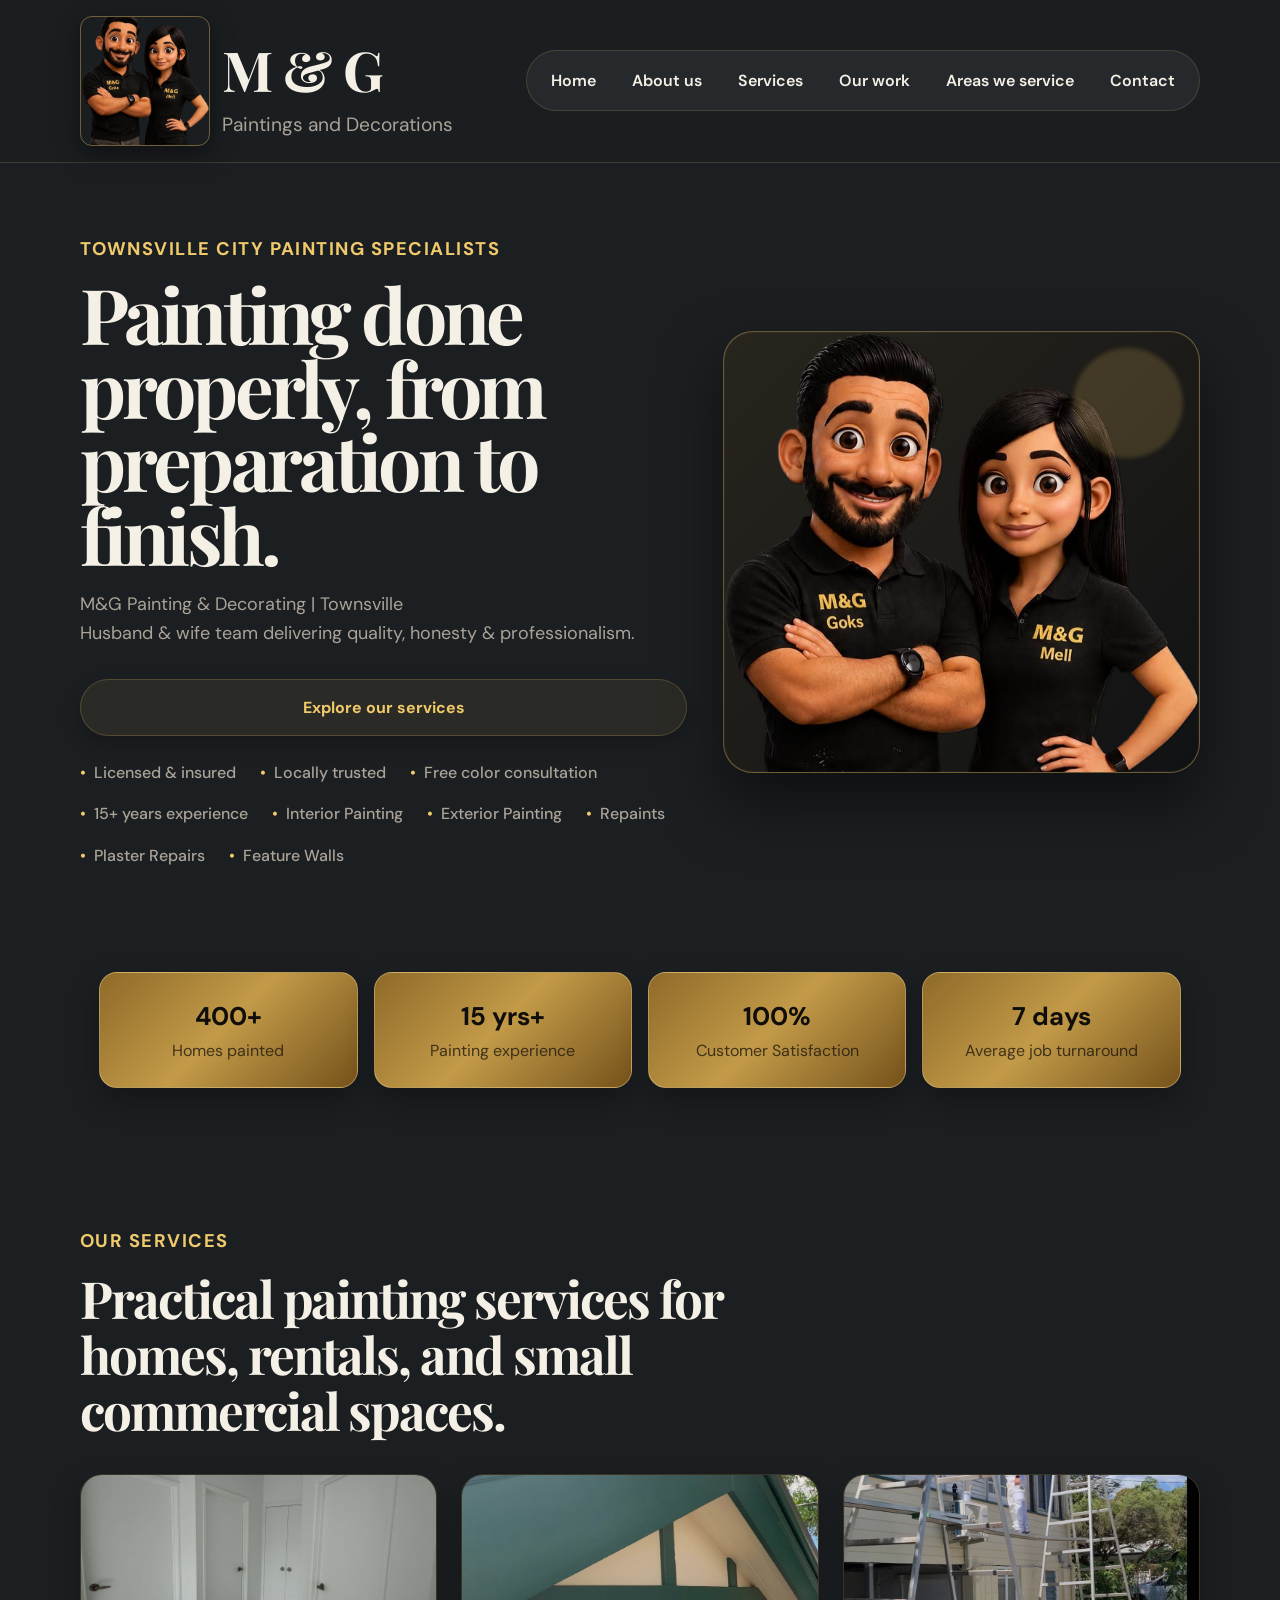
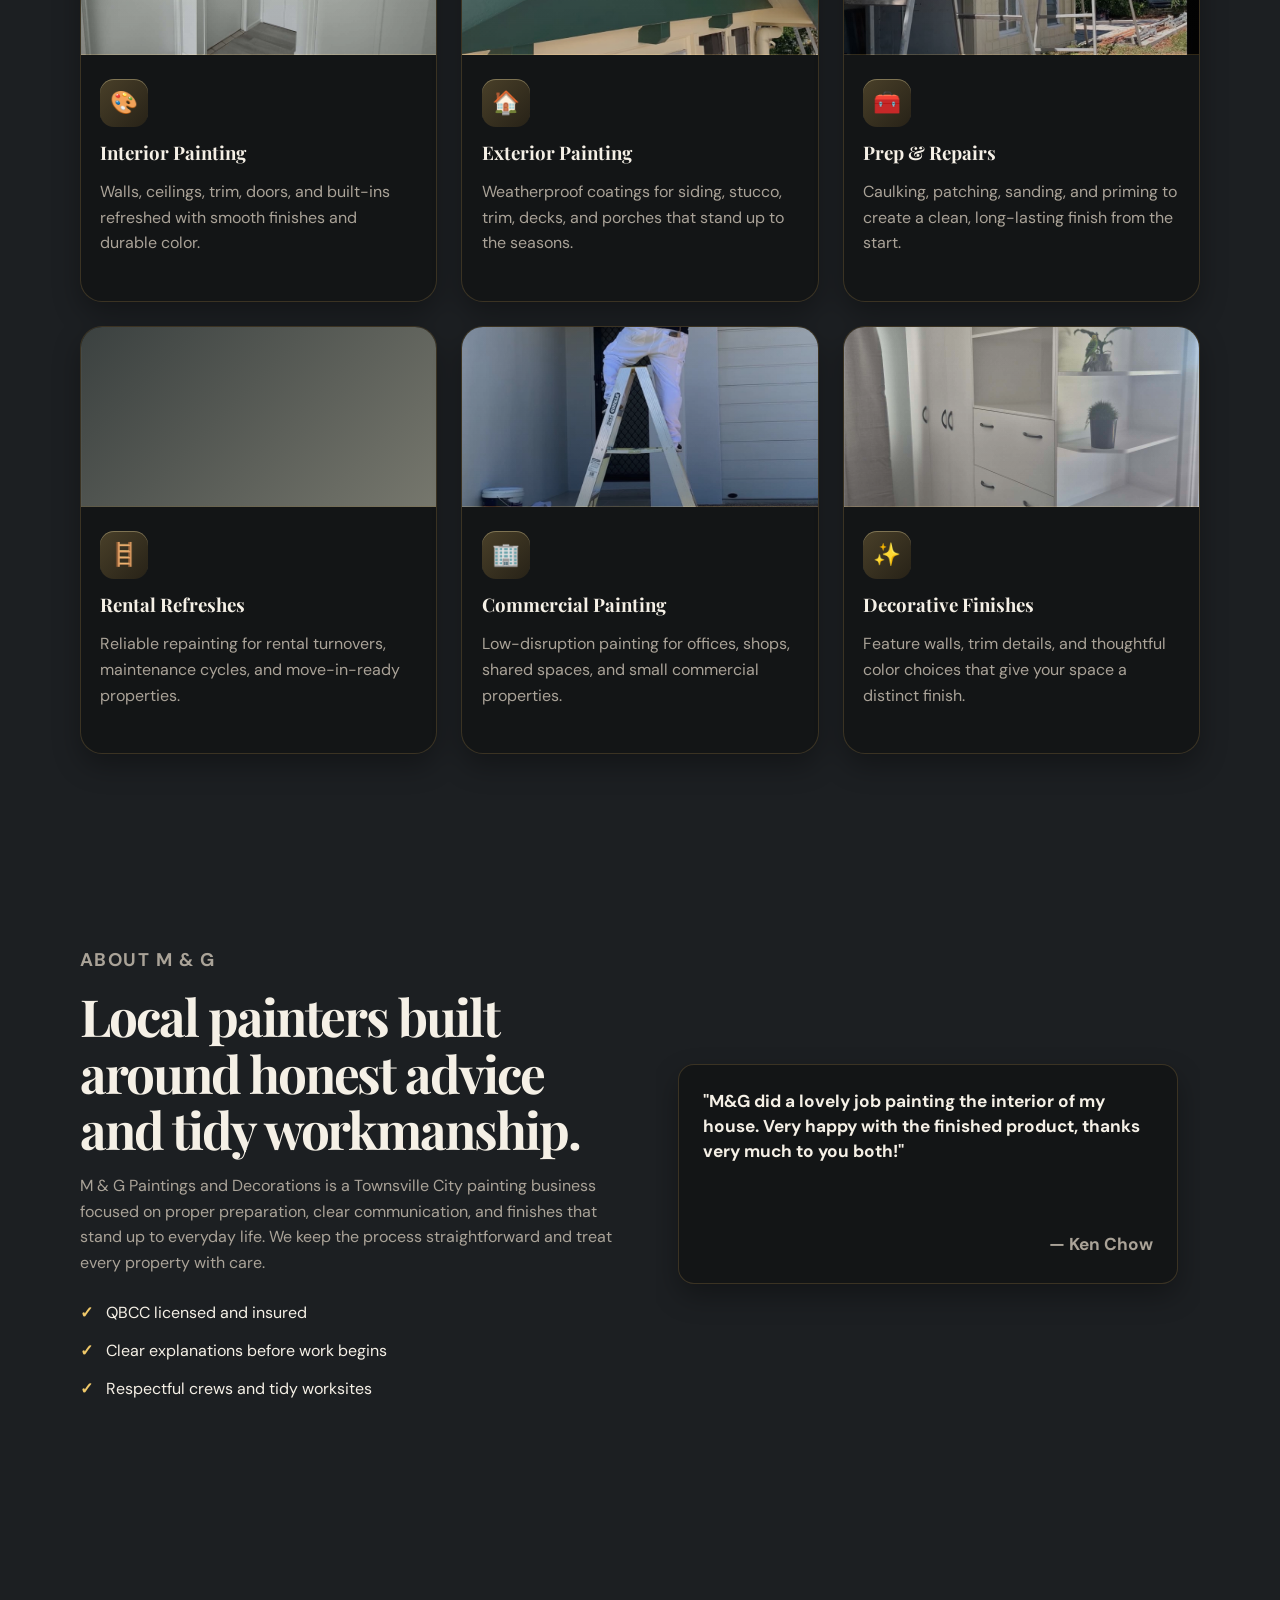
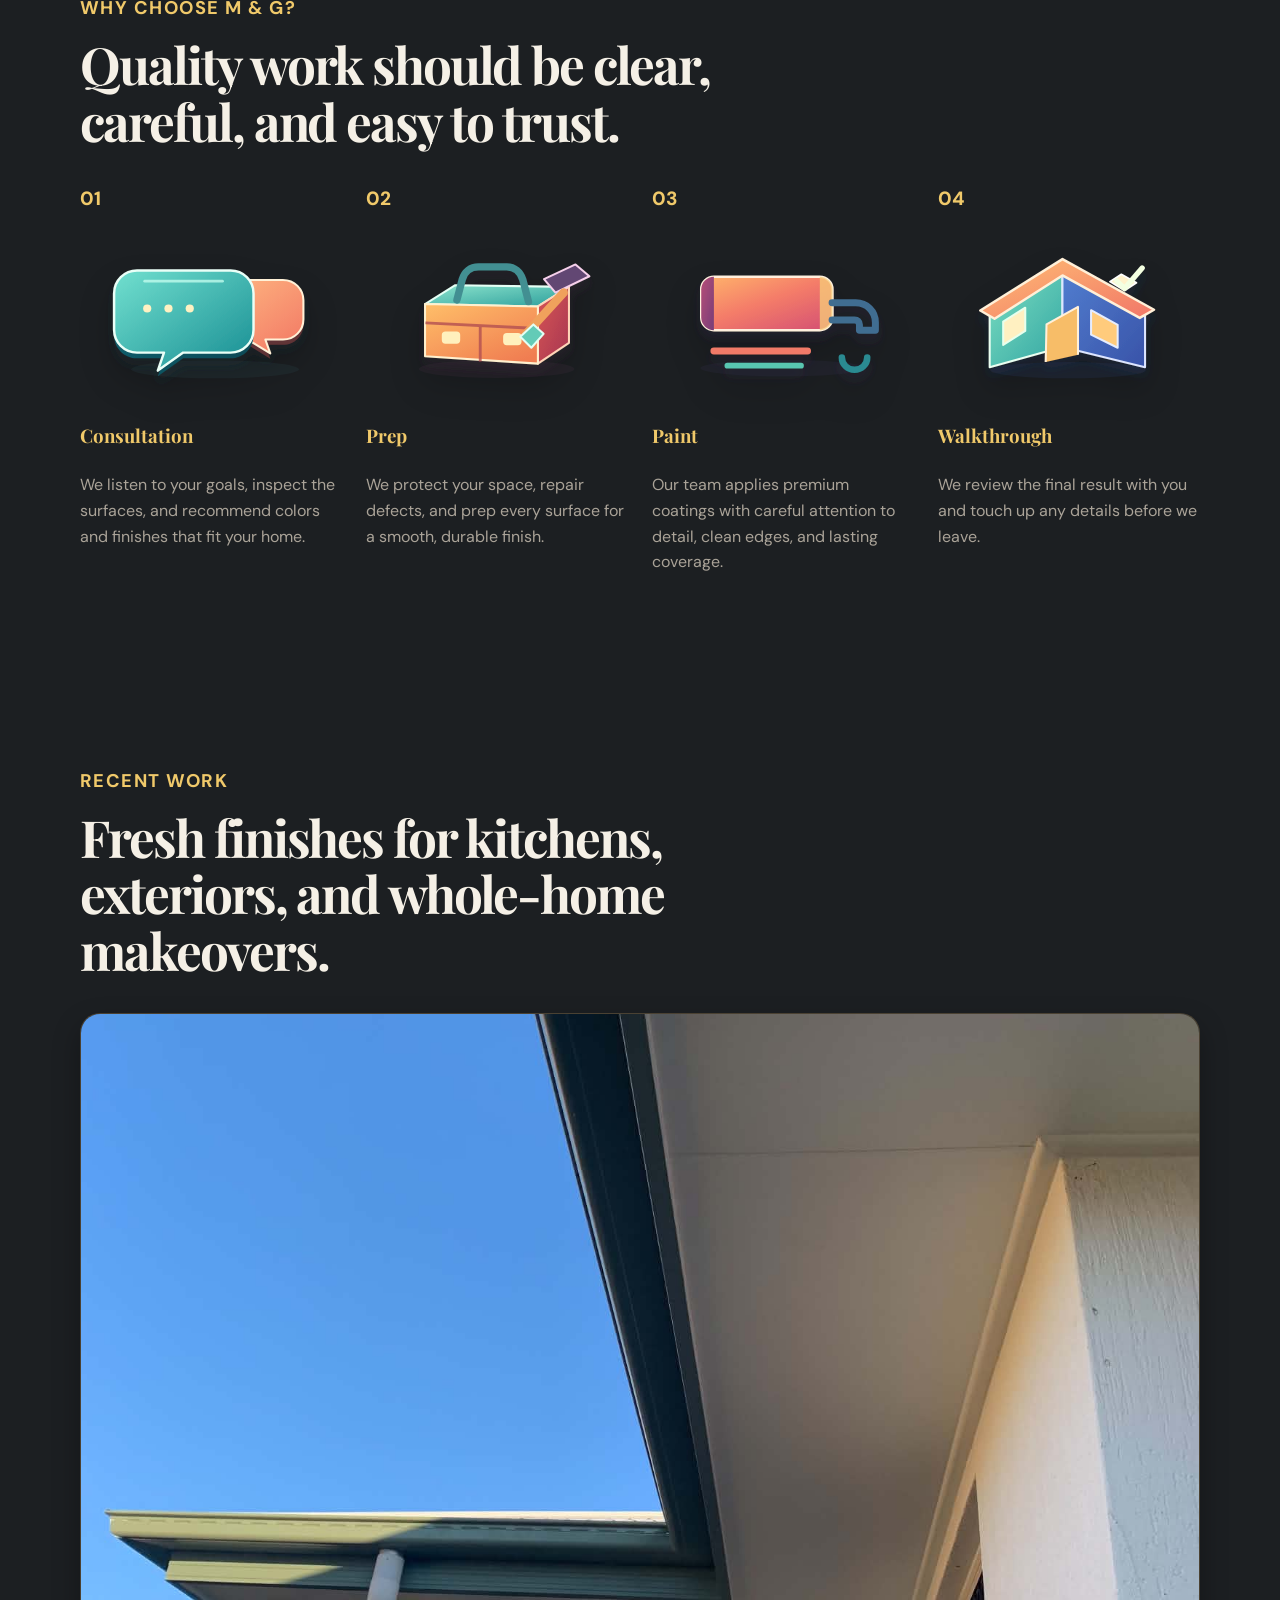
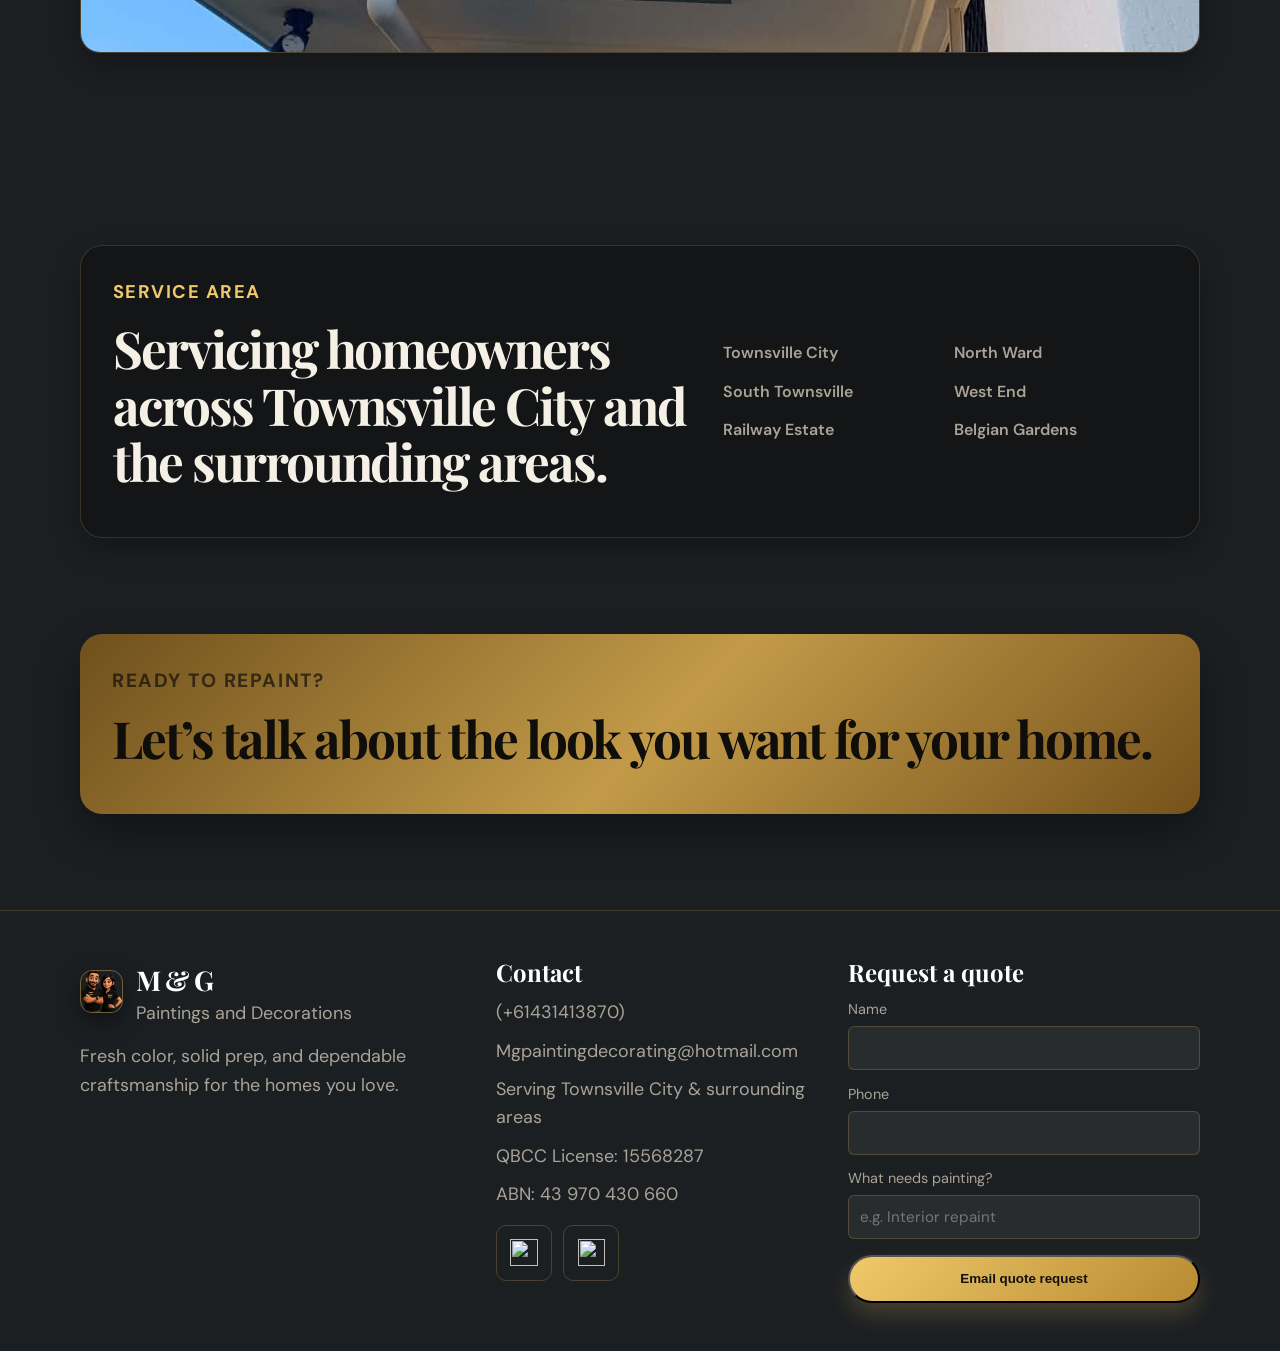
==== index.html @ 9ea10668 "Initial house painting site with service pages, gallery script, styles, and image assets" ====
<!DOCTYPE html>
<html lang="en">
  <head>
    <meta charset="UTF-8" />
    <meta name="viewport" content="width=device-width, initial-scale=1.0" />
    <title>M &amp; G Paintings and Decorations | Interior &amp; Exterior Painters</title>
    <meta
      name="description"
      content="M &amp; G Paintings and Decorations provides expert interior and exterior painting for homes, with dependable prep work, clean finishes, and fair pricing."
    />
    <link rel="preconnect" href="https://fonts.googleapis.com" />
    <link rel="preconnect" href="https://fonts.gstatic.com" crossorigin />
    <link
      href="https://fonts.googleapis.com/css2?family=DM+Sans:wght@400;500;600;700&family=Playfair+Display:wght@600;700&display=swap"
      rel="stylesheet"
    />
    <link rel="stylesheet" href="styles.css" />
    <script src="service-gallery.js" defer></script>
  </head>
  <body>
    <header class="site-header">
      <div class="container nav-wrap">
        <a class="brand" href="index.html" aria-label="M &amp; G Paintings and Decorations home">
          <img
            class="brand-logo"
            src="Logos/team-logo.png"
            alt="M &amp; G Paintings and Decorations logo"
          />
          <div>
            <strong>M &amp; G</strong>
            <small>Paintings and Decorations</small>
          </div>
        </a>
        <nav class="main-nav" aria-label="Main navigation">
          <a href="#top">Home</a>
          <a href="#about">About us</a>
          <a href="#services">Services</a>
          <a href="#work">Our work</a>
          <a href="#areas">Areas we service</a>
          <a href="#contact">Contact</a>
        </nav>
      </div>
    </header>

    <main>
      <section id="top" class="hero">
        <div class="container hero-grid">
          <div class="hero-copy">
            <p class="eyebrow">Townsville City painting specialists</p>
            <h1>Painting done properly, from preparation to finish.</h1>
            <p class="lead">
              M&amp;G Painting &amp; Decorating | Townsville<br />
              Husband &amp; wife team delivering quality, honesty &amp; professionalism.
            </p>
            <div class="hero-actions">
              <a class="btn btn-secondary" href="#services">Explore our services</a>
            </div>
            <ul class="trust-list" aria-label="Key trust points">
              <li>Licensed & insured</li>
              <li>Locally trusted</li>
              <li>Free color consultation</li>
              <li>15+ years experience</li>
              <li>Interior Painting</li>
              <li>Exterior Painting</li>
              <li>Repaints</li>
              <li>Plaster Repairs</li>
              <li>Feature Walls</li>
            </ul>
          </div>
            <div class="hero-visual" aria-label="M &amp; G Paintings and Decorations logo">
              <div class="hero-logo-panel">
                <img
                  class="hero-logo"
                  src="Logos/team-logo.png"
                  alt="M &amp; G Paintings and Decorations logo"
                />
              </div>
          </div>
        </div>
      </section>

      <section class="metrics">
        <div class="container metrics-grid">
          <div>
            <div class="metric-value">400+</div>
            <span>Homes painted</span>
          </div>
          <div>
            <div class="metric-value">15 yrs+</div>
            <span>Painting experience</span>
          </div>
          <div>
            <div class="metric-value">100%</div>
            <span>Customer Satisfaction</span>
          </div>
          <div>
            <div class="metric-value">7 days</div>
            <span>Average job turnaround</span>
          </div>
        </div>
      </section>

      <section id="services" class="section">
        <div class="container">
          <div class="section-heading">
            <p class="eyebrow">Our services</p>
            <h2>Practical painting services for homes, rentals, and small commercial spaces.</h2>
          </div>
          <div class="card-grid">
            <a class="service-card service-link" href="interior-painting.html">
              <div class="service-thumb interior-thumb" aria-hidden="true"></div>
              <div class="service-content">
                <div class="icon">🎨</div>
                <h3>Interior Painting</h3>
                <p>Walls, ceilings, trim, doors, and built-ins refreshed with smooth finishes and durable color.</p>
              </div>
            </a>
            <a class="service-card service-link" href="exterior-painting.html">
              <div class="service-thumb exterior-thumb" aria-hidden="true"></div>
              <div class="service-content">
                <div class="icon">🏠</div>
                <h3>Exterior Painting</h3>
                <p>Weatherproof coatings for siding, stucco, trim, decks, and porches that stand up to the seasons.</p>
              </div>
            </a>
            <a class="service-card service-link" href="prep-repairs.html">
              <div class="service-thumb prep-thumb" aria-hidden="true"></div>
              <div class="service-content">
                <div class="icon">🧰</div>
                <h3>Prep &amp; Repairs</h3>
                <p>Caulking, patching, sanding, and priming to create a clean, long-lasting finish from the start.</p>
              </div>
            </a>
            <a class="service-card service-link" href="rental-refreshes.html">
              <div class="service-thumb rental-thumb" aria-hidden="true"></div>
              <div class="service-content">
                <div class="icon">🪜</div>
                <h3>Rental Refreshes</h3>
                <p>Reliable repainting for rental turnovers, maintenance cycles, and move-in-ready properties.</p>
              </div>
            </a>
            <a class="service-card service-link" href="commercial-painting.html">
              <div class="service-thumb commercial-thumb" aria-hidden="true"></div>
              <div class="service-content">
                <div class="icon">🏢</div>
                <h3>Commercial Painting</h3>
                <p>Low-disruption painting for offices, shops, shared spaces, and small commercial properties.</p>
              </div>
            </a>
            <a class="service-card service-link" href="decorative-finishes.html">
              <div class="service-thumb decorative-thumb" aria-hidden="true"></div>
              <div class="service-content">
                <div class="icon">✨</div>
                <h3>Decorative Finishes</h3>
                <p>Feature walls, trim details, and thoughtful color choices that give your space a distinct finish.</p>
              </div>
            </a>
          </div>
        </div>
      </section>

      <section id="about" class="section alt-section">
        <div class="container split-grid">
          <div class="content-box">
            <p class="eyebrow">About M &amp; G</p>
            <h2>Local painters built around honest advice and tidy workmanship.</h2>
            <p>
              M &amp; G Paintings and Decorations is a Townsville City painting business focused on proper preparation, clear communication, and finishes that stand up to everyday life. We keep the process straightforward and treat every property with care.
            </p>
            <ul class="check-list">
              <li>QBCC licensed and insured</li>
              <li>Clear explanations before work begins</li>
              <li>Respectful crews and tidy worksites</li>
            </ul>
          </div>
          <div class="image-panel">
            <div class="testimonial-slider" aria-live="polite">
              <div class="review active">
                <strong>"M&amp;G did a lovely job painting the interior of my house. Very happy with the finished product, thanks very much to you both!"</strong>
                <span>— Ken Chow</span>
              </div>
              <div class="review">
                <strong>"We recently had M&amp;G Painting and Decorating repaint the inside of our house, and we couldn't be happier with the results. The difference is amazing — the house looks fresh, clean and completely transformed. The team did a fantastic job from start to finish. They were professional, reliable, friendly and took great care with the preparation and painting. The attention to detail was excellent, and the finished work was of a really high standard. It's clear they take pride in their work, and they went above and beyond to make sure everything looked great. We're extremely happy with the finished result and would have no hesitation recommending M&amp;G Painting and Decorating to anyone looking for quality painters. Thanks again for doing such a fantastic job on our home!"</strong>
                <span>— Dean Lawson</span>
              </div>
              <div class="review">
                <strong>"I couldn't be happier with the work M&amp;G Painting &amp; Decorating did on my living room. From start to finish, they were professional, reliable, and paid great attention to detail. The quality of the painting is outstanding, with a flawless finish that has completely transformed the space. They took the time to prepare everything properly, kept the area clean and tidy throughout the job, and completed the work on schedule. Their workmanship and pride in what they do really show in the final result. I would highly recommend M&amp;G Painting &amp; Decorating to anyone looking for high-quality painting services. Thank you for doing such an amazing job! PS I love the dancing videos on your Facebook."</strong>
                <span>— Johnnie Ferguson</span>
              </div>
              <div class="review">
                <strong>"I couldn't be happier with the full interior painting work done by M&amp;G Painting! From the very first visit and quote to the final walkthrough, they were an absolute pleasure to deal with. High attention to detail, fun, professional, punctual, and highly respectful of my home. The quality of the finish is amazing, and they made the whole process completely stress-free. Highly recommend them to anyone needing painting done — and don't forget to follow their page for all the adventures! Thank you both for going the extra mile to make the transformation complete — it looks amazing! ❤️"</strong>
                <span>— Kerryn Reid</span>
              </div>
              <div class="review">
                <strong>"We were extremely satisfied with the quality of work provided. The service was professional, efficient, and completed to a high standard. Communication throughout the process was excellent, and all work was delivered on time. We highly recommend their services and would gladly use them again in the future."</strong>
                <span>— Ramon White</span>
              </div>
              <div class="review">
                <strong>"Both Mel &amp; Goks were so much fun and very professional. Loved having them paint my house. The place looks like new, would thoroughly recommend them for any painting needs! ♥️"</strong>
                <span>— Linda Jane</span>
              </div>
              <div class="review">
                <strong>"You guys did an amazing job on our house. The team was honest, friendly, and incredibly hardworking. Their work was effortlessly clean, and you can truly feel the care and love they put into what they do. Highly recommended."</strong>
                <span>— Rishi Mahendrarajah</span>
              </div>
              <div class="review">
                <strong>"Goks and Mell did a fabulous job painting the exterior of our property. They painted the eaves, gutters and fascia with great attention to detail. Both were very respectful, professional and a pleasure to have on site. We will definitely be using them again to paint the interior of our property."</strong>
                <span>— Bruce Smith</span>
              </div>
              <button class="review-arrow review-arrow-prev" type="button" aria-label="Previous testimonial">&lt;</button>
              <button class="review-arrow review-arrow-next" type="button" aria-label="Next testimonial">&gt;</button>
            </div>
          </div>
        </div>
      </section>

      <section id="process" class="section">
        <div class="container">
          <div class="section-heading">
            <p class="eyebrow">Why choose M &amp; G?</p>
            <h2>Quality work should be clear, careful, and easy to trust.</h2>
          </div>
          <div class="steps-grid">
            <div class="step step-consultation">
              <span>01</span>
              <img class="step-visual" src="Images/Process/consultation.svg?v=2" alt="Speech bubbles representing a painting consultation" />
              <h3>Consultation</h3>
              <p>We listen to your goals, inspect the surfaces, and recommend colors and finishes that fit your home.</p>
            </div>
            <div class="step step-prep">
              <span>02</span>
              <img class="step-visual" src="Images/Process/prep.svg?v=2" alt="Toolbox and brush representing surface preparation" />
              <h3>Prep</h3>
              <p>We protect your space, repair defects, and prep every surface for a smooth, durable finish.</p>
            </div>
            <div class="step step-paint">
              <span>03</span>
              <img class="step-visual" src="Images/Process/paint.svg?v=2" alt="Paint roller and color strokes representing painting" />
              <h3>Paint</h3>
              <p>Our team applies premium coatings with careful attention to detail, clean edges, and lasting coverage.</p>
            </div>
            <div class="step step-walkthrough">
              <span>04</span>
              <img class="step-visual" src="Images/Process/walkthrough.svg?v=2" alt="Checked house representing the final walkthrough" />
              <h3>Walkthrough</h3>
              <p>We review the final result with you and touch up any details before we leave.</p>
            </div>
          </div>
        </div>
      </section>

      <section id="work" class="section alt-section">
        <div class="container">
          <div class="section-heading">
            <p class="eyebrow">Recent work</p>
            <h2>Fresh finishes for kitchens, exteriors, and whole-home makeovers.</h2>
          </div>
          <div class="gallery-grid home-work-gallery">
            <div class="gallery-card home-work-viewer" role="region" aria-label="Recent painting project photos" tabindex="0">
              <img class="home-work-image" src="" alt="" />
            </div>
          </div>
        </div>
      </section>

      <section id="areas" class="section">
        <div class="container cta-band">
          <div>
            <p class="eyebrow">Service area</p>
            <h2>Servicing homeowners across Townsville City and the surrounding areas.</h2>
          </div>
          <ul class="area-list">
            <li>Townsville City</li>
            <li>North Ward</li>
            <li>South Townsville</li>
            <li>West End</li>
            <li>Railway Estate</li>
            <li>Belgian Gardens</li>
          </ul>
        </div>
      </section>

      <section class="section quote-section">
        <div class="container quote-box">
          <div>
            <p class="eyebrow">Ready to repaint?</p>
            <h2>Let’s talk about the look you want for your home.</h2>
          </div>
        </div>
      </section>
    </main>

    <footer id="contact" class="site-footer">
      <div class="container footer-grid">
        <div>
          <a class="brand brand-footer" href="index.html" aria-label="M &amp; G Paintings and Decorations home">
            <img
              class="brand-logo"
              src="Logos/team-logo.png"
              alt="M &amp; G Paintings and Decorations logo"
            />
            <div>
              <strong>M &amp; G</strong>
              <small>Paintings and Decorations</small>
            </div>
          </a>
          <p>Fresh color, solid prep, and dependable craftsmanship for the homes you love.</p>
        </div>
        <div>
          <h3>Contact</h3>
          <ul>
            <li>(+61431413870)</li>
            <li>Mgpaintingdecorating@hotmail.com</li>
            <li>Serving Townsville City &amp; surrounding areas</li>
            <li>QBCC License: 15568287</li>
            <li>ABN: 43 970 430 660</li>
          </ul>
          <div class="social-links">
            <a class="social-button" href="https://www.facebook.com/profile.php?id=61583564233061" target="_blank" rel="noopener noreferrer" aria-label="Visit us on Facebook" title="Facebook">
              <img src="https://cdn.simpleicons.org/facebook/1877F2" alt="" />
            </a>
            <a class="social-button" href="https://www.youtube.com/@mgpaintingdecorating" target="_blank" rel="noopener noreferrer" aria-label="Visit us on YouTube" title="YouTube">
              <img src="https://cdn.simpleicons.org/youtube/FF0000" alt="" />
            </a>
          </div>
        </div>
        <div class="footer-quote-column">
          <h3>Request a quote</h3>
          <form class="footer-quote-form" id="footerQuoteForm" action="https://formsubmit.co/mgpaintingdecorating@hotmail.com" method="POST">
            <input type="hidden" name="_subject" value="New quote request from M&amp;G website" />
            <label>
              <span>Name</span>
              <input type="text" name="name" autocomplete="name" required />
            </label>
            <label>
              <span>Phone</span>
              <input type="tel" name="phone" autocomplete="tel" required />
            </label>
            <label>
              <span>What needs painting?</span>
              <input type="text" name="service" placeholder="e.g. Interior repaint" required />
            </label>
            <button class="btn btn-primary" type="submit">Email quote request</button>
          </form>
        </div>
      </div>
    </footer>

    <script>
      const animatedItems = document.querySelectorAll(".service-card, .step, .gallery-card, .cta-band, .quote-box");

      animatedItems.forEach((item, index) => {
        item.classList.add("scroll-reveal");
        item.style.setProperty("--reveal-delay", `${(index % 4) * 90}ms`);
      });

      const revealObserver = new IntersectionObserver(
        (entries, observer) => {
          entries.forEach((entry) => {
            if (entry.isIntersecting) {
              entry.target.classList.add("is-visible");
              observer.unobserve(entry.target);
            }
          });
        },
        { threshold: 0.14 }
      );

      animatedItems.forEach((item) => revealObserver.observe(item));

      const reviews = document.querySelectorAll('.review');
      const previousReviewButton = document.querySelector('.review-arrow-prev');
      const nextReviewButton = document.querySelector('.review-arrow-next');
      let reviewIndex = 0;

      const showReview = (nextIndex) => {
        reviews[reviewIndex].classList.remove('active');
        reviewIndex = nextIndex;
        reviews[reviewIndex].classList.add('active');
      };

      previousReviewButton.addEventListener('click', () => {
        const nextReview = (reviewIndex - 1 + reviews.length) % reviews.length;
        showReview(nextReview);
      });

      nextReviewButton.addEventListener('click', () => {
        const nextReview = (reviewIndex + 1) % reviews.length;
        showReview(nextReview);
      });

      setInterval(() => {
        const nextReview = (reviewIndex + 1) % reviews.length;
        showReview(nextReview);
      }, 5000);
    </script>
  </body>
</html>
---- styles.css ----
:root {
  --bg: #f7f1ea;
  --panel: #ffffff;
  --panel-soft: #f8f4f0;
  --panel-strong: #eaf6f4;
  --ink: #1f2e34;
  --muted: #586b70;
  --primary: #d96d4a;
  --primary-deep: #bf5638;
  --accent: #2b8c83;
  --accent-deep: #1f726d;
  --line: #eaded2;
  --shadow: 0 24px 60px rgba(57, 43, 33, 0.12);
  --shadow-soft: 0 12px 28px rgba(57, 43, 33, 0.08);
}

* {
  box-sizing: border-box;
}

html {
  scroll-behavior: smooth;
}

body {
  margin: 0;
  font-family: "DM Sans", sans-serif;
  background: var(--bg);
  color: var(--ink);
  line-height: 1.6;
}

a {
  color: inherit;
  text-decoration: none;
}

img {
  max-width: 100%;
  display: block;
}

.container {
  width: calc(100% - 10rem);
  margin: 0 auto;
}

.site-header {
  position: sticky;
  top: 0;
  z-index: 10;
  background: rgba(247, 241, 234, 0.9);
  backdrop-filter: blur(12px);
  border-bottom: 1px solid rgba(31, 46, 52, 0.06);
}

.nav-wrap {
  display: flex;
  align-items: center;
  justify-content: space-between;
  gap: 1rem;
  padding: 1rem 0;
}

.brand {
  display: flex;
  align-items: center;
  gap: 0.8rem;
  min-width: 0;
}

.brand-logo {
  display: block;
  width: 2.7rem;
  height: 2.7rem;
  border-radius: 12px;
  object-fit: cover;
  border: 1px solid rgba(31, 46, 52, 0.08);
  box-shadow: 0 8px 20px rgba(31, 46, 52, 0.08);
}

.site-header .brand-logo {
  width: 8.1rem;
  height: 8.1rem;
}

.brand strong,
.brand small {
  display: block;
}

.brand strong {
  font-size: 1.15rem;
  letter-spacing: -0.03em;
}

.site-header .brand strong {
  font-size: 3.45rem;
}

.site-header .brand small {
  font-size: 1.2rem;
}

.brand small {
  color: var(--muted);
  line-height: 1.2;
}

h1,
h2,
h3 {
  font-family: "DM Sans", sans-serif;
  font-weight: 700;
}

.main-nav {
  display: flex;
  align-items: center;
  gap: 0.45rem;
  color: var(--ink);
  font-weight: 600;
  background: rgba(31, 46, 52, 0.05);
  padding: 0.45rem 0.6rem;
  border-radius: 999px;
  border: 1px solid rgba(31, 46, 52, 0.04);
}

.main-nav a {
  padding: 0.6rem 0.9rem;
  border-radius: 999px;
  transition: background 0.2s ease, color 0.2s ease, transform 0.2s ease;
}

.main-nav a:hover {
  color: var(--ink);
  background: rgba(255, 255, 255, 0.6);
  transform: translateY(-1px);
}

.btn {
  display: inline-flex;
  align-items: center;
  justify-content: center;
  border-radius: 999px;
  padding: 0.9rem 1.4rem;
  font-weight: 700;
  transition: background 0.2s ease, color 0.2s ease, transform 0.2s ease, box-shadow 0.2s ease;
}

.btn:hover {
  transform: translateY(-1px);
}

.btn-primary {
  background: var(--primary);
  color: white;
  box-shadow: 0 12px 22px rgba(231, 111, 81, 0.2);
}

.btn-primary:hover {
  background: var(--primary-deep);
}

.btn-secondary {
  background: white;
  color: var(--ink);
  border: 1px solid var(--line);
  box-shadow: 0 8px 18px rgba(31, 46, 52, 0.04);
}

.btn-secondary:hover {
  background: var(--panel-soft);
}

.hero {
  padding: 4.5rem 0 3.75rem;
  background:
    radial-gradient(circle at top left, rgba(224, 118, 82, 0.08), transparent 22%),
    linear-gradient(180deg, rgba(255, 255, 255, 0.18), rgba(255, 255, 255, 0));
}

.page-hero {
  padding: 6rem 0 3rem;
  border-bottom: 1px solid var(--line);
}

.page-hero h1 {
  max-width: 14ch;
}

.contact-grid {
  grid-template-columns: repeat(3, minmax(0, 1fr));
}

.hero-grid {
  display: grid;
  grid-template-columns: 1.12fr 0.88fr;
  align-items: center;
  gap: 2.2rem;
}

.eyebrow {
  margin: 0 0 0.8rem;
  color: var(--primary-deep);
  font-weight: 700;
  letter-spacing: 0.08em;
  text-transform: uppercase;
  font-size: 1.15rem;
}

.step span,
.quote-box .eyebrow {
  color: var(--primary-deep);
  font-size: 1.2em;
}

h1,
h2,
h3 {
  margin-top: 0;
  line-height: 1.1;
}

h1 {
  font-size: clamp(2.8rem, 6vw, 5.2rem);
  margin-bottom: 1rem;
  letter-spacing: -0.05em;
  line-height: 0.96;
}

h2 {
  font-size: clamp(2rem, 4vw, 3.3rem);
  margin-bottom: 1rem;
  letter-spacing: -0.04em;
}

.lead {
  color: var(--muted);
  font-size: 1.125rem;
  max-width: 48ch;
}

.hero-actions {
  display: flex;
  flex-wrap: wrap;
  gap: 0.9rem;
  margin: 2rem 0 1.5rem;
}

.trust-list {
  list-style: none;
  display: flex;
  flex-wrap: wrap;
  gap: 1rem 1.5rem;
  padding: 0;
  margin: 0;
  color: var(--muted);
  font-weight: 500;
}

.trust-list li::before {
  content: "•";
  color: var(--primary);
  margin-right: 0.5rem;
}

.hero-visual {
  display: flex;
  justify-content: center;
}

.hero-logo-panel {
  position: relative;
  width: min(100%, 500px);
  aspect-ratio: 1.08;
  background: linear-gradient(135deg, #edf7f5 0%, #dfeceb 100%);
  border-radius: 30px;
  box-shadow: 0 30px 60px rgba(25, 45, 51, 0.12);
  border: 1px solid rgba(31, 46, 52, 0.06);
  display: grid;
  place-items: center;
  padding: 0;
  overflow: hidden;
}

.hero-logo-panel::before {
  content: "";
  position: absolute;
  inset: 1rem 1rem auto auto;
  width: 110px;
  height: 110px;
  border-radius: 50%;
  background: rgba(217, 109, 74, 0.12);
  filter: blur(2px);
}

.hero-logo {
  width: 100%;
  height: 100%;
  object-fit: cover;
  border-radius: 0;
  box-shadow: none;
}

.metrics {
  padding: 1.5rem 0;
  border-top: 0;
  border-bottom: 0;
}

.metrics-grid {
  display: grid;
  grid-template-columns: repeat(4, minmax(0, 1fr));
  gap: 1rem;
  padding: 1.2rem;
  text-align: center;
}

.metrics-grid > div {
  display: flex;
  flex-direction: column;
  align-items: center;
  justify-content: center;
  min-height: 110px;
  padding: 1.5rem 1rem;
  background: linear-gradient(135deg, var(--accent) 0%, var(--accent-deep) 100%);
  border: 1px solid rgba(255, 255, 255, 0.2);
  border-radius: 18px;
  box-shadow: var(--shadow-soft);
  color: white;
}

.metric-value {
  display: block;
  font-size: clamp(1.4rem, 2vw, 2rem);
  font-weight: 700;
}

.metrics span {
  color: rgba(255, 255, 255, 0.82);
}

.section {
  padding: 6rem 0;
}

.section-heading {
  max-width: 700px;
  margin-bottom: 2.2rem;
}

.section-heading h2 {
  max-width: 20ch;
}

.alt-section {
  background: #fff1e5;
}

.section-heading {
  max-width: 700px;
  margin-bottom: 2.2rem;
}

.card-grid,
.steps-grid {
  display: grid;
  grid-template-columns: repeat(3, minmax(0, 1fr));
  gap: 1.5rem;
}

.service-card,
.step {
  background: rgba(255, 255, 255, 0.78);
  border: 1px solid rgba(31, 46, 52, 0.08);
  border-radius: 22px;
  padding: 0;
  box-shadow: var(--shadow-soft);
  overflow: hidden;
}

.service-card {
  position: relative;
  display: block;
  border: 1px solid rgba(31, 46, 52, 0.08);
}

.service-content {
  padding: 1.5rem 1.2rem 1.8rem;
}

.service-thumb {
  height: 180px;
  background-size: cover;
  background-position: center;
  border-bottom: 1px solid rgba(31, 46, 52, 0.06);
}

.service-card.is-image-hidden .service-thumb {
  display: none;
}

.service-image-toggle {
  display: inline-flex;
  align-items: center;
  justify-content: center;
  margin: 0 1rem 1rem;
  padding: 0.6rem 0.9rem;
  border: 1px solid rgba(31, 46, 52, 0.12);
  border-radius: 999px;
  background: rgba(45, 155, 146, 0.08);
  color: var(--primary-deep);
  font: inherit;
  font-weight: 700;
  cursor: pointer;
  transition: background 0.2s ease, transform 0.2s ease;
}

.service-image-toggle:hover,
.service-image-toggle:focus-visible {
  background: rgba(45, 155, 146, 0.14);
  transform: translateY(-1px);
}

.interior-thumb {
  background-image: linear-gradient(135deg, #27343a, #47635d);
}

.exterior-thumb {
  background-image: linear-gradient(135deg, #384947, #82927a);
}

.prep-thumb {
  background-image: linear-gradient(135deg, #424344, #837962);
}

.rental-thumb {
  background-image: linear-gradient(135deg, #3b4140, #76776d);
}

.commercial-thumb {
  background-image: linear-gradient(135deg, #34424a, #647d7c);
}

.decorative-thumb {
  background-image: linear-gradient(135deg, #463d37, #917452);
}

.scroll-reveal {
  opacity: 0;
  transform: translateY(24px);
  transition: opacity 0.7s ease var(--reveal-delay), transform 0.7s ease var(--reveal-delay);
}

.scroll-reveal.is-visible {
  opacity: 1;
  transform: translateY(0);
}

.service-card,
.step,
.gallery-card {
  transition: transform 0.3s ease, box-shadow 0.3s ease, filter 0.35s ease;
}

.service-card:hover,
.step:hover {
  transform: translateY(-8px);
  box-shadow: 0 18px 34px rgba(82, 56, 40, 0.14);
}

.service-link {
  display: block;
  color: inherit;
  min-height: 260px;
  height: 100%;
}

.service-card.is-image-hidden .service-link {
  min-height: auto;
}

.service-link h3 {
  color: var(--ink);
  margin-bottom: 0.55rem;
}

.service-link p {
  color: var(--muted);
}

.icon {
  display: grid;
  place-items: center;
  width: 3rem;
  height: 3rem;
  border-radius: 14px;
  background: linear-gradient(135deg, rgba(224, 118, 82, 0.18), rgba(45, 155, 146, 0.16));
  font-size: 1.4rem;
  margin-bottom: 1rem;
  box-shadow: inset 0 1px 0 rgba(255, 255, 255, 0.45);
}

.service-detail-image {
  min-height: 440px;
  background-size: cover;
  background-position: center;
  border-radius: 24px;
  box-shadow: var(--shadow);
}

.detail-interior {
  background-image: linear-gradient(rgba(35, 52, 58, 0.08), rgba(35, 52, 58, 0.08)), url("https://images.unsplash.com/photo-1560185008-b033106af5c3?auto=format&fit=crop&w=1200&q=85");
}

.detail-exterior {
  background-image: linear-gradient(rgba(35, 52, 58, 0.08), rgba(35, 52, 58, 0.08)), url("https://images.unsplash.com/photo-1600585154340-be6161a56a0c?auto=format&fit=crop&w=1200&q=85");
}

.detail-prep {
  background-image: linear-gradient(rgba(35, 52, 58, 0.08), rgba(35, 52, 58, 0.08)), url("https://images.unsplash.com/photo-1581783898377-1c85bf937427?auto=format&fit=crop&w=1200&q=85");
}

.detail-rental {
  background-image: linear-gradient(rgba(35, 52, 58, 0.08), rgba(35, 52, 58, 0.08)), url("https://images.unsplash.com/photo-1567016432779-094069958ea5?auto=format&fit=crop&w=1200&q=85");
}

.detail-commercial {
  background-image: linear-gradient(rgba(35, 52, 58, 0.08), rgba(35, 52, 58, 0.08)), url("https://images.unsplash.com/photo-1497366811353-6870744d04b2?auto=format&fit=crop&w=1200&q=85");
}

.detail-decorative {
  background-image: linear-gradient(rgba(35, 52, 58, 0.08), rgba(35, 52, 58, 0.08)), url("https://images.unsplash.com/photo-1618221195710-dd6b41faaea6?auto=format&fit=crop&w=1200&q=85");
}

.gallery-grid {
  display: grid;
  grid-template-columns: repeat(3, minmax(0, 1fr));
  gap: 1.5rem;
}

.service-gallery {
  margin-top: 1rem;
}

.gallery-card {
  position: relative;
  min-height: 320px;
  border-radius: 20px;
  overflow: hidden;
  border: 1px solid var(--line);
  box-shadow: var(--shadow-soft);
  background-size: cover;
  background-position: center;
  transition: transform 0.35s ease, filter 0.35s ease;
}

.service-interior-card-1 {
  background: linear-gradient(135deg, rgba(61, 79, 86, 0.20), rgba(80, 124, 96, 0.14)), url('https://images.unsplash.com/photo-1505693416388-ac5ce068fe85?auto=format&fit=crop&w=900&q=80');
}

.service-interior-card-2 {
  background: linear-gradient(135deg, rgba(120, 86, 57, 0.14), rgba(147, 123, 92, 0.16)), url('https://images.unsplash.com/photo-1484154218962-a197022b5858?auto=format&fit=crop&w=900&q=80');
}

.service-interior-card-3 {
  background: linear-gradient(135deg, rgba(63, 63, 57, 0.16), rgba(148, 122, 87, 0.18)), url('https://images.unsplash.com/photo-1494526585095-c41746248156?auto=format&fit=crop&w=900&q=80');
}

.service-exterior-card-1 {
  background: linear-gradient(135deg, rgba(36, 58, 53, 0.18), rgba(158, 126, 84, 0.12)), url('https://images.unsplash.com/photo-1600585154340-be6161a56a0c?auto=format&fit=crop&w=900&q=85');
}

.service-exterior-card-2 {
  background: linear-gradient(135deg, rgba(79, 71, 59, 0.16), rgba(130, 101, 65, 0.14)), url('https://images.unsplash.com/photo-1560185008-b033106af5c3?auto=format&fit=crop&w=900&q=85');
}

.service-exterior-card-3 {
  background: linear-gradient(135deg, rgba(69, 69, 58, 0.18), rgba(117, 99, 81, 0.14)), url('https://images.unsplash.com/photo-1512917774080-9991f1c4c750?auto=format&fit=crop&w=900&q=80');
}

.service-rental-card-1 {
  background: linear-gradient(135deg, rgba(106, 86, 68, 0.18), rgba(156, 128, 100, 0.15)), url('https://images.unsplash.com/photo-1505693416388-ac5ce068fe85?auto=format&fit=crop&w=900&q=80');
}

.service-rental-card-2 {
  background: linear-gradient(135deg, rgba(78, 92, 93, 0.16), rgba(152, 128, 98, 0.16)), url('https://images.unsplash.com/photo-1494526585095-c41746248156?auto=format&fit=crop&w=900&q=80');
}

.service-rental-card-3 {
  background: linear-gradient(135deg, rgba(61, 62, 62, 0.18), rgba(138, 118, 101, 0.16)), url('https://images.unsplash.com/photo-1484154218962-a197022b5858?auto=format&fit=crop&w=900&q=80');
}

.gallery-card:hover {
  filter: saturate(1.1);
  transform: translateY(-4px);
}

.home-work-gallery {
  grid-template-columns: minmax(0, 1fr);
}

.home-work-viewer {
  position: relative;
  height: clamp(320px, 52vw, 640px);
  min-height: 320px;
  isolation: isolate;
  background: #222326;
  touch-action: pan-y;
}

.home-work-image {
  position: absolute;
  inset: 0;
  width: 100%;
  height: 100%;
  object-fit: cover;
  object-position: center;
}


.gallery-overlay {
  position: absolute;
  inset: auto 0 0 0;
  padding: 1rem 1.2rem;
  background: rgba(17, 17, 17, 0.72);
  color: white;
  font-weight: 700;
}

.cta-band {
  display: grid;
  grid-template-columns: 1.3fr 1fr;
  align-items: center;
  gap: 2rem;
  background: linear-gradient(135deg, rgba(255, 255, 255, 0.9), rgba(245, 246, 239, 0.88));
  border: 1px solid rgba(31, 46, 52, 0.08);
  border-radius: 22px;
  padding: 2rem;
  box-shadow: var(--shadow-soft);
}

.area-list {
  list-style: none;
  padding: 0;
  margin: 0;
  display: grid;
  grid-template-columns: repeat(2, minmax(0, 1fr));
  gap: 0.8rem 1.2rem;
  color: var(--muted);
  font-weight: 600;
}

.quote-section {
  padding-top: 0;
}

.quote-box {
  display: flex;
  align-items: center;
  justify-content: space-between;
  gap: 1.5rem;
  background: linear-gradient(135deg, #2e9d96, #3f7e87);
  color: white;
  border-radius: 22px;
  padding: 2rem;
  box-shadow: 0 18px 40px rgba(45, 155, 146, 0.25);
}

.quote-box .eyebrow {
  color: rgba(255, 255, 255, 0.78);
}

.service-card p,
.step p,
.content-box p,
.site-footer p,
.site-footer li {
  color: var(--muted);
}

.split-grid {
  display: grid;
  grid-template-columns: 1fr 1fr;
  gap: 2rem;
  align-items: center;
}

.check-list {
  list-style: none;
  padding: 0;
  margin: 1.5rem 0 0;
  display: grid;
  gap: 0.8rem;
}

.check-list li::before {
  content: "✓";
  color: var(--primary-deep);
  margin-right: 0.8rem;
  font-weight: 700;
}

.image-panel {
  min-height: 420px;
  display: grid;
  place-items: center;
  border-radius: 24px;
  position: relative;
  overflow: hidden;
}

.image-panel::before {
  display: none;
}

.testimonial-slider {
  position: relative;
  z-index: 1;
  width: min(92%, 560px);
  height: 220px;
}

.review-arrow {
  position: absolute;
  top: 0;
  z-index: 3;
  width: 3.2rem;
  height: 100%;
  padding: 0;
  border: 0;
  border-radius: 16px;
  color: var(--ink);
  font-size: 1.45rem;
  font-weight: 500;
  line-height: 1;
  cursor: pointer;
  opacity: 0;
  pointer-events: none;
  box-shadow: none;
  transition: opacity 0.2s ease, background 0.2s ease, color 0.2s ease;
}

.review-arrow-prev {
  left: 0;
  background: linear-gradient(90deg, rgba(31, 46, 52, 0.14), rgba(31, 46, 52, 0));
}

.review-arrow-next {
  right: 0;
  background: linear-gradient(270deg, rgba(31, 46, 52, 0.14), rgba(31, 46, 52, 0));
}

.testimonial-slider:hover .review-arrow,
.testimonial-slider:focus-within .review-arrow {
  opacity: 1;
  pointer-events: auto;
}

.review-arrow:hover {
  color: var(--primary-deep);
}

.review-arrow:focus-visible {
  opacity: 1;
  outline: 2px solid var(--primary-deep);
  outline-offset: 3px;
}

.review {
  position: absolute;
  inset: 0;
  background: rgba(255, 255, 255, 0.92);
  border: 1px solid var(--line);
  border-radius: 16px;
  padding: 1.5rem;
  box-shadow: var(--shadow);
  display: flex;
  flex-direction: column;
  justify-content: space-between;
  gap: 0.8rem;
  overflow: hidden;
  opacity: 0;
  visibility: hidden;
  transform: translateY(12px);
  transition: opacity 0.45s ease, transform 0.45s ease, visibility 0.45s ease;
}

.review.active {
  opacity: 1;
  visibility: visible;
  transform: translateY(0);
}

.review strong {
  font-size: 1.08rem;
  line-height: 1.45;
  display: -webkit-box;
  -webkit-box-orient: vertical;
  -webkit-line-clamp: 5;
  overflow: hidden;
  text-overflow: ellipsis;
}

.review span {
  color: var(--muted);
  align-self: flex-end;
  font-size: 1.08rem;
  font-weight: 700;
  text-align: right;
  flex-shrink: 0;
}

.steps-grid {
  grid-template-columns: repeat(4, minmax(0, 1fr));
}

.step span {
  display: inline-block;
  margin-bottom: 0.2rem;
  font-weight: 800;
  color: var(--primary-deep);
}

.step {
  position: relative;
  min-height: 0;
  padding: 0;
  border: 0;
  border-radius: 0;
  background: transparent;
  box-shadow: none;
  overflow: visible;
  display: flex;
  flex-direction: column;
  justify-content: flex-start;
  align-items: flex-start;
  gap: 0.45rem;
}

.step-visual {
  display: block;
  width: 100%;
  height: 180px;
  margin: 0.15rem 0 0.7rem;
  object-fit: contain;
  filter: drop-shadow(0 18px 16px rgba(0, 0, 0, 0.2));
  transform-style: preserve-3d;
  animation: process-illustration-float 5.6s ease-in-out infinite;
  transition: filter 0.3s ease, transform 0.3s ease;
}

@keyframes process-illustration-float {
  0%, 100% {
    transform: perspective(900px) rotateX(7deg) rotateY(-7deg) translate3d(0, 0, 14px);
  }
  50% {
    transform: perspective(900px) rotateX(-4deg) rotateY(6deg) translate3d(0, -7px, 28px);
  }
}

.step:nth-child(2) .step-visual { animation-delay: -1.1s; }
.step:nth-child(3) .step-visual { animation-delay: -2.2s; }
.step:nth-child(4) .step-visual { animation-delay: -3.3s; }

.step:hover .step-visual {
  filter: drop-shadow(0 22px 18px rgba(27, 51, 80, 0.24)) saturate(1.12);
}

.step h3,
.step p,
.step span {
  color: white;
}

.step p {
  margin: 0;
  color: rgba(255, 255, 255, 0.85);
}

.site-footer {
  background: #22343a;
  color: white;
  padding: 3rem 0;
  font-size: 1.14rem;
}

.footer-grid {
  display: grid;
  grid-template-columns: 1.2fr 1fr 1.1fr;
  align-items: start;
  gap: 2rem;
}

.footer-quote-form {
  display: grid;
  gap: 0.8rem;
}

.footer-quote-form label {
  display: grid;
  gap: 0.3rem;
  color: var(--muted);
  font-size: 0.9rem;
}

.footer-quote-form input,
.footer-quote-form select {
  width: 100%;
  min-height: 2.7rem;
  padding: 0.55rem 0.7rem;
  border: 1px solid var(--line);
  border-radius: 6px;
  background: rgba(255, 255, 255, 0.06);
  color: var(--ink);
  font: inherit;
  font-size: 0.95rem;
}

.footer-quote-form select option {
  color: #1c1f22;
}

.footer-quote-form .btn {
  width: 100%;
  margin-top: 0.2rem;
}

.brand-footer {
  margin-bottom: 1rem;
}

.site-footer .brand strong {
  font-size: 1.7rem;
}

.site-footer .brand small,
.site-footer p,
.site-footer li {
  font-size: 1.12rem;
}

.site-footer h3 {
  font-size: 1.5rem;
  margin-bottom: 0.8rem;
}

.site-footer ul {
  list-style: none;
  padding: 0;
  margin: 0;
  display: grid;
  gap: 0.6rem;
}

.social-links {
  display: flex;
  flex-wrap: wrap;
  gap: 0.7rem;
  margin-top: 1rem;
}

.social-button {
  display: grid;
  place-items: center;
  width: 3.5rem;
  height: 3.5rem;
  border: 1px solid var(--line);
  border-radius: 10px;
  color: var(--primary-deep);
  transition: background 0.2s ease, border-color 0.2s ease;
}

.social-button img {
  width: 1.7rem;
  height: 1.7rem;
}

.social-button:hover {
  background: var(--primary);
  border-color: var(--primary);
}

@media (max-width: 860px) {
  .container {
    width: calc(100% - 2rem);
  }

  .nav-wrap {
    flex-wrap: wrap;
  }

  .main-nav {
    width: 100%;
    justify-content: center;
    order: 3;
  }

  .hero-grid,
  .contact-grid,
  .split-grid,
  .card-grid,
  .steps-grid,
  .gallery-grid,
  .footer-grid,
  .metrics-grid,
  .cta-band,
  .quote-box {
    grid-template-columns: 1fr;
  }

  .hero {
    padding-top: 3rem;
  }

  .main-nav {
    gap: 1rem;
    font-size: 0.95rem;
  }

  .quote-box {
    display: grid;
  }
}

@media (max-width: 560px) {
  .nav-wrap {
    justify-content: center;
    text-align: center;
  }
}


/* Obsidian and gold theme */
:root {
  --bg: #1c1f22;
  --panel: #131416;
  --panel-soft: #1a1b1d;
  --panel-strong: #222326;
  --ink: #f5f0e6;
  --muted: #aaa398;
  --primary: #d4af5a;
  --primary-deep: #f0c96a;
  --accent: #b58b39;
  --accent-deep: #806020;
  --line: rgba(212, 175, 90, 0.24);
  --shadow: 0 24px 60px rgba(0, 0, 0, 0.42);
  --shadow-soft: 0 12px 28px rgba(0, 0, 0, 0.3);
}

html {
  scroll-behavior: smooth;
  scroll-padding-top: 7rem;
}

body {
  background: var(--bg);
  animation: page-enter 0.8s ease both;
}

@keyframes page-enter {
  from { opacity: 0; transform: translateY(12px); }
  to { opacity: 1; transform: translateY(0); }
}

.site-header {
  background: rgba(28, 31, 34, 0.92);
  border-bottom-color: rgba(212, 175, 90, 0.2);
}

.brand-logo {
  border-color: rgba(212, 175, 90, 0.45);
  box-shadow: 0 8px 24px rgba(0, 0, 0, 0.45);
}

.brand strong,
h1,
h2,
h3 {
  font-family: "Playfair Display", Georgia, serif;
}

.brand small,
.lead,
.service-card p,
.step p,
.content-box p,
.site-footer p,
.site-footer li,
.area-list {
  color: var(--muted);
}

.main-nav {
  color: var(--ink);
  background: rgba(255, 255, 255, 0.05);
  border-color: rgba(212, 175, 90, 0.18);
}

.main-nav a:hover {
  color: var(--primary-deep);
  background: rgba(212, 175, 90, 0.12);
}

.eyebrow,
.step span,
.quote-box .eyebrow,
.trust-list li::before,
.check-list li::before {
  color: var(--primary-deep);
}

.hero,
.page-hero {
  background: transparent;
}

.hero-logo-panel {
  background: linear-gradient(135deg, #28251d 0%, #111214 100%);
  border-color: rgba(212, 175, 90, 0.42);
  box-shadow: 0 30px 60px rgba(0, 0, 0, 0.5), inset 0 0 0 1px rgba(255, 255, 255, 0.04);
}

.hero-logo-panel::before {
  background: rgba(212, 175, 90, 0.2);
}

.metrics-grid > div {
  background: linear-gradient(135deg, #8f6a29 0%, #c29a48 48%, #76521b 100%);
  border-color: rgba(255, 239, 181, 0.32);
  color: #100e0a;
}

.metrics span {
  color: rgba(16, 14, 10, 0.72);
}

.alt-section {
  background: transparent;
}

.service-card,
.step,
.review,
.cta-band {
  background: rgba(19, 20, 22, 0.9);
  border-color: rgba(212, 175, 90, 0.2);
  box-shadow: var(--shadow-soft);
}

.steps-grid .step {
  background: transparent;
  border: 0;
  border-radius: 0;
  box-shadow: none;
}

.steps-grid .step h3,
.steps-grid .step span {
  color: var(--primary-deep);
}

.service-card:hover,
.gallery-card:hover {
  box-shadow: 0 18px 34px rgba(0, 0, 0, 0.5), 0 0 0 1px rgba(212, 175, 90, 0.25);
}

.steps-grid .step:hover {
  box-shadow: none;
  transform: none;
}

.service-link h3 {
  color: var(--ink);
}

.icon {
  background: linear-gradient(135deg, rgba(212, 175, 90, 0.28), rgba(128, 96, 32, 0.18));
  box-shadow: inset 0 1px 0 rgba(255, 239, 181, 0.32);
}

.btn-primary {
  background: linear-gradient(135deg, #f0c96a, #b88a32);
  color: #11100c;
  box-shadow: 0 12px 22px rgba(212, 175, 90, 0.22);
}

.btn-primary:hover {
  background: linear-gradient(135deg, #ffe08a, #d4af5a);
}

.btn-secondary {
  background: rgba(212, 175, 90, 0.08);
  color: var(--primary-deep);
  border-color: var(--line);
  box-shadow: 0 8px 18px rgba(0, 0, 0, 0.24);
}

.btn-secondary:hover {
  background: rgba(212, 175, 90, 0.16);
}

.service-thumb,
.gallery-card,
.service-detail-image {
  border-color: rgba(212, 175, 90, 0.22);
}

.quote-box {
  background: linear-gradient(135deg, #6f501c, #c29a48 52%, #76521b);
  color: #100e0a;
  box-shadow: 0 18px 40px rgba(0, 0, 0, 0.4);
}

.quote-box .eyebrow {
  color: rgba(16, 14, 10, 0.7);
}

.review-arrow {
  color: var(--primary-deep);
}

.review-arrow-prev {
  background: linear-gradient(90deg, rgba(212, 175, 90, 0.18), transparent);
}

.review-arrow-next {
  background: linear-gradient(270deg, rgba(212, 175, 90, 0.18), transparent);
}

.site-footer {
  background: var(--bg);
  border-top: 1px solid rgba(212, 175, 90, 0.2);
}

.social-button {
  border-color: var(--line);
  color: var(--primary-deep);
}

.social-button:hover {
  background: var(--primary);
  border-color: var(--primary);
}

@media (prefers-reduced-motion: reduce) {
  html { scroll-behavior: auto; }
  body { animation: none; }
  *, *::before, *::after { transition-duration: 0.01ms !important; animation-duration: 0.01ms !important; }
  .step-visual { animation: none !important; transform: none !important; }
}
  .main-nav {
    flex-wrap: wrap;
  }

  .btn {
    width: 100%;
  }

  .hero-actions {
    flex-direction: column;
  }
}
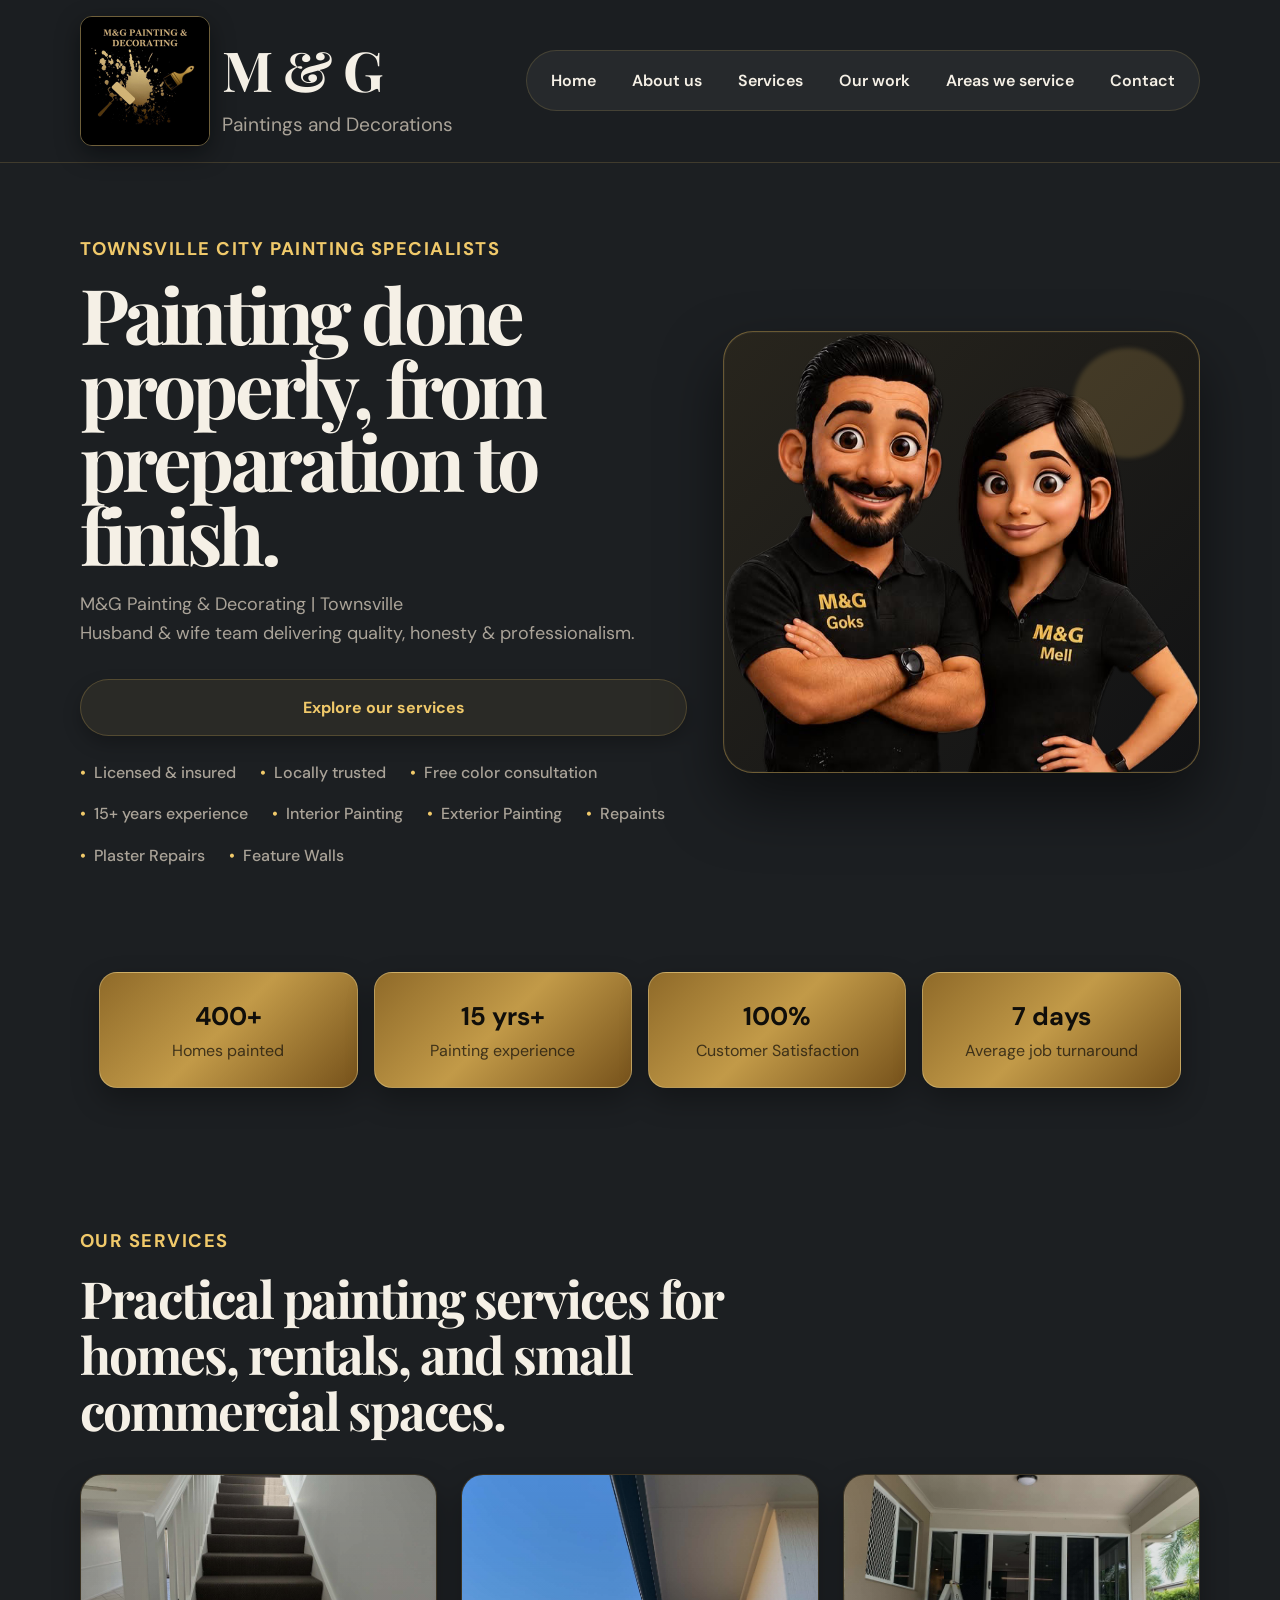
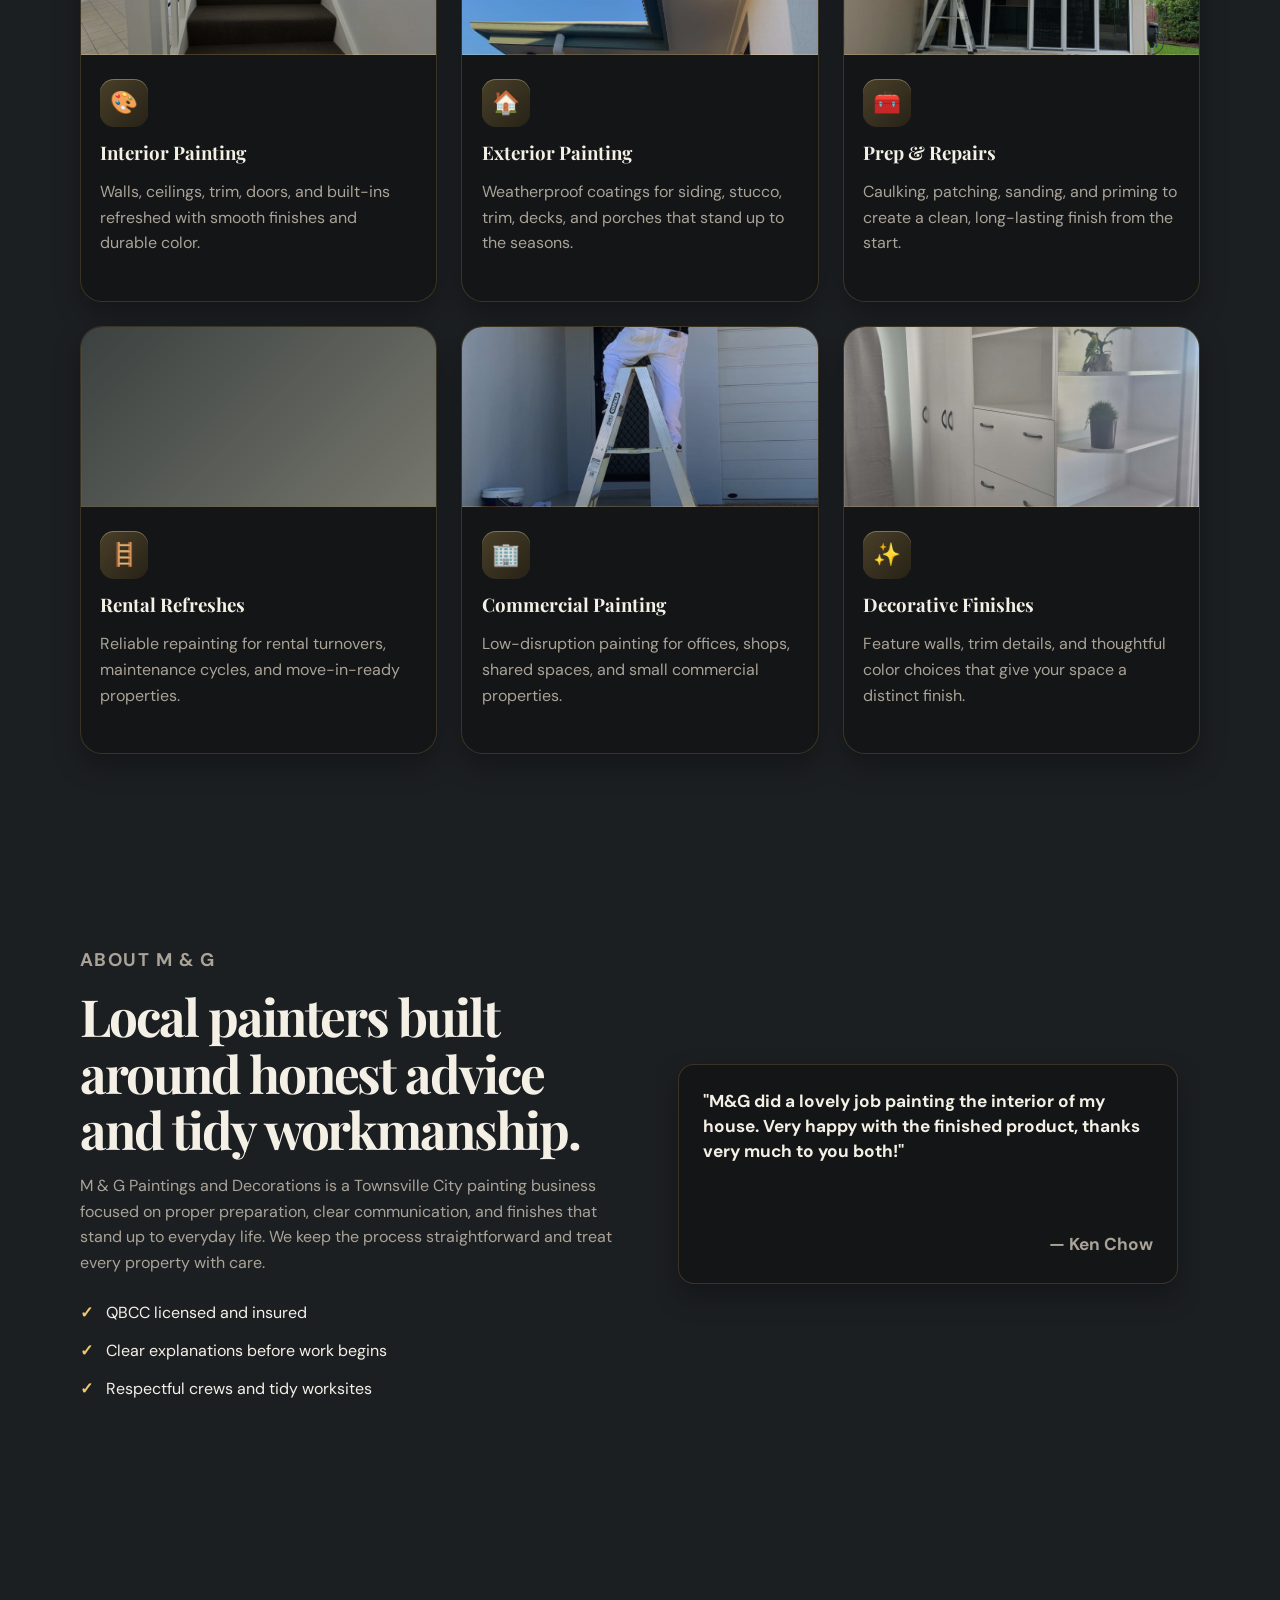
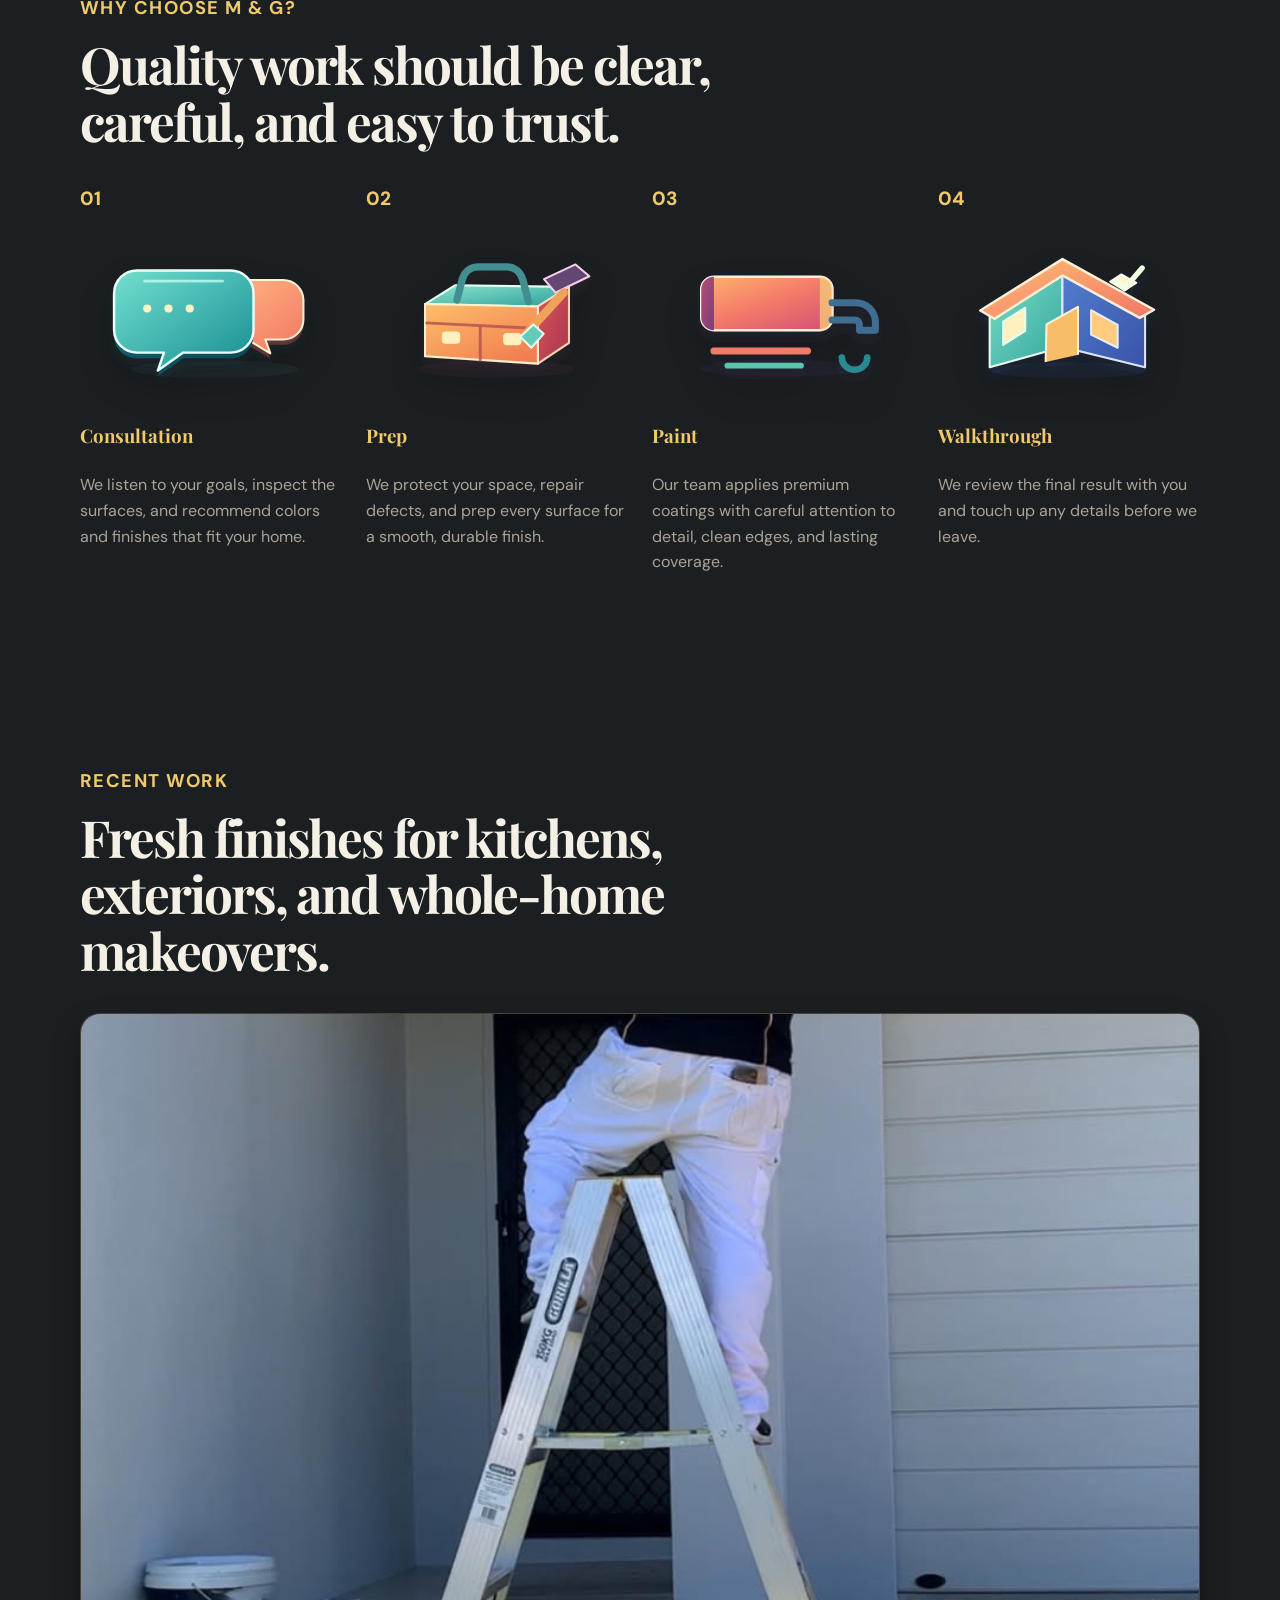
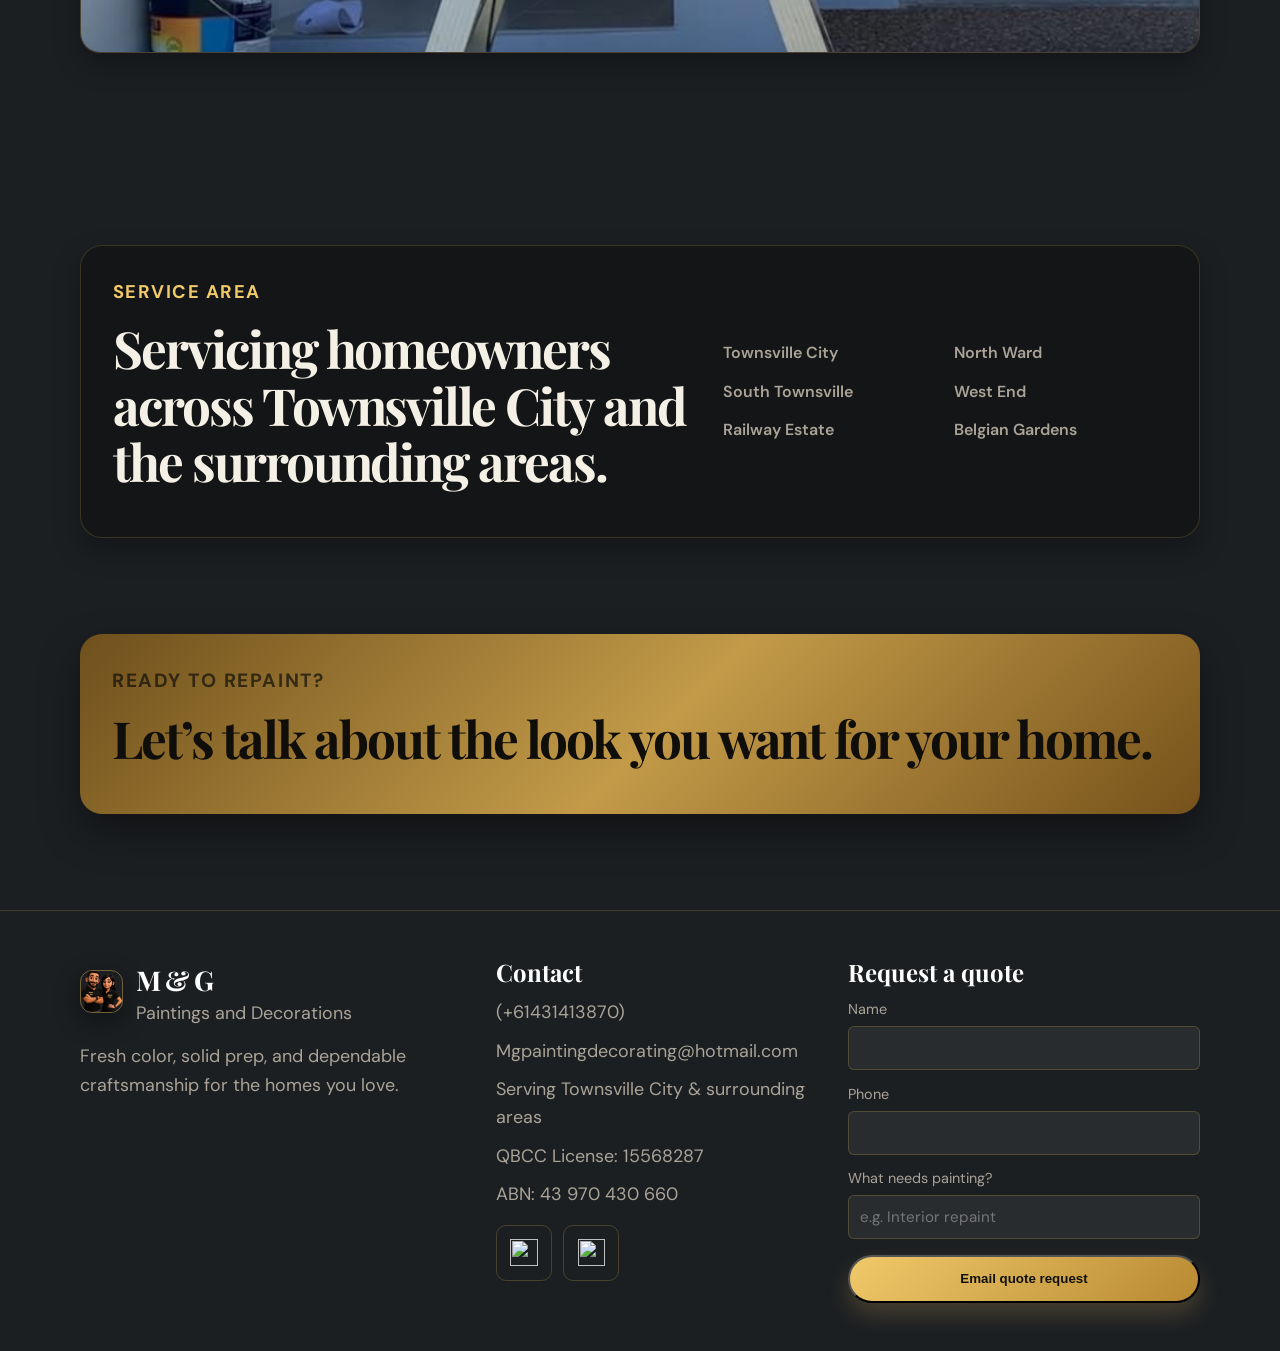
==== commit 83bb9420: "1: Added new logo and updated index.html to reflect changes" ====
--- a/index.html
+++ b/index.html
@@ -23,7 +23,7 @@
         <a class="brand" href="index.html" aria-label="M &amp; G Paintings and Decorations home">
           <img
             class="brand-logo"
-            src="Logos/team-logo.png"
+            src="Logos/Logo.jpg"
             alt="M &amp; G Paintings and Decorations logo"
           />
           <div>
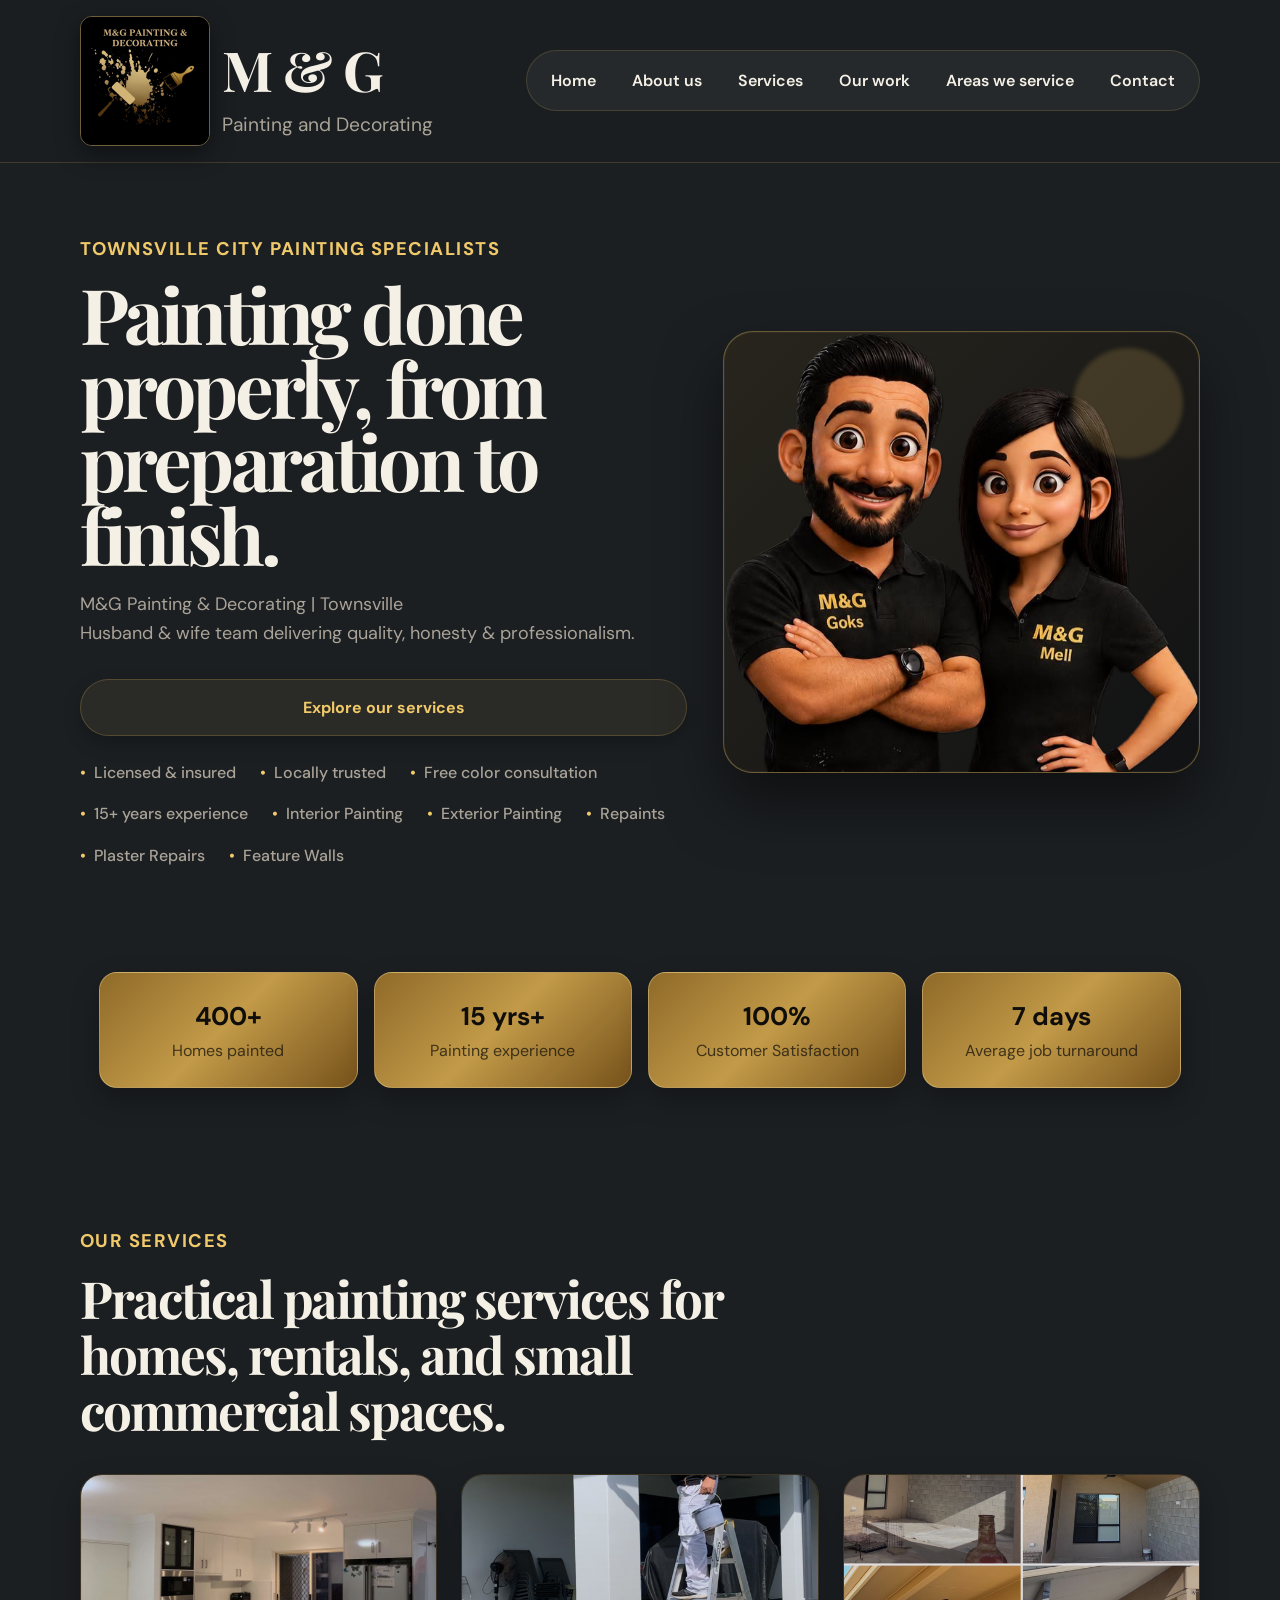
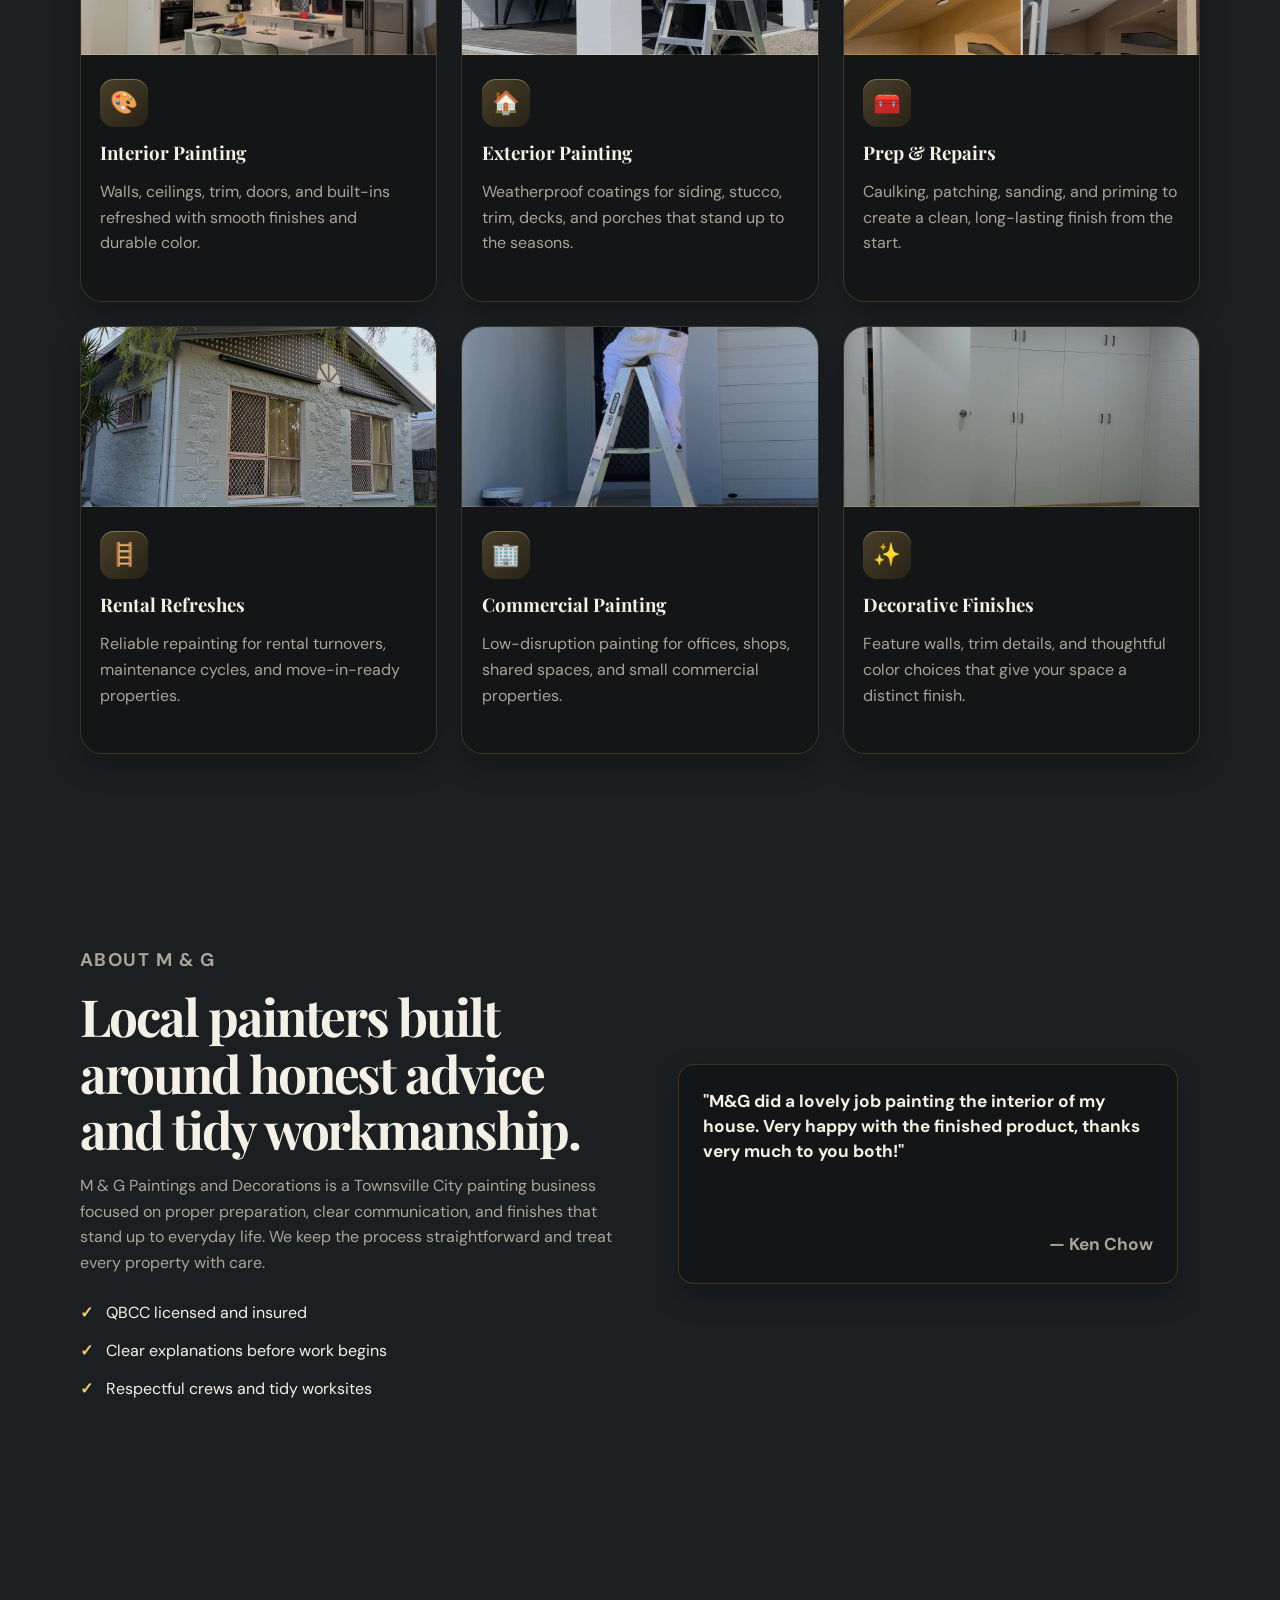
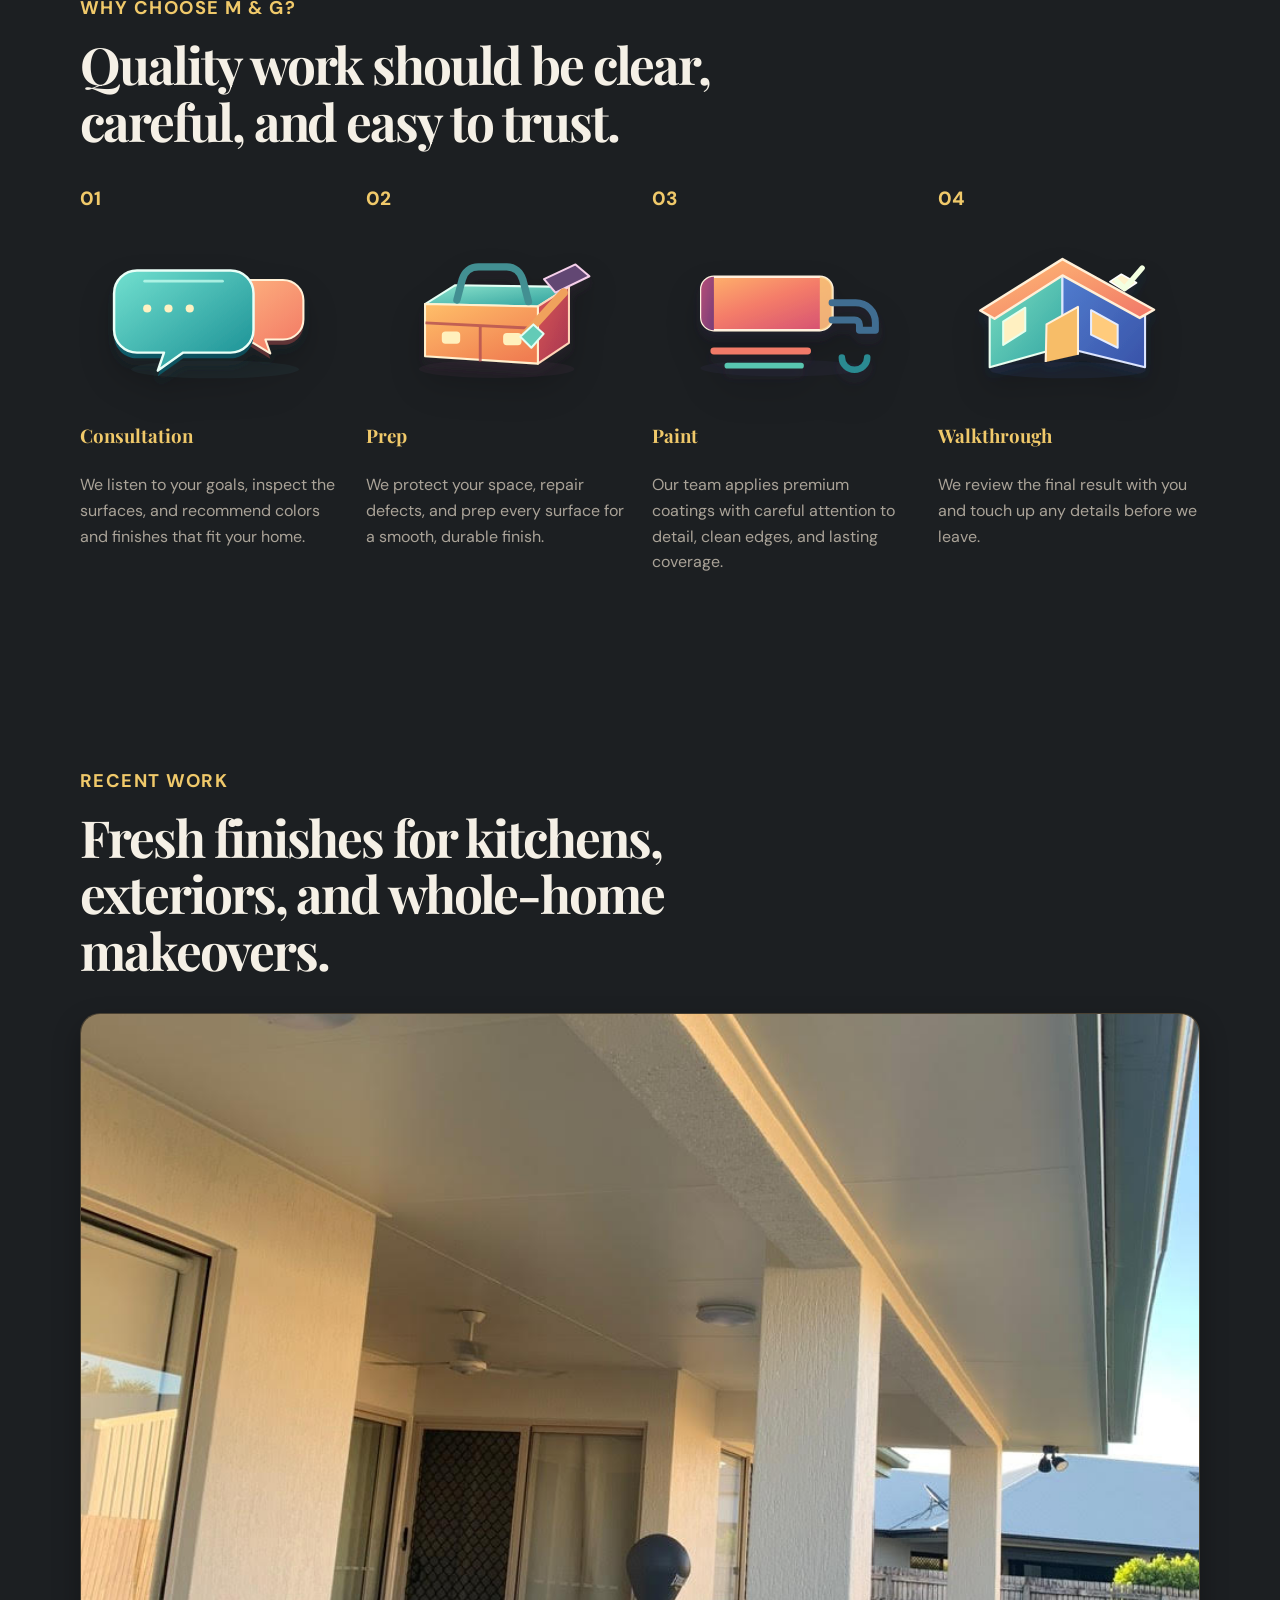
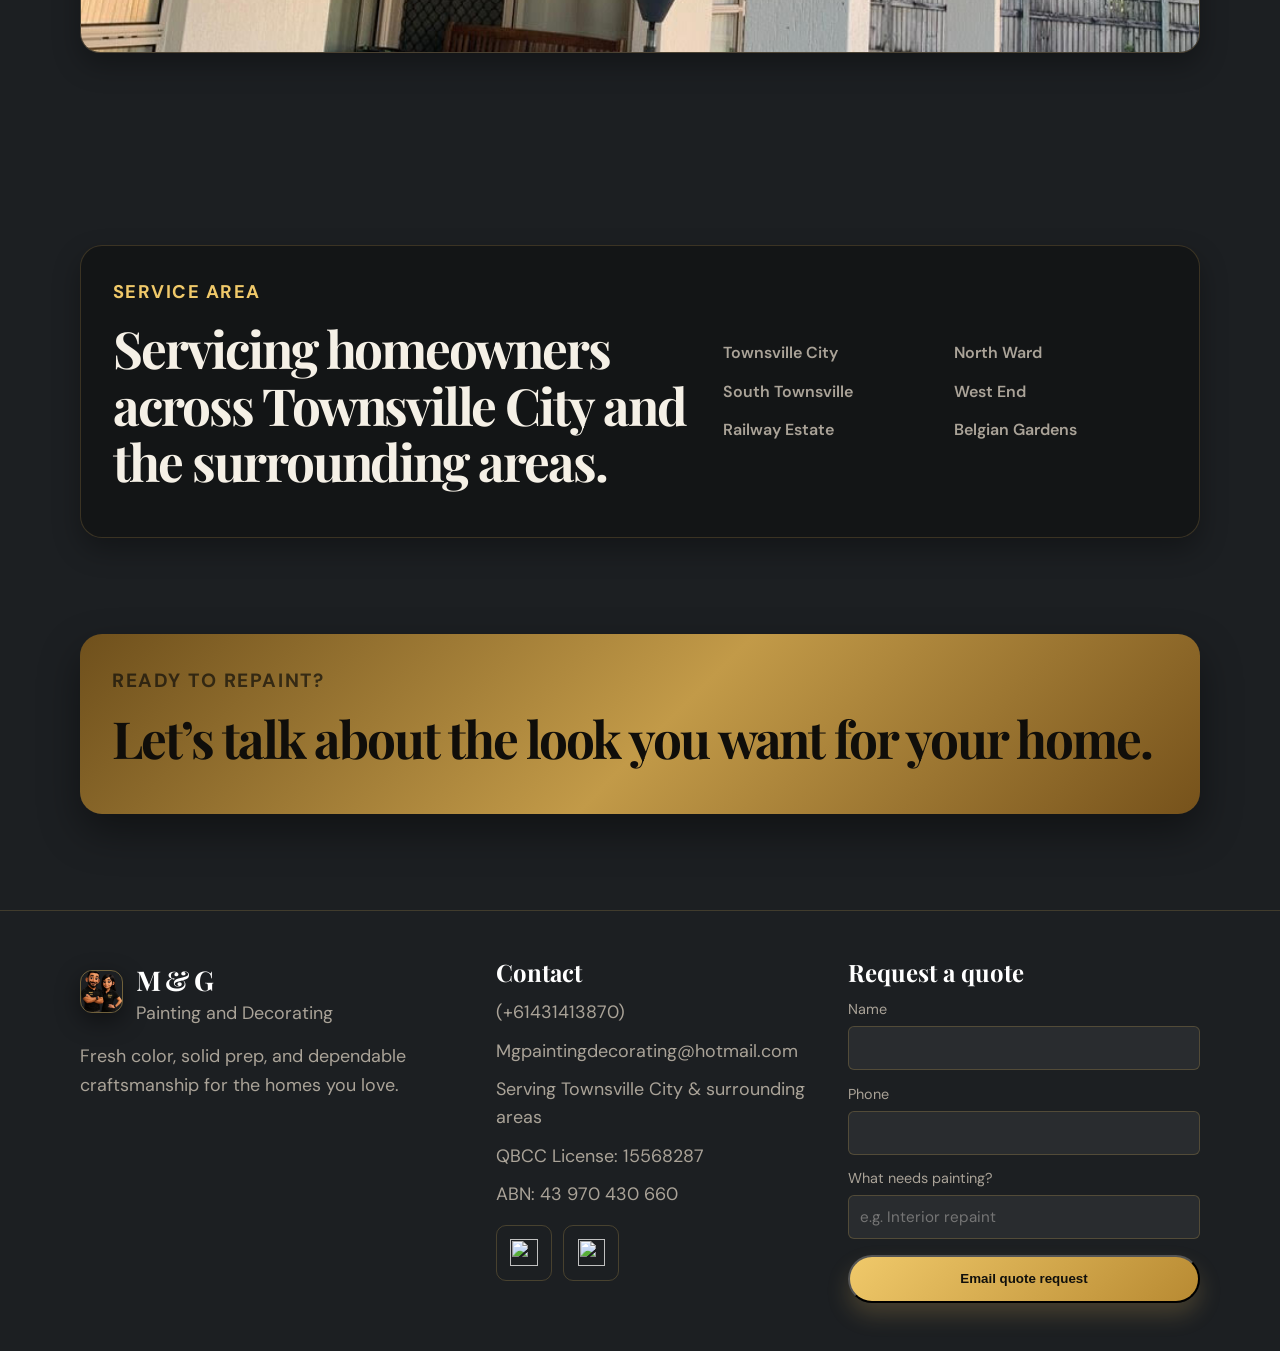
==== commit 8763b9fb: "commit all" ====
--- a/index.html
+++ b/index.html
@@ -28,7 +28,7 @@
           />
           <div>
             <strong>M &amp; G</strong>
-            <small>Paintings and Decorations</small>
+            <small>Painting and Decorating</small>
           </div>
         </a>
         <nav class="main-nav" aria-label="Main navigation">
@@ -301,7 +301,7 @@
             />
             <div>
               <strong>M &amp; G</strong>
-              <small>Paintings and Decorations</small>
+              <small>Painting and Decorating</small>
             </div>
           </a>
           <p>Fresh color, solid prep, and dependable craftsmanship for the homes you love.</p>
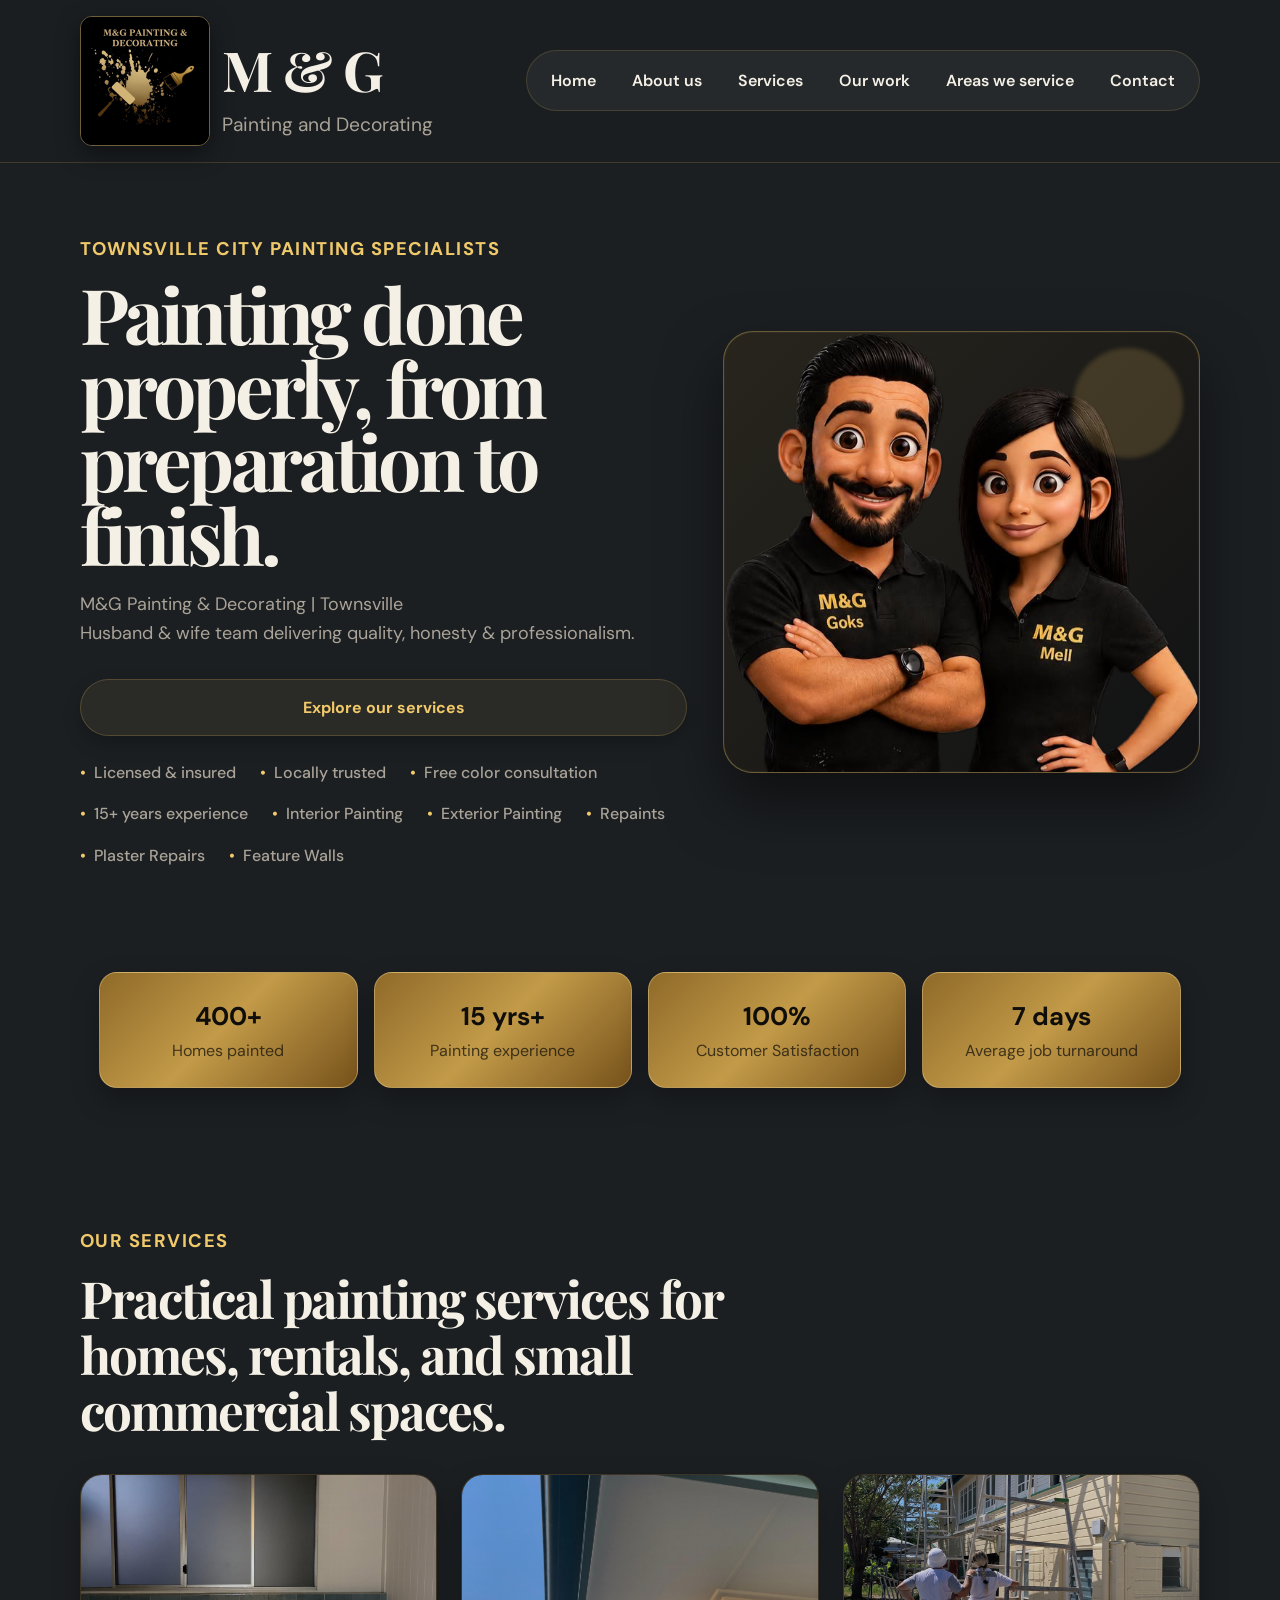
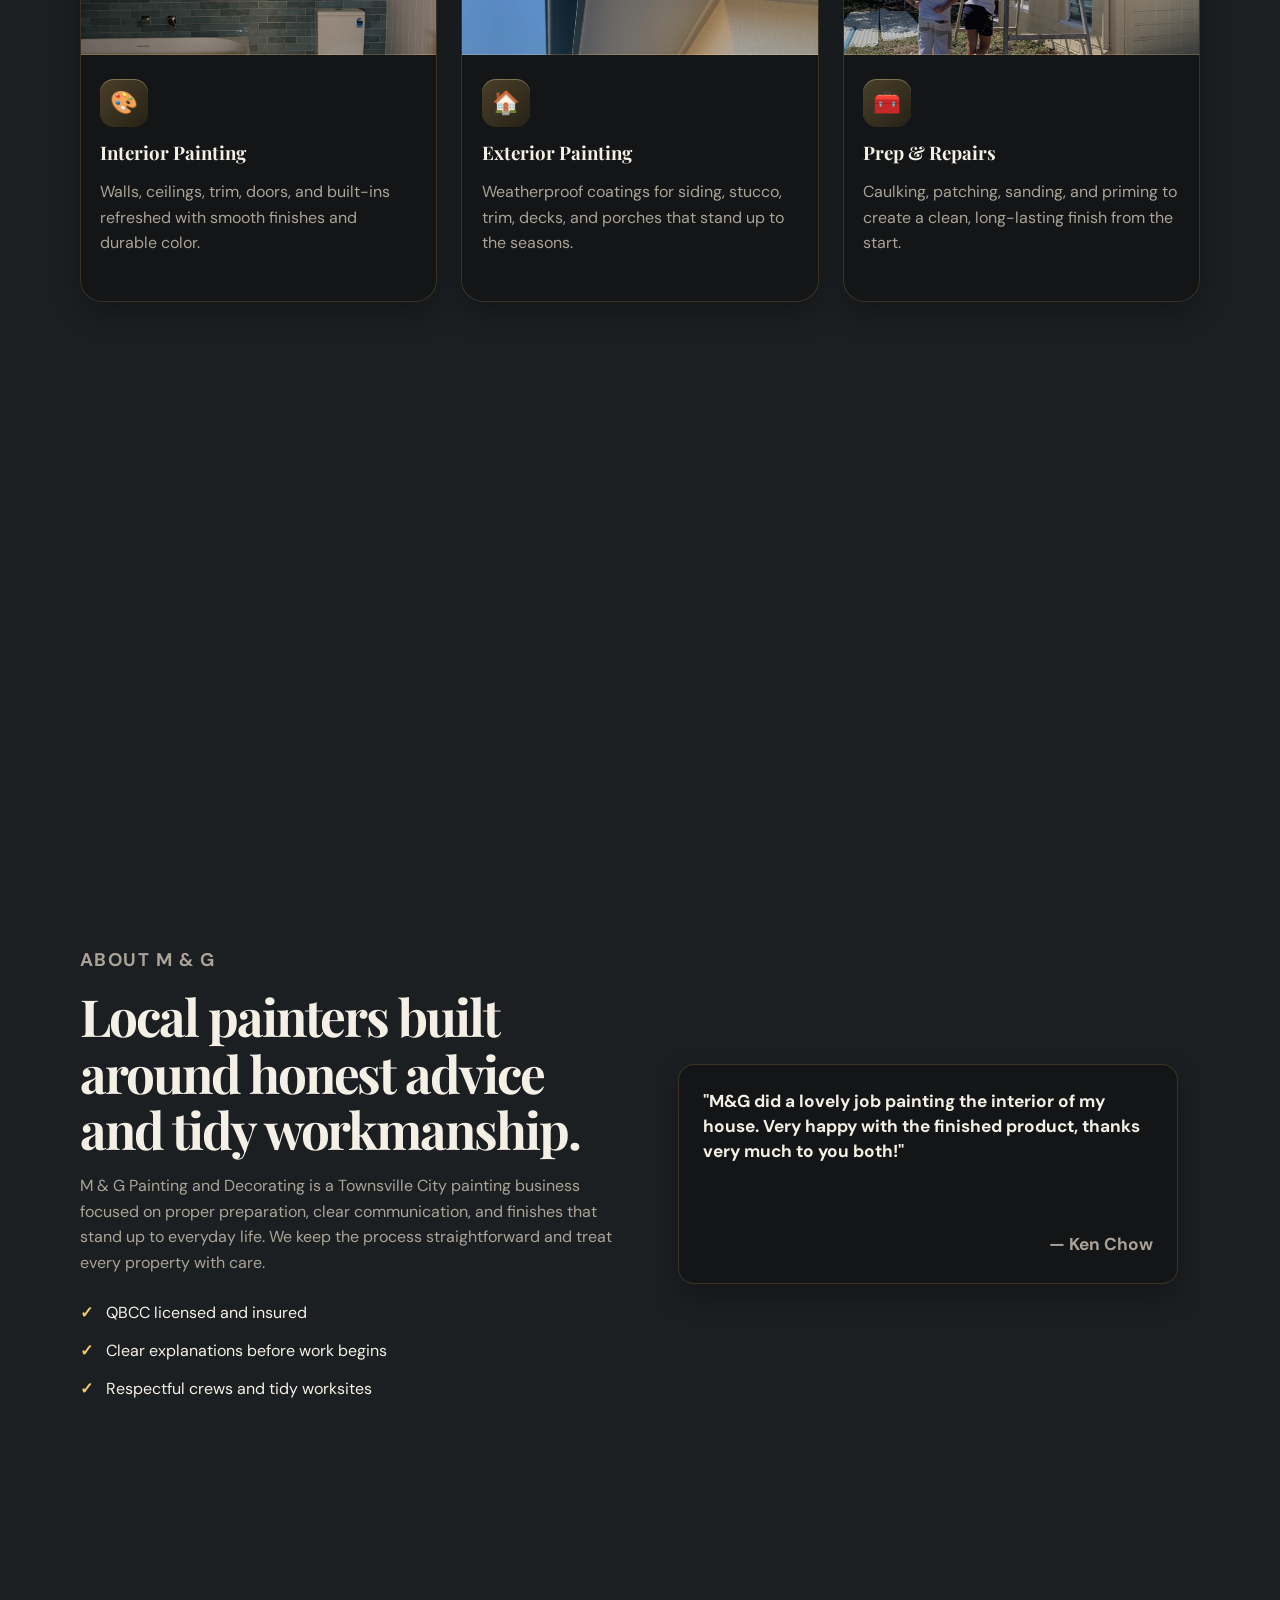
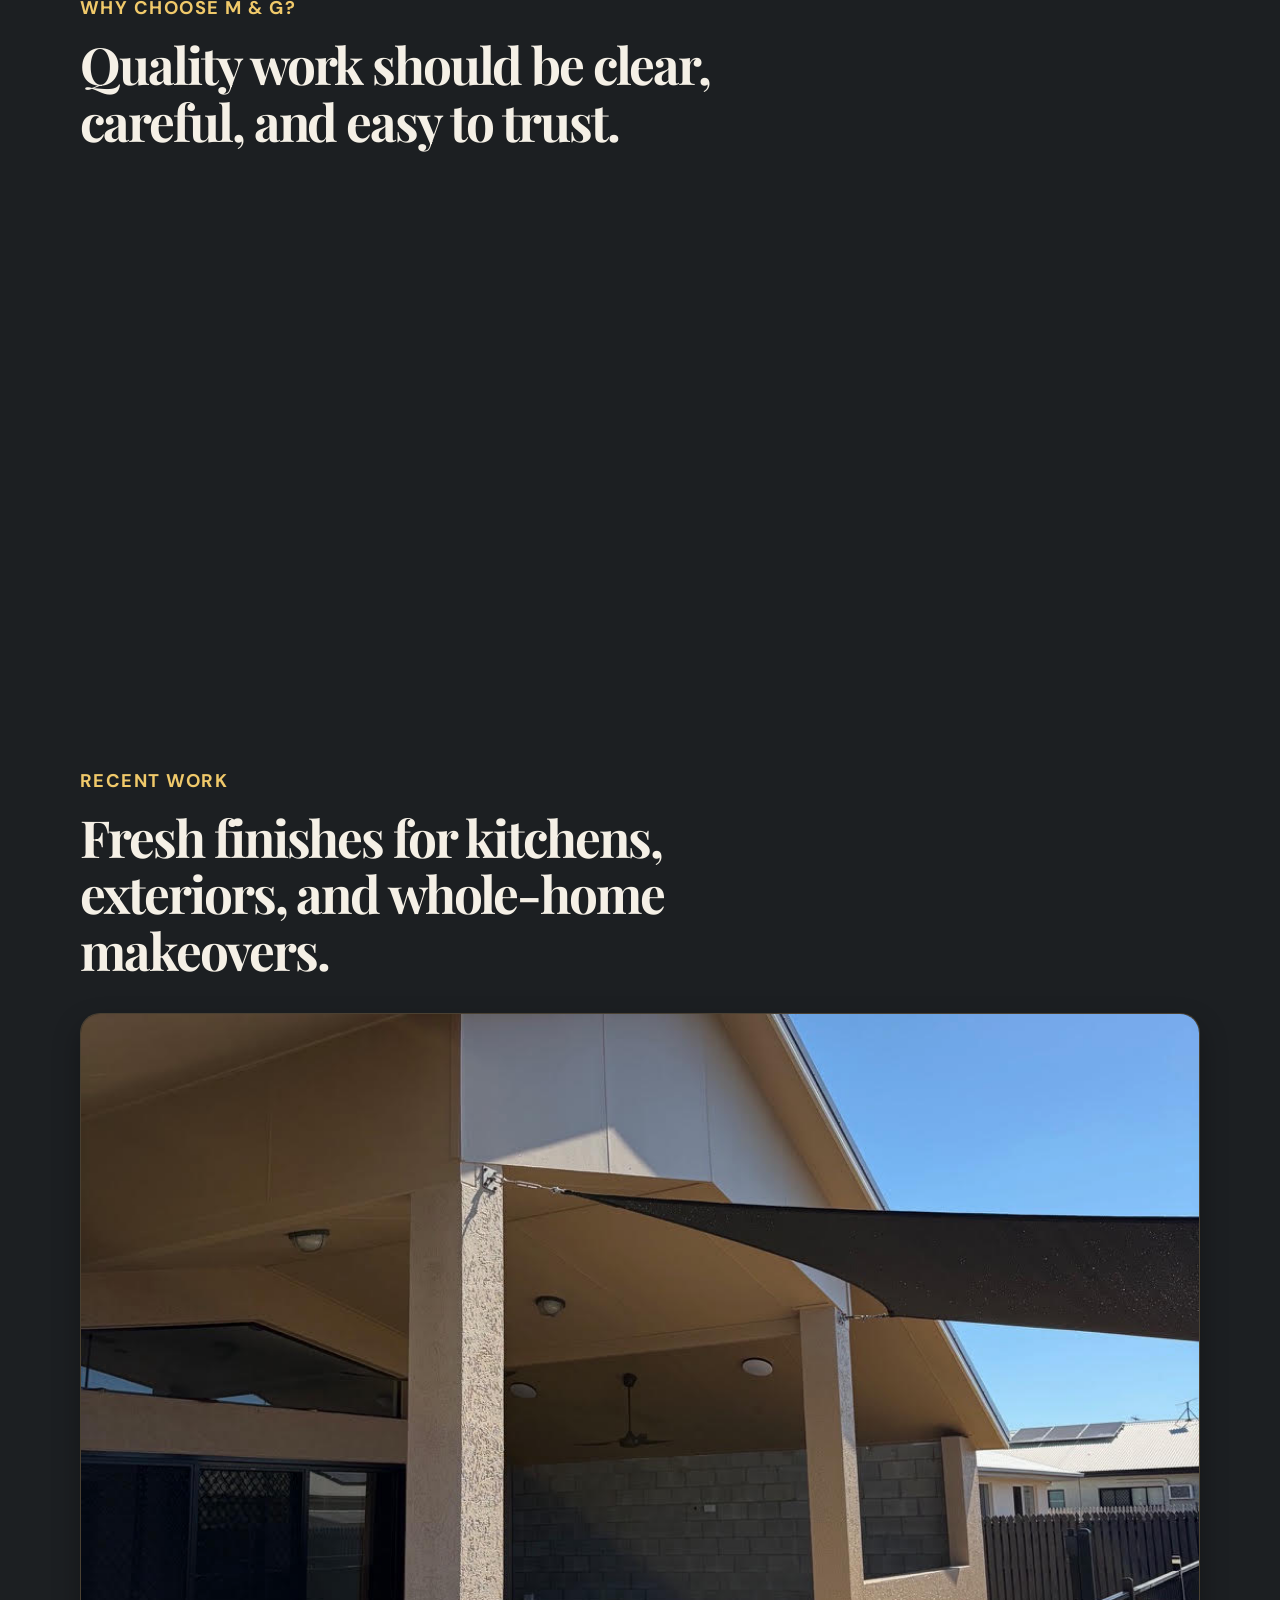
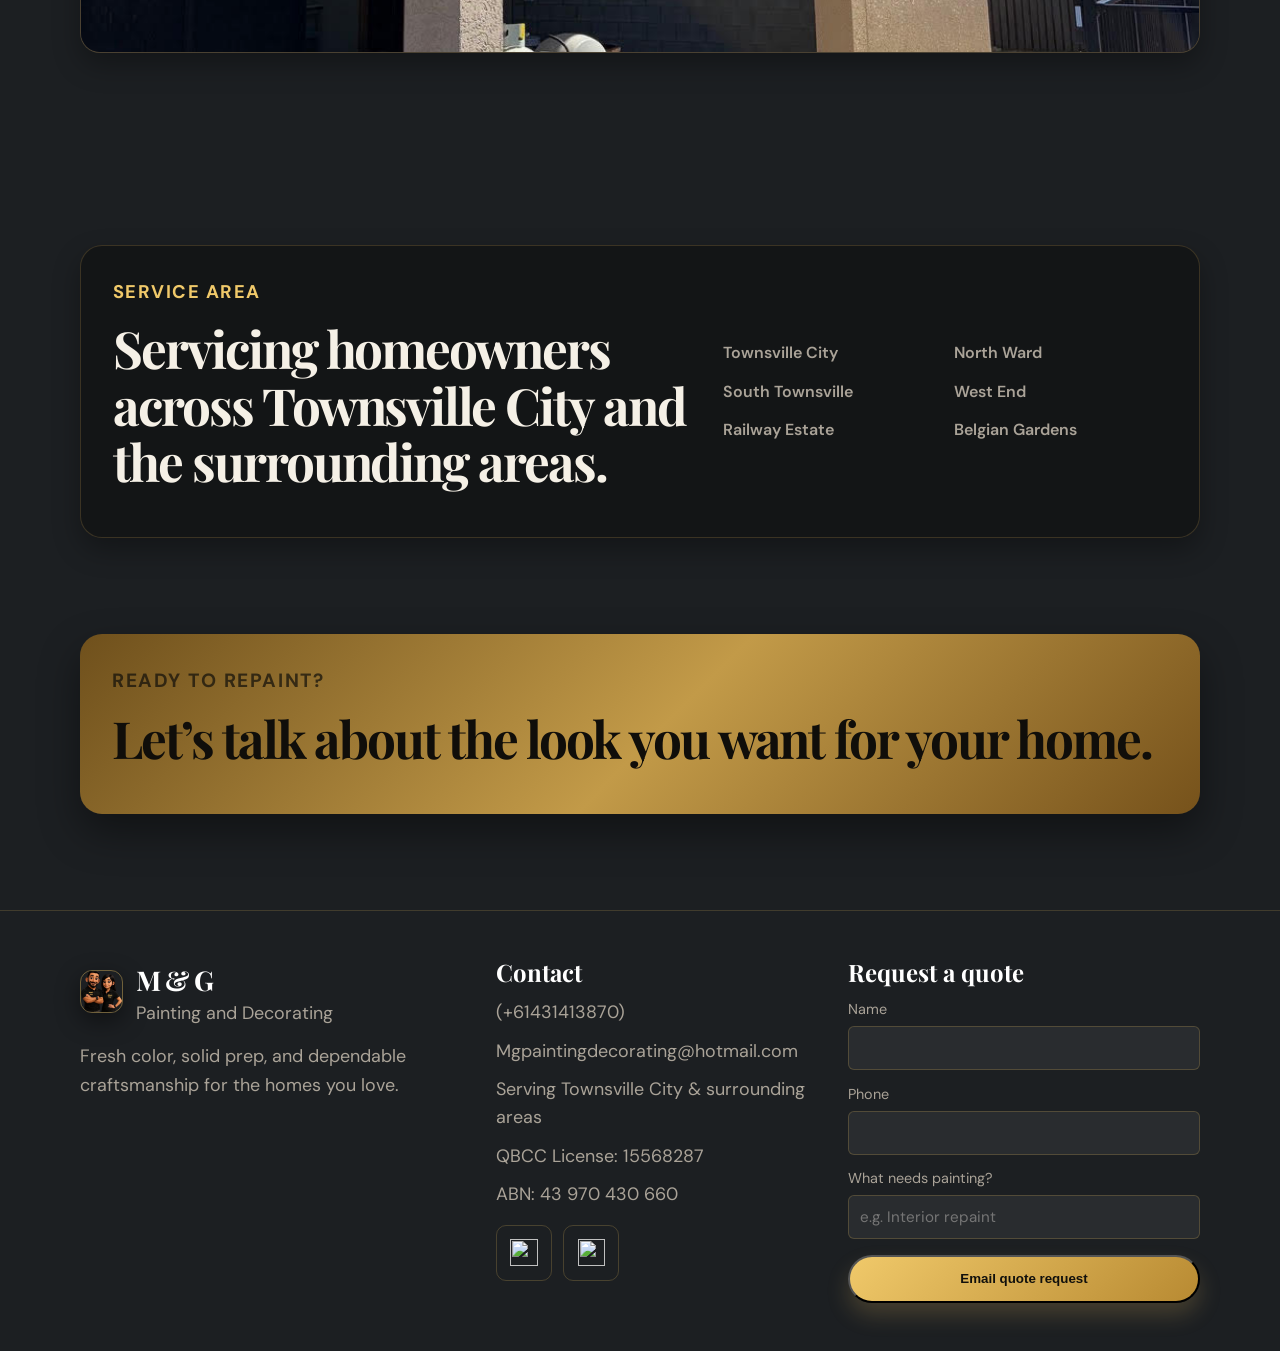
==== commit d9910979: "commit everything" ====
--- a/index.html
+++ b/index.html
@@ -165,7 +165,7 @@
             <p class="eyebrow">About M &amp; G</p>
             <h2>Local painters built around honest advice and tidy workmanship.</h2>
             <p>
-              M &amp; G Paintings and Decorations is a Townsville City painting business focused on proper preparation, clear communication, and finishes that stand up to everyday life. We keep the process straightforward and treat every property with care.
+              M &amp; G Painting and Decorating is a Townsville City painting business focused on proper preparation, clear communication, and finishes that stand up to everyday life. We keep the process straightforward and treat every property with care.
             </p>
             <ul class="check-list">
               <li>QBCC licensed and insured</li>
--- a/styles.css
+++ b/styles.css
@@ -126,6 +126,10 @@
   border: 1px solid rgba(31, 46, 52, 0.04);
 }
 
+.menu-toggle {
+  display: none;
+}
+
 .main-nav a {
   padding: 0.6rem 0.9rem;
   border-radius: 999px;
@@ -136,6 +140,88 @@
   color: var(--ink);
   background: rgba(255, 255, 255, 0.6);
   transform: translateY(-1px);
+}
+
+@media (max-width: 860px) {
+  .nav-wrap.has-mobile-menu {
+    position: relative;
+    flex-wrap: nowrap;
+    justify-content: space-between;
+    text-align: left;
+  }
+
+  .nav-wrap.has-mobile-menu .menu-toggle {
+    display: inline-flex;
+    align-items: center;
+    justify-content: center;
+    width: 2.75rem;
+    height: 2.75rem;
+    padding: 0;
+    border: 0;
+    background: transparent;
+    color: var(--primary-deep);
+    cursor: pointer;
+  }
+
+  .menu-toggle-icon {
+    display: grid;
+    gap: 5px;
+    width: 1.4rem;
+  }
+
+  .menu-toggle-icon span {
+    display: block;
+    height: 2px;
+    border-radius: 2px;
+    background: currentColor;
+  }
+
+  .nav-wrap.has-mobile-menu .menu-toggle:focus-visible {
+    outline: 2px solid var(--primary-deep);
+    outline-offset: 2px;
+  }
+
+  .nav-wrap.has-mobile-menu .main-nav {
+    display: none;
+    position: absolute;
+    top: calc(100% - 0.4rem);
+    right: 0;
+    z-index: 11;
+    flex-direction: column;
+    align-items: stretch;
+    justify-content: flex-start;
+    gap: 0.15rem;
+    width: min(20rem, calc(100vw - 2rem));
+    padding: 0.55rem;
+    border: 1px solid var(--line);
+    border-radius: 10px;
+    background: var(--panel);
+    box-shadow: var(--shadow-soft);
+  }
+
+  .nav-wrap.has-mobile-menu .main-nav.is-open {
+    display: flex;
+  }
+
+  .nav-wrap.has-mobile-menu .main-nav a {
+    border-radius: 6px;
+    text-align: left;
+  }
+}
+
+@media (max-width: 560px) {
+  .site-header .brand-logo {
+    width: 3.3rem;
+    height: 3.3rem;
+  }
+
+  .site-header .brand strong {
+    font-size: 1.55rem;
+  }
+
+  .site-header .brand small {
+    font-size: 0.85rem;
+  }
 }
 
 .btn {
@@ -1262,3 +1348,4 @@
     flex-direction: column;
   }
 }
+
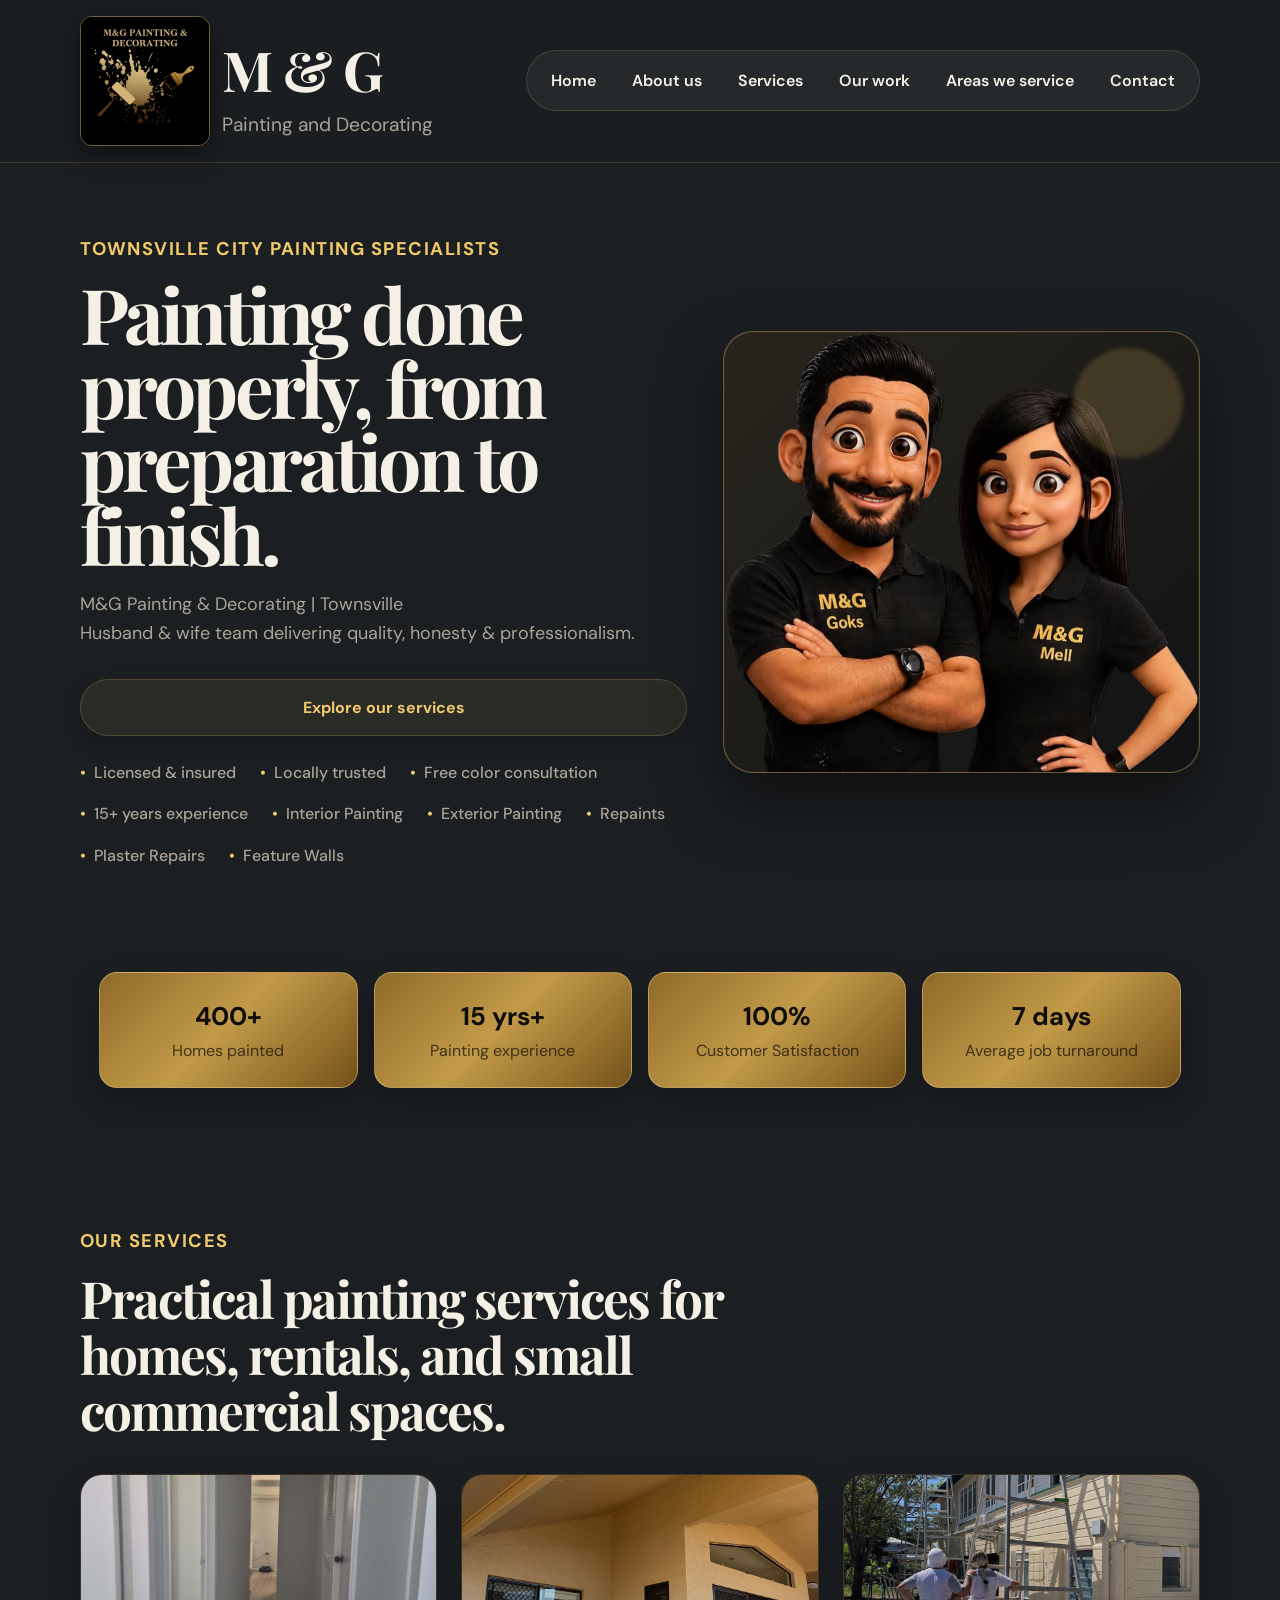
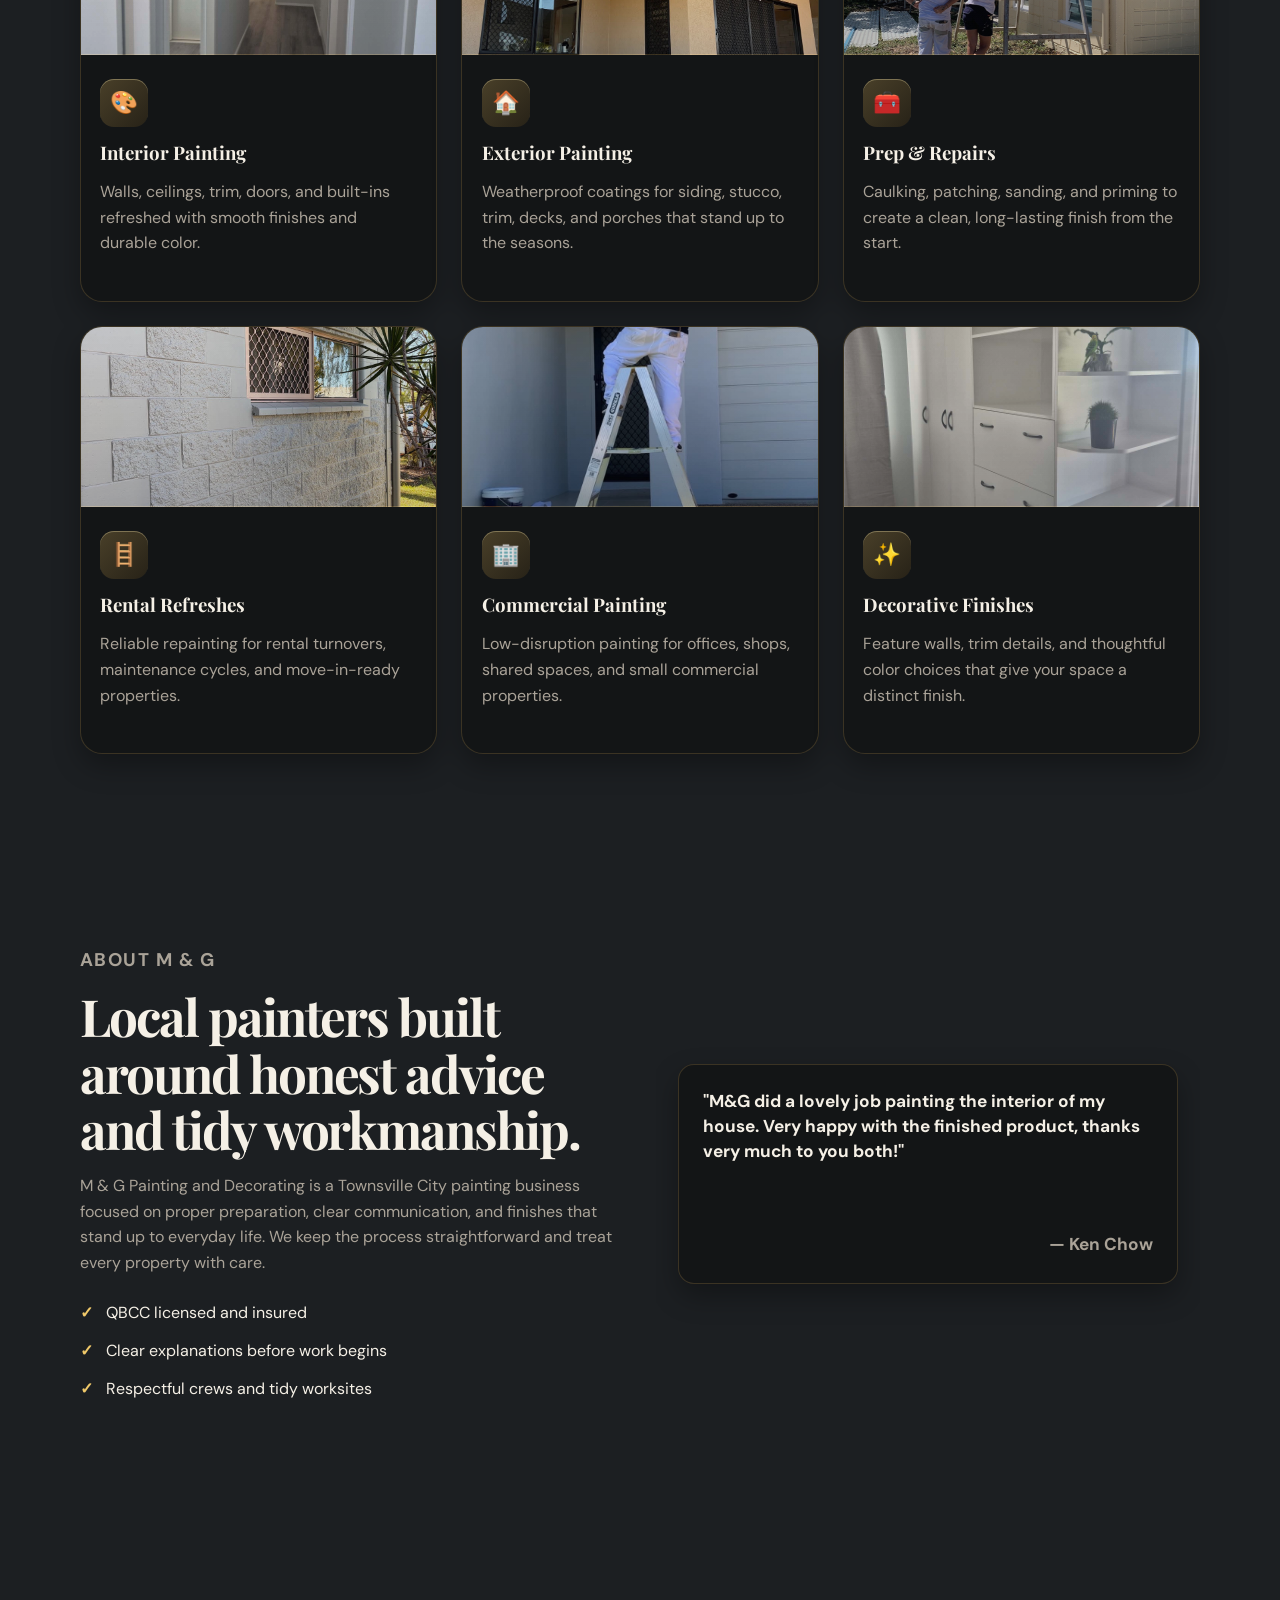
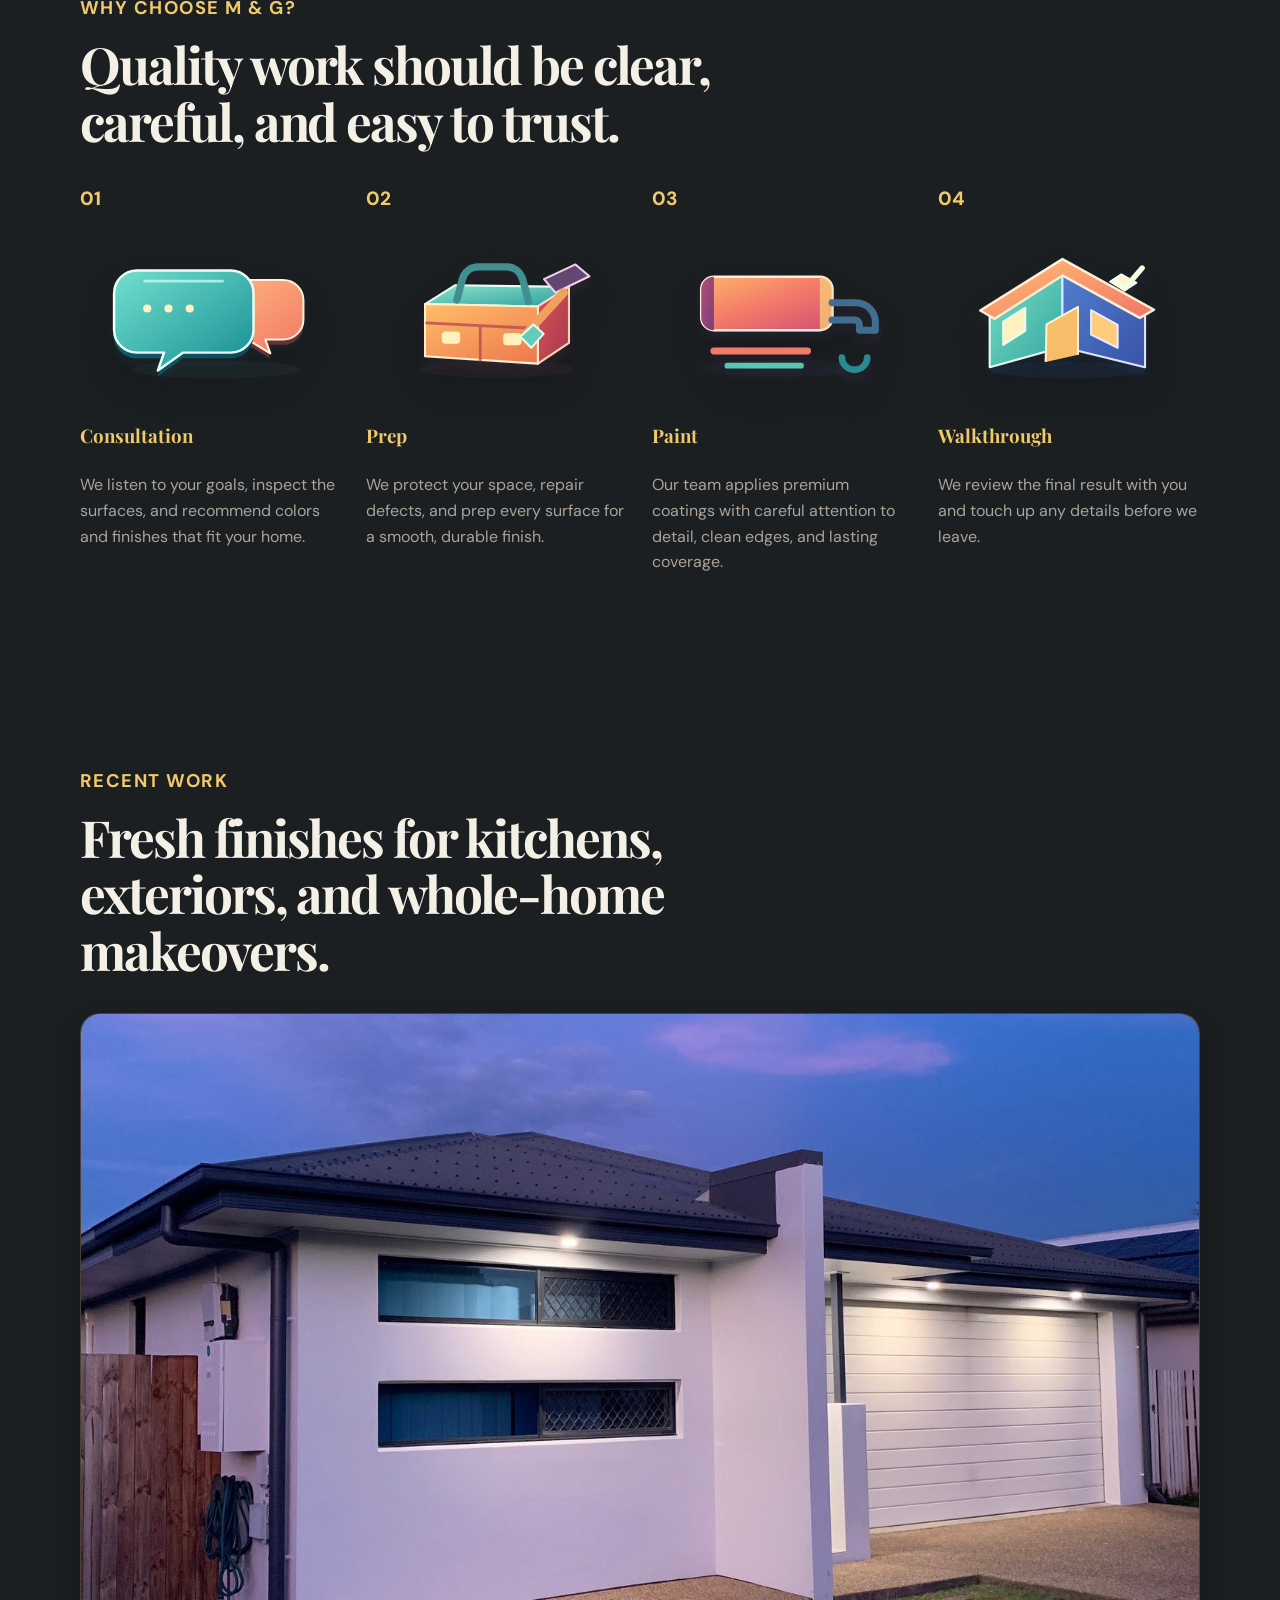
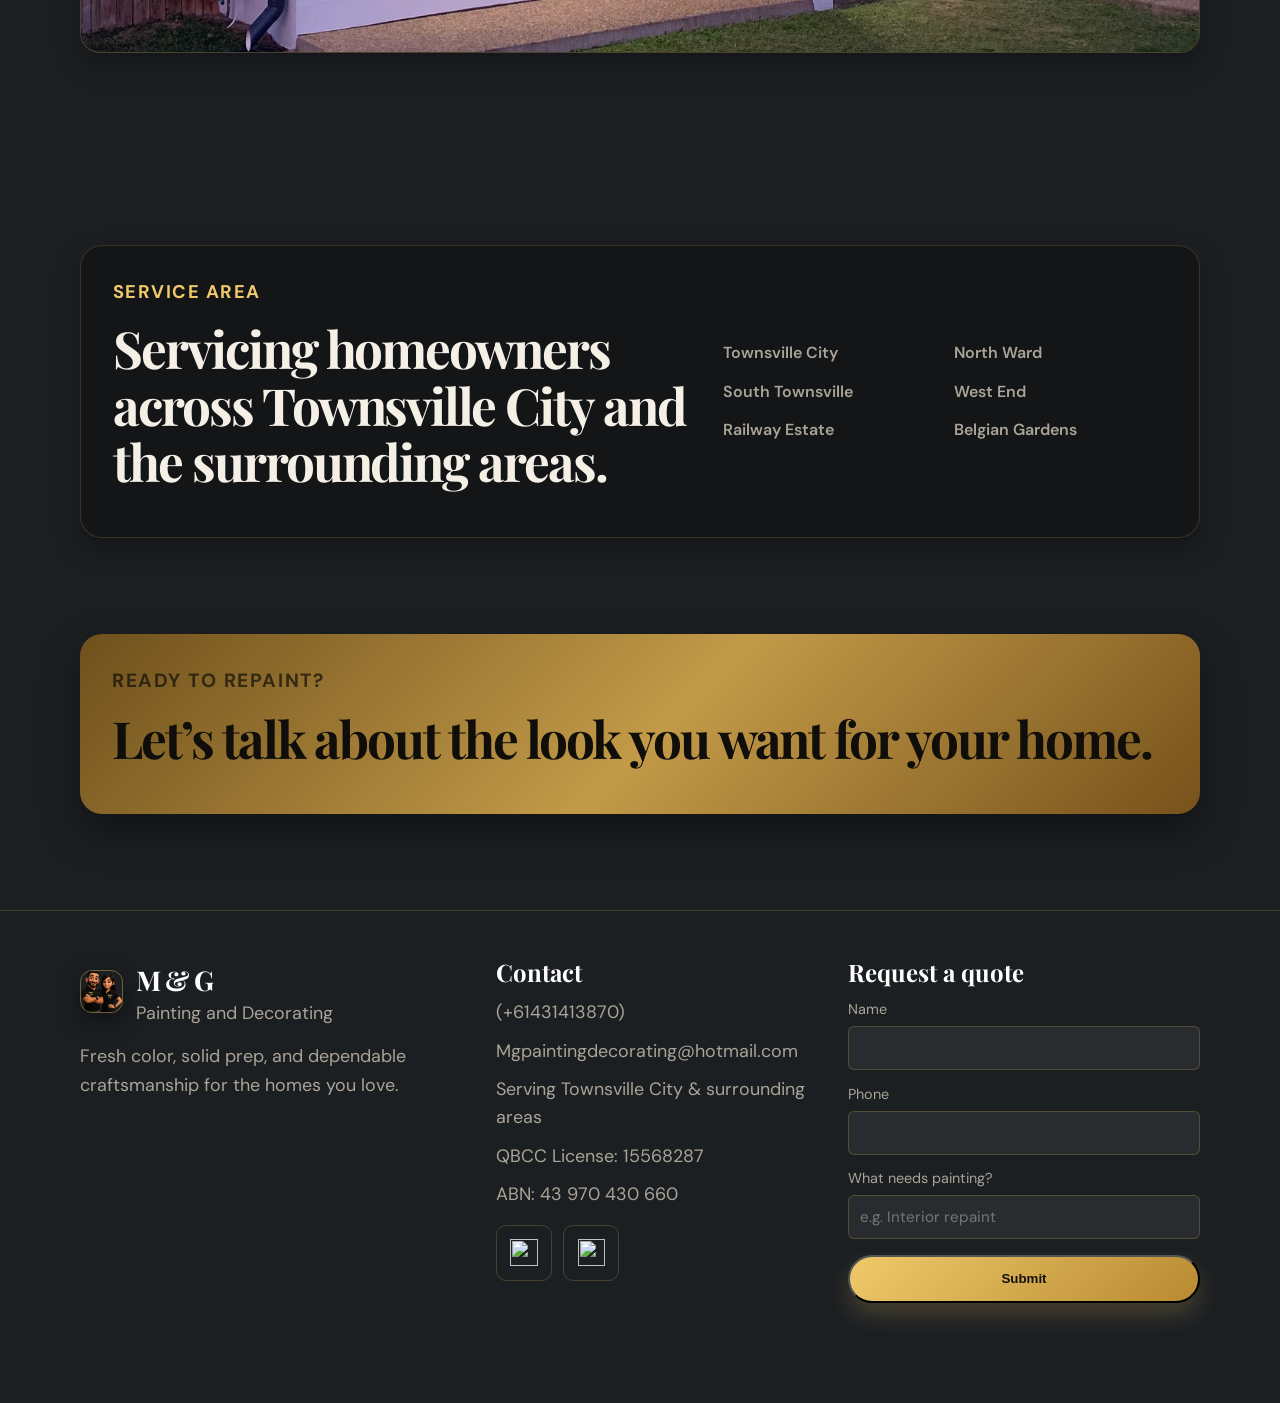
==== commit 965c066d: "commit all" ====
--- a/index.html
+++ b/index.html
@@ -326,8 +326,10 @@
         </div>
         <div class="footer-quote-column">
           <h3>Request a quote</h3>
-          <form class="footer-quote-form" id="footerQuoteForm" action="https://formsubmit.co/mgpaintingdecorating@hotmail.com" method="POST">
-            <input type="hidden" name="_subject" value="New quote request from M&amp;G website" />
+          <form class="footer-quote-form" id="footerQuoteForm" action="https://api.web3forms.com/submit" method="POST">
+            <input type="hidden" name="access_key" value="62e8cac5-a2fd-44d5-b756-13fd1713f91f" />
+            <input type="hidden" name="subject" value="New quote request from M&amp;G website" />
+            <input type="hidden" name="from_name" value="M&amp;G Website Quote Form" />
             <label>
               <span>Name</span>
               <input type="text" name="name" autocomplete="name" required />
@@ -340,7 +342,8 @@
               <span>What needs painting?</span>
               <input type="text" name="service" placeholder="e.g. Interior repaint" required />
             </label>
-            <button class="btn btn-primary" type="submit">Email quote request</button>
+            <button class="btn btn-primary" type="submit">Submit</button>
+            <p class="form-status" id="footerQuoteStatus" aria-live="polite"></p>
           </form>
         </div>
       </div>
--- a/styles.css
+++ b/styles.css
@@ -140,6 +140,18 @@
   color: var(--ink);
   background: rgba(255, 255, 255, 0.6);
   transform: translateY(-1px);
+}
+
+.form-status {
+  min-height: 1.5em;
+  margin: 0.75rem 0 0;
+  color: var(--primary-deep);
+  font-size: 0.9rem;
+}
+
+.footer-quote-form button:disabled {
+  cursor: wait;
+  opacity: 0.7;
 }
 
 @media (max-width: 860px) {
@@ -1115,6 +1127,10 @@
     justify-content: center;
     text-align: center;
   }
+
+  .hero-logo {
+    object-position: center top;
+  }
 }
 
 
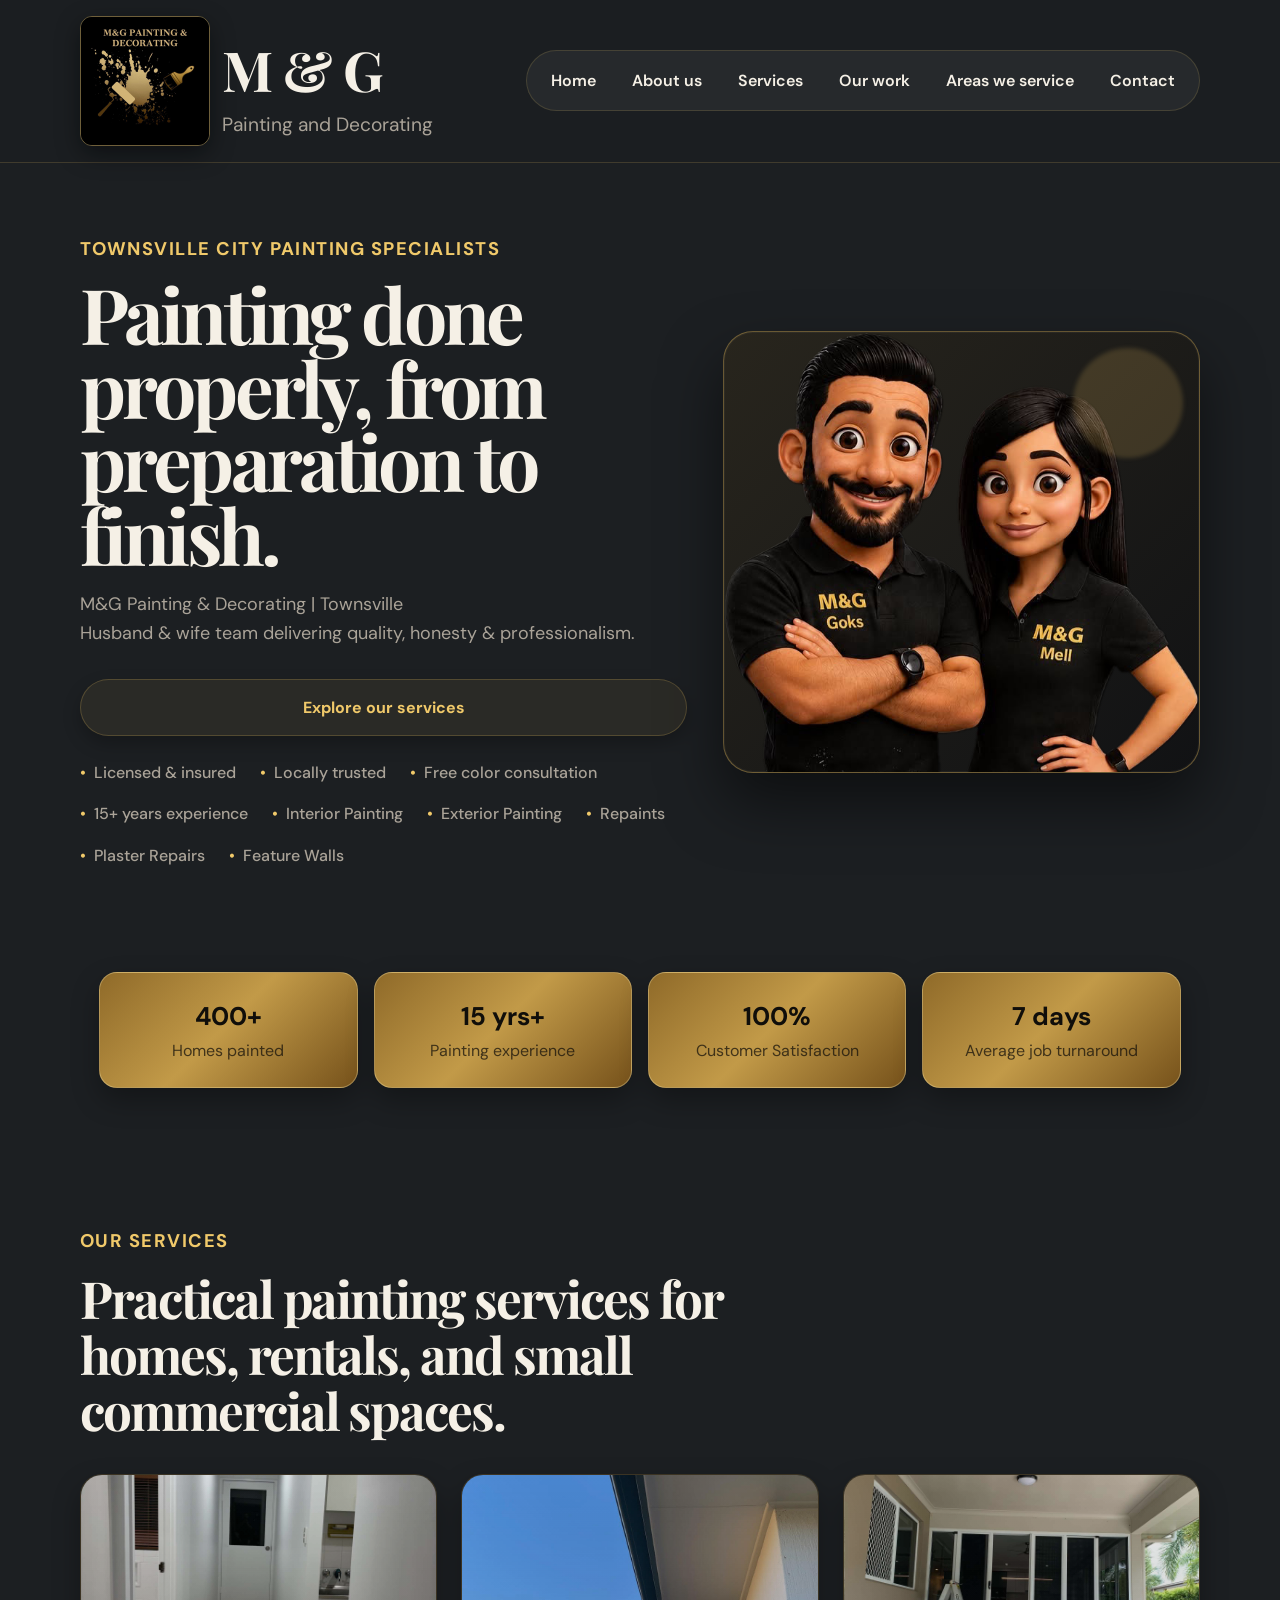
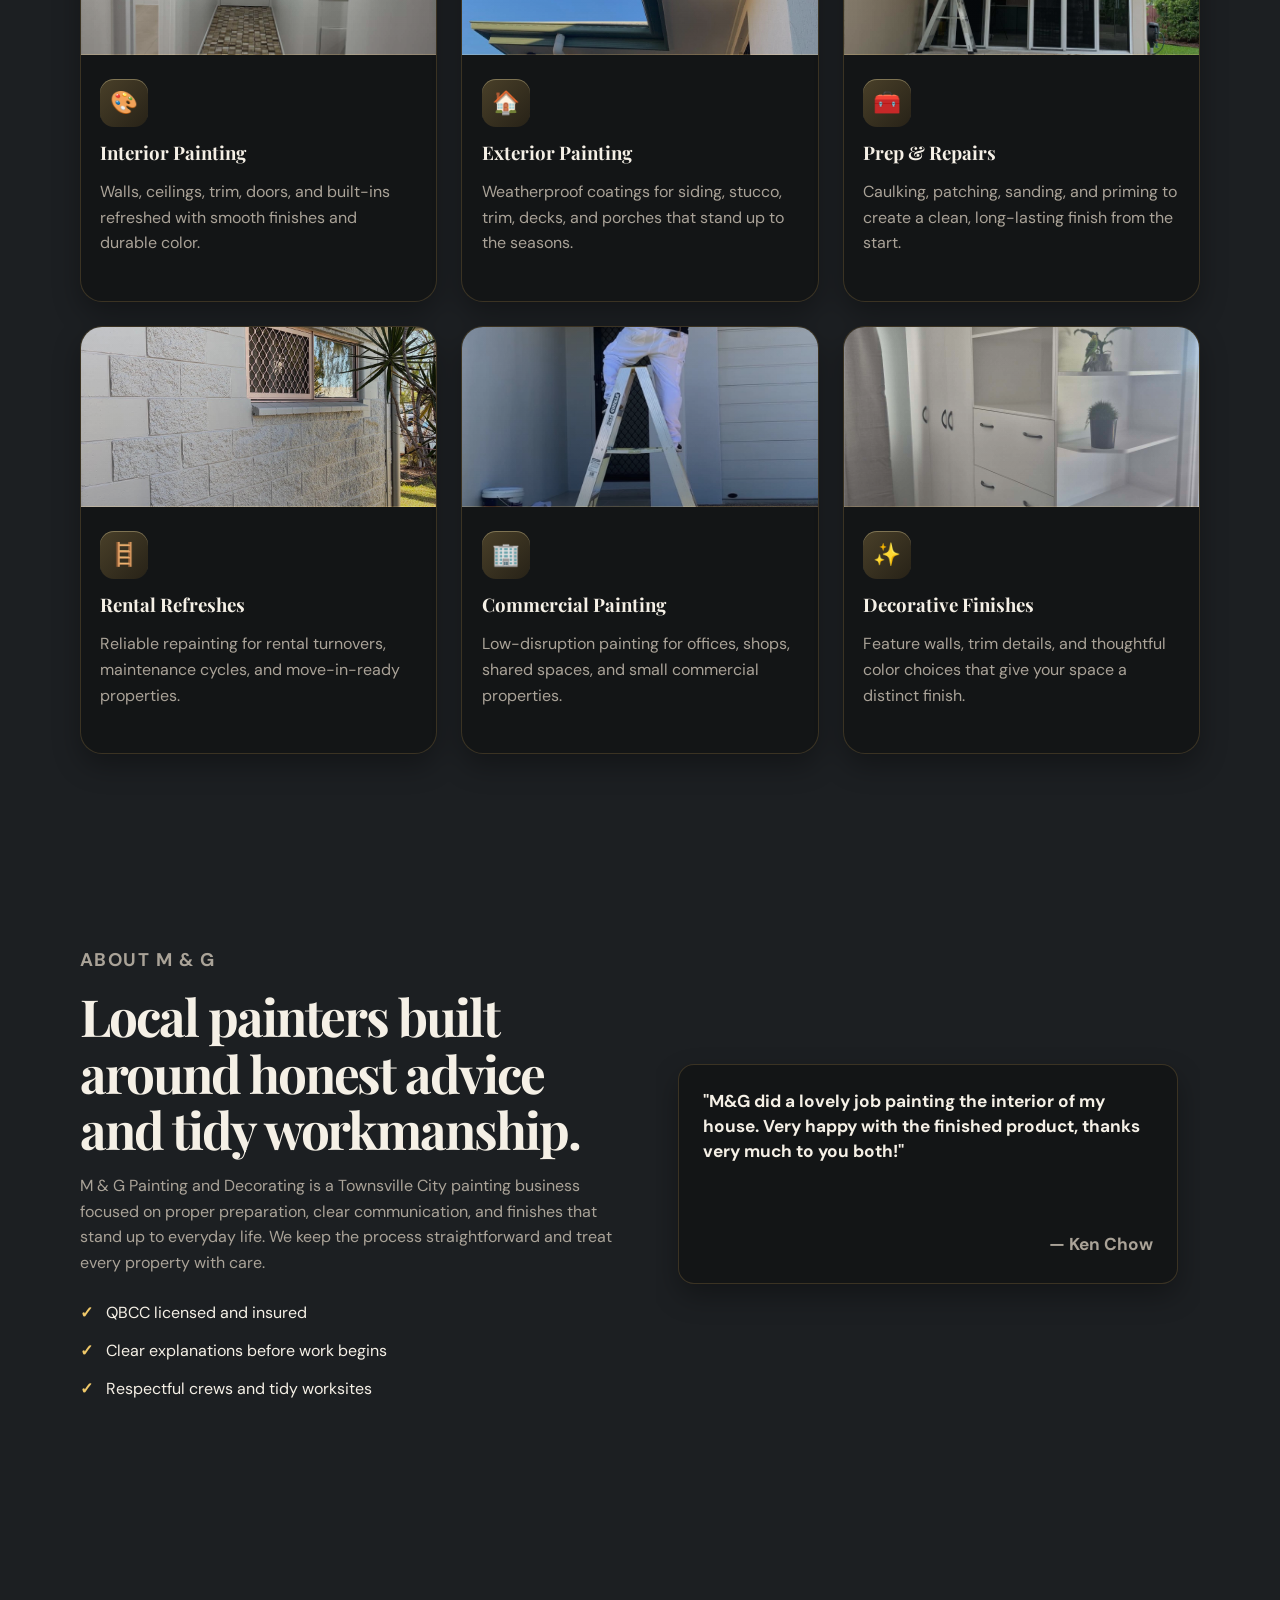
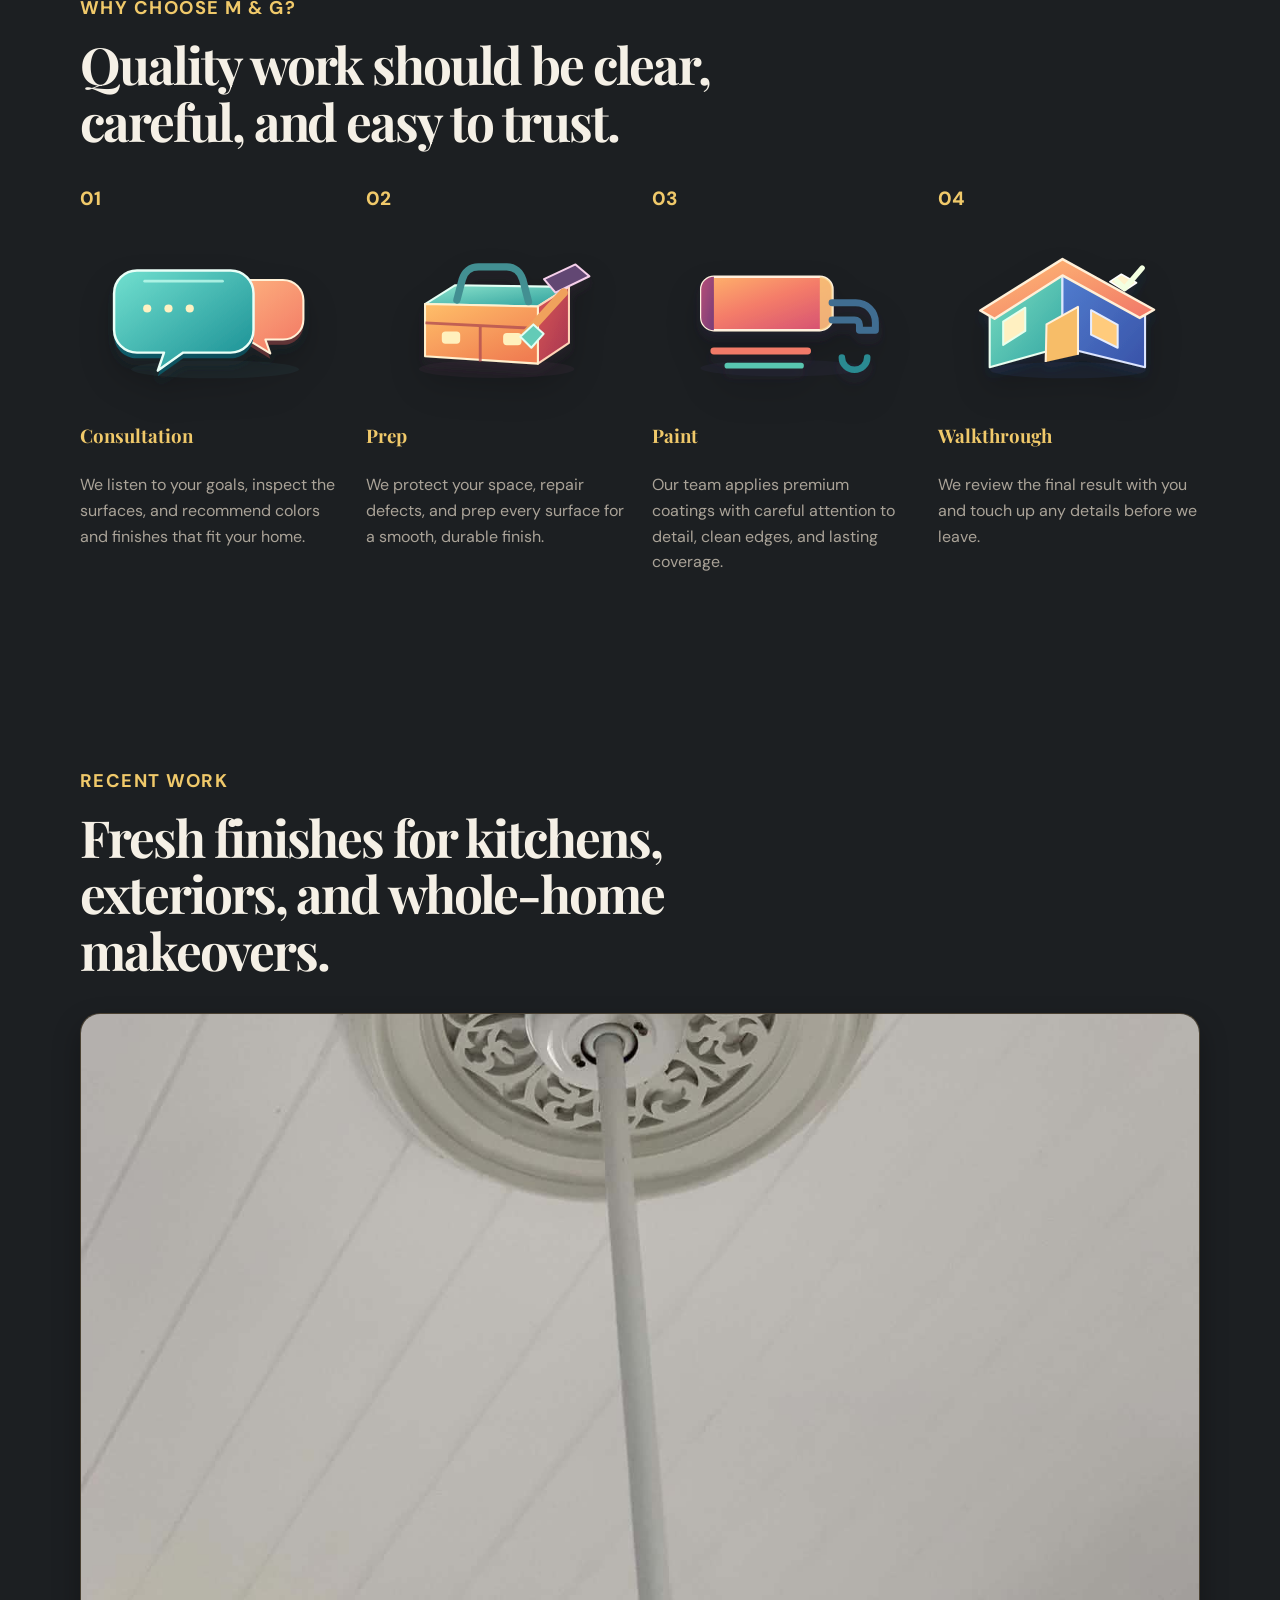
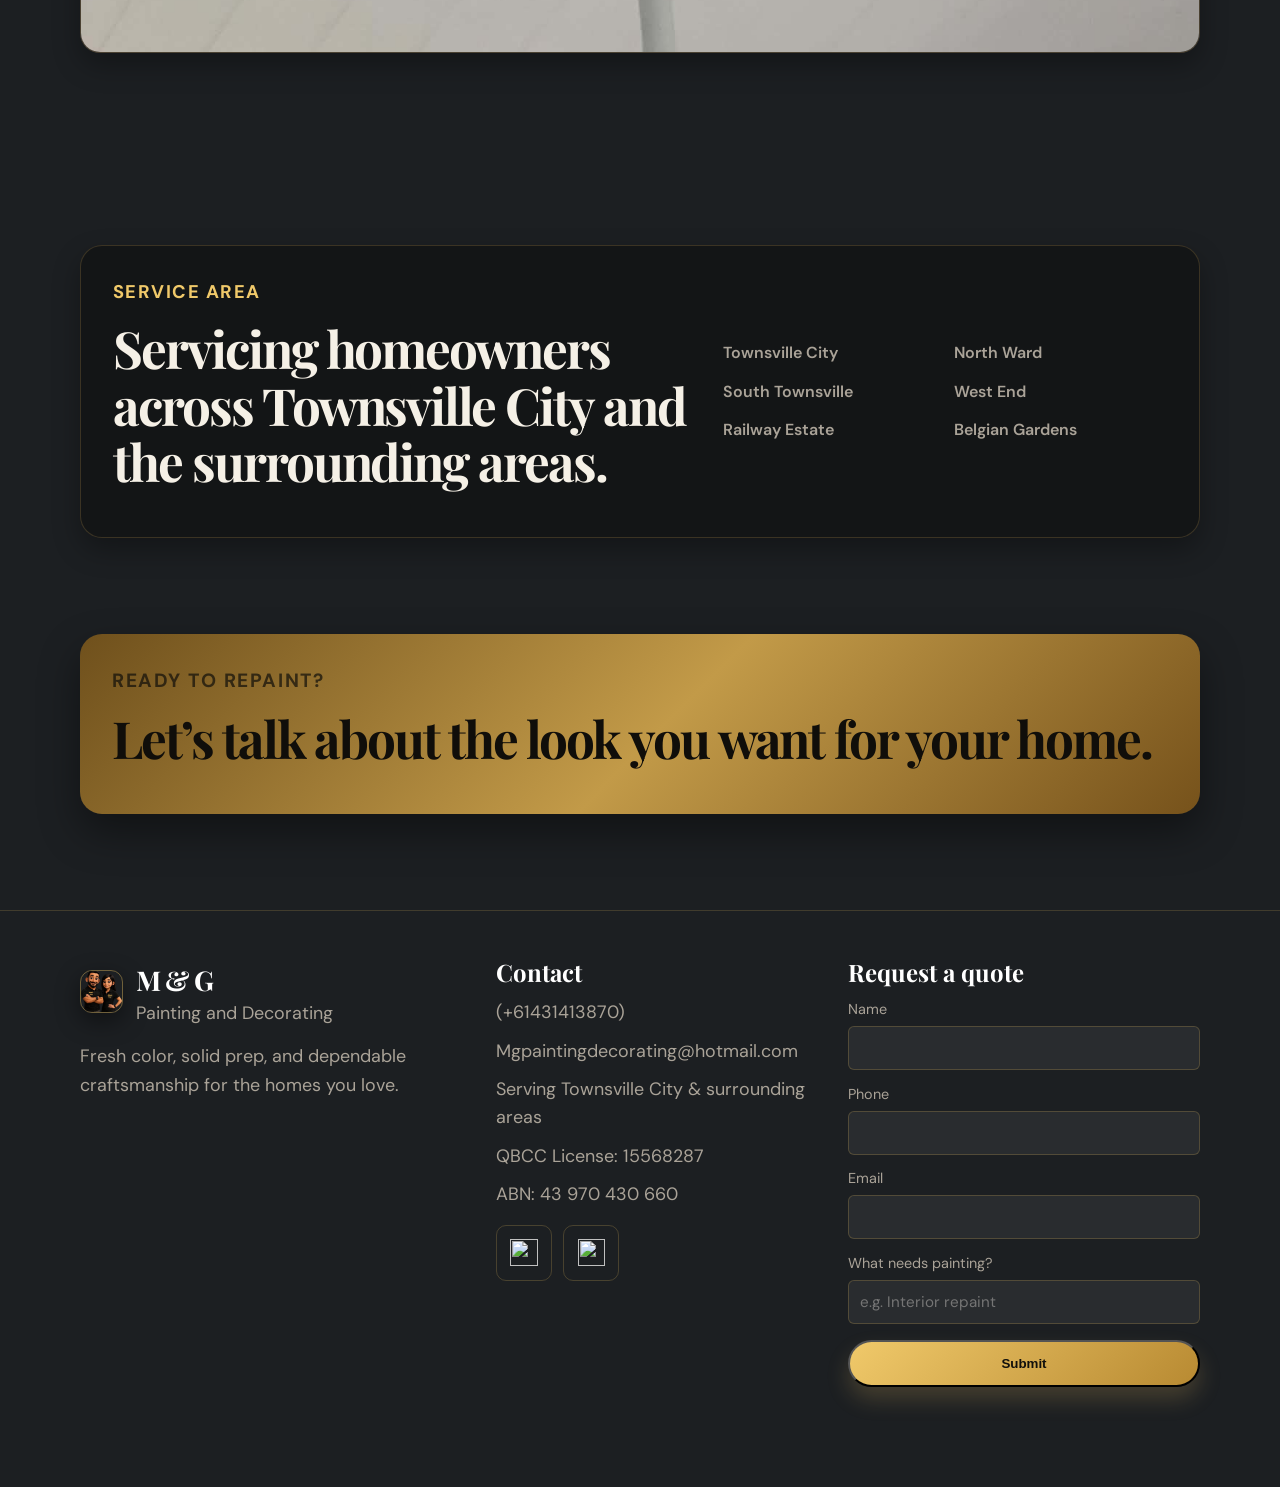
==== commit f2d2d42d: "commit all" ====
--- a/index.html
+++ b/index.html
@@ -339,6 +339,10 @@
               <input type="tel" name="phone" autocomplete="tel" required />
             </label>
             <label>
+              <span>Email</span>
+              <input type="email" name="email" autocomplete="email" required />
+            </label>
+            <label>
               <span>What needs painting?</span>
               <input type="text" name="service" placeholder="e.g. Interior repaint" required />
             </label>
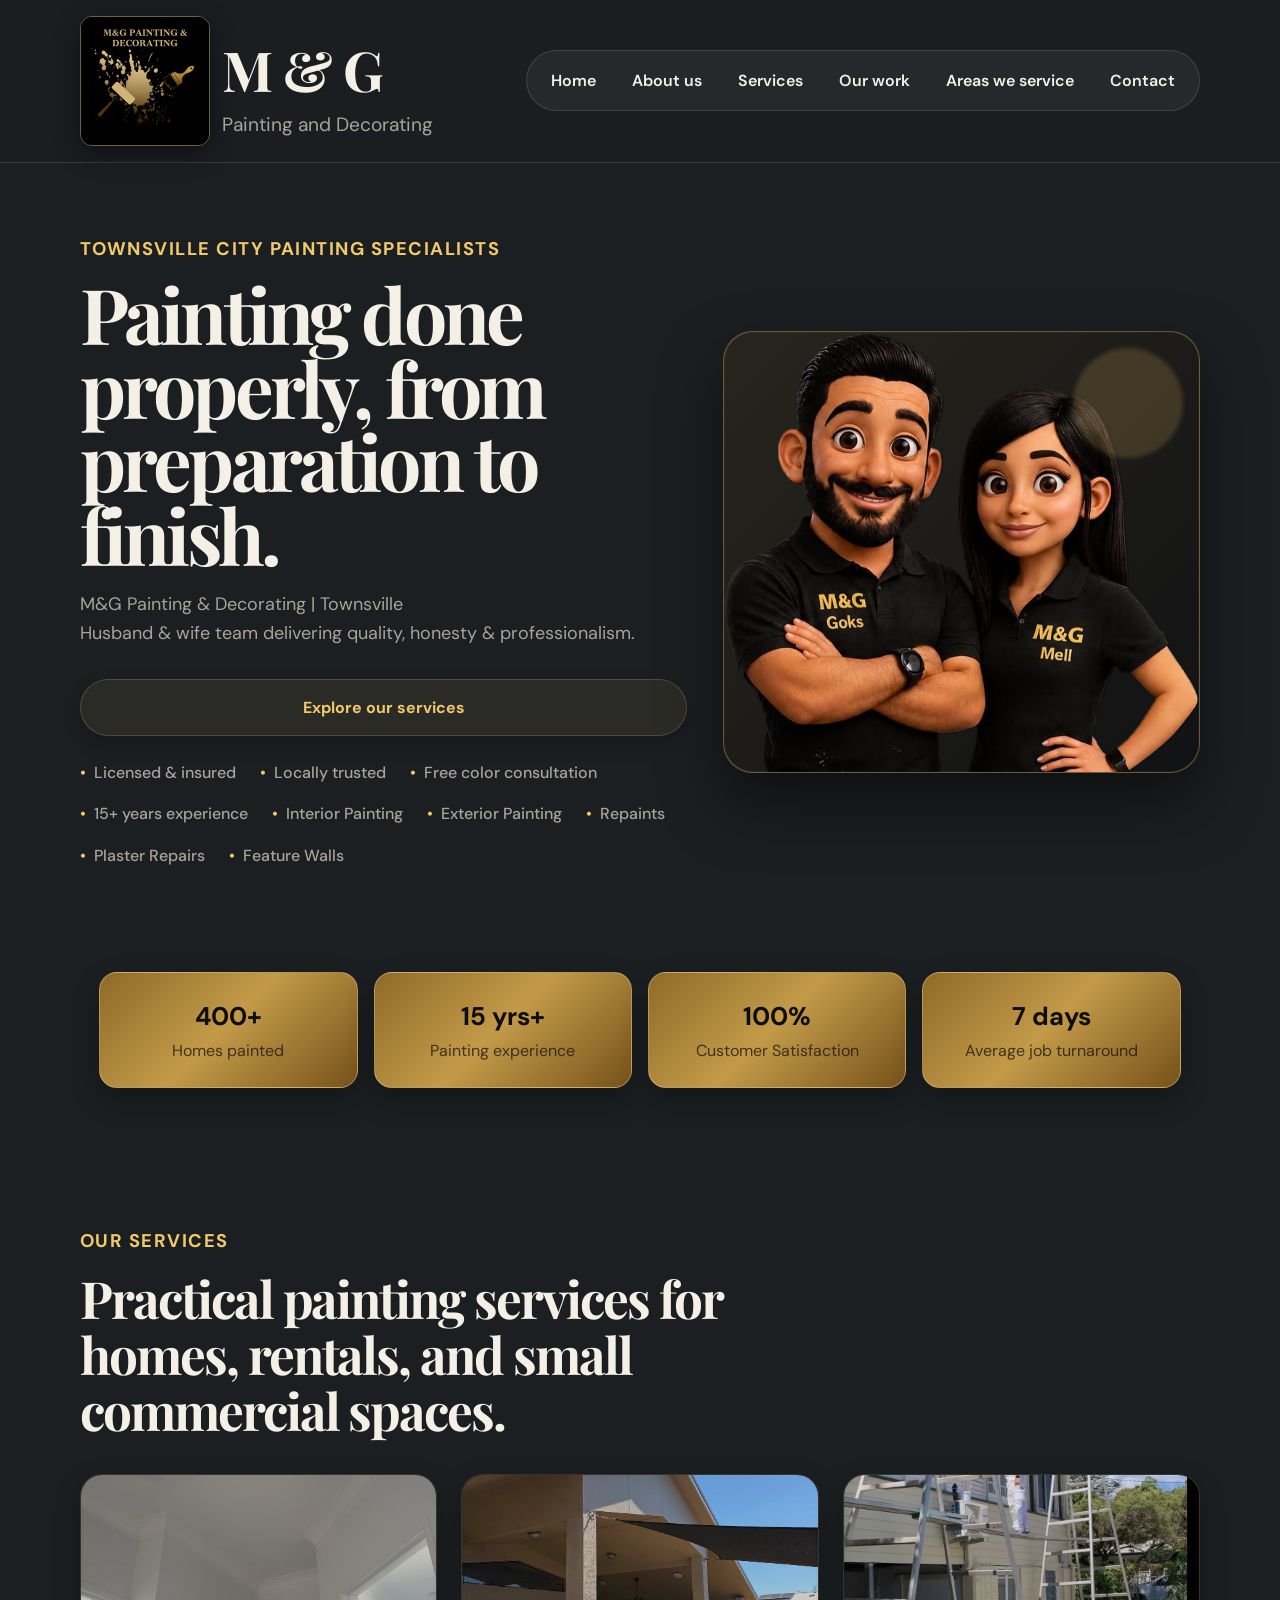
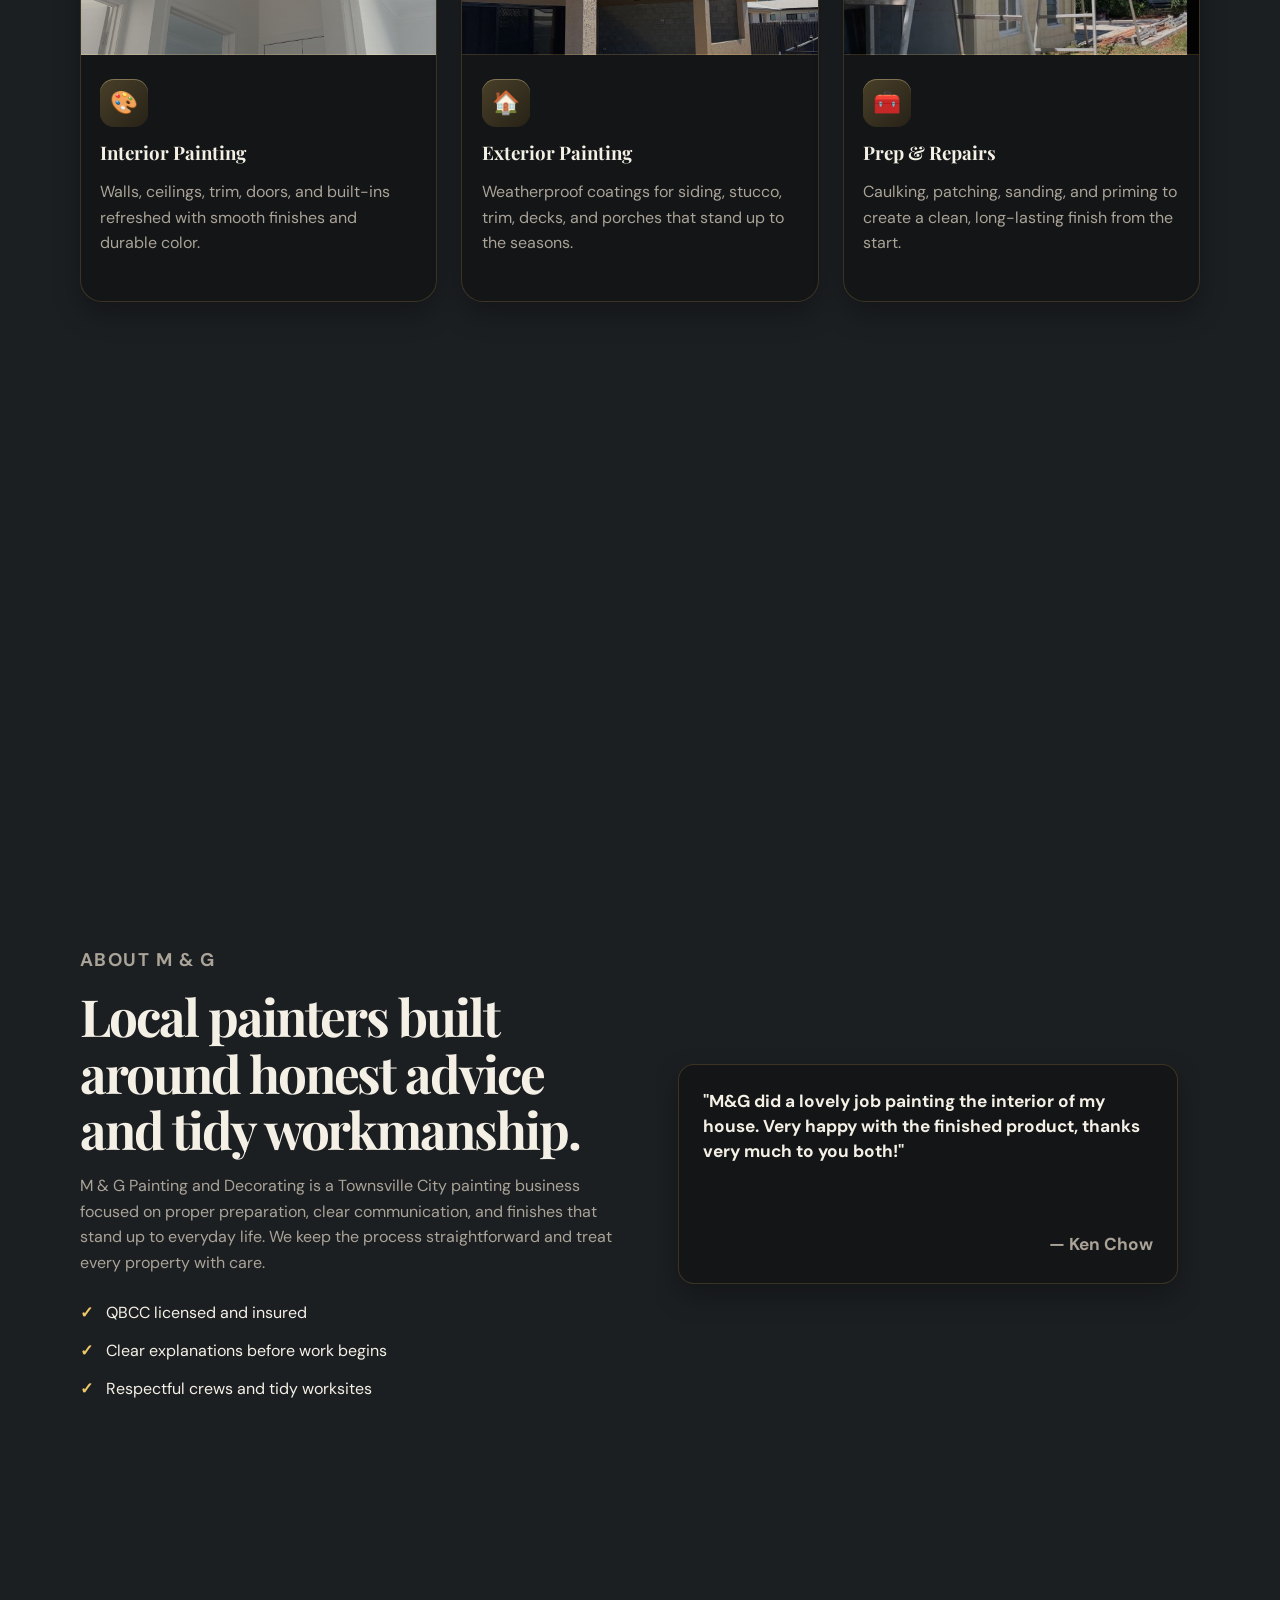
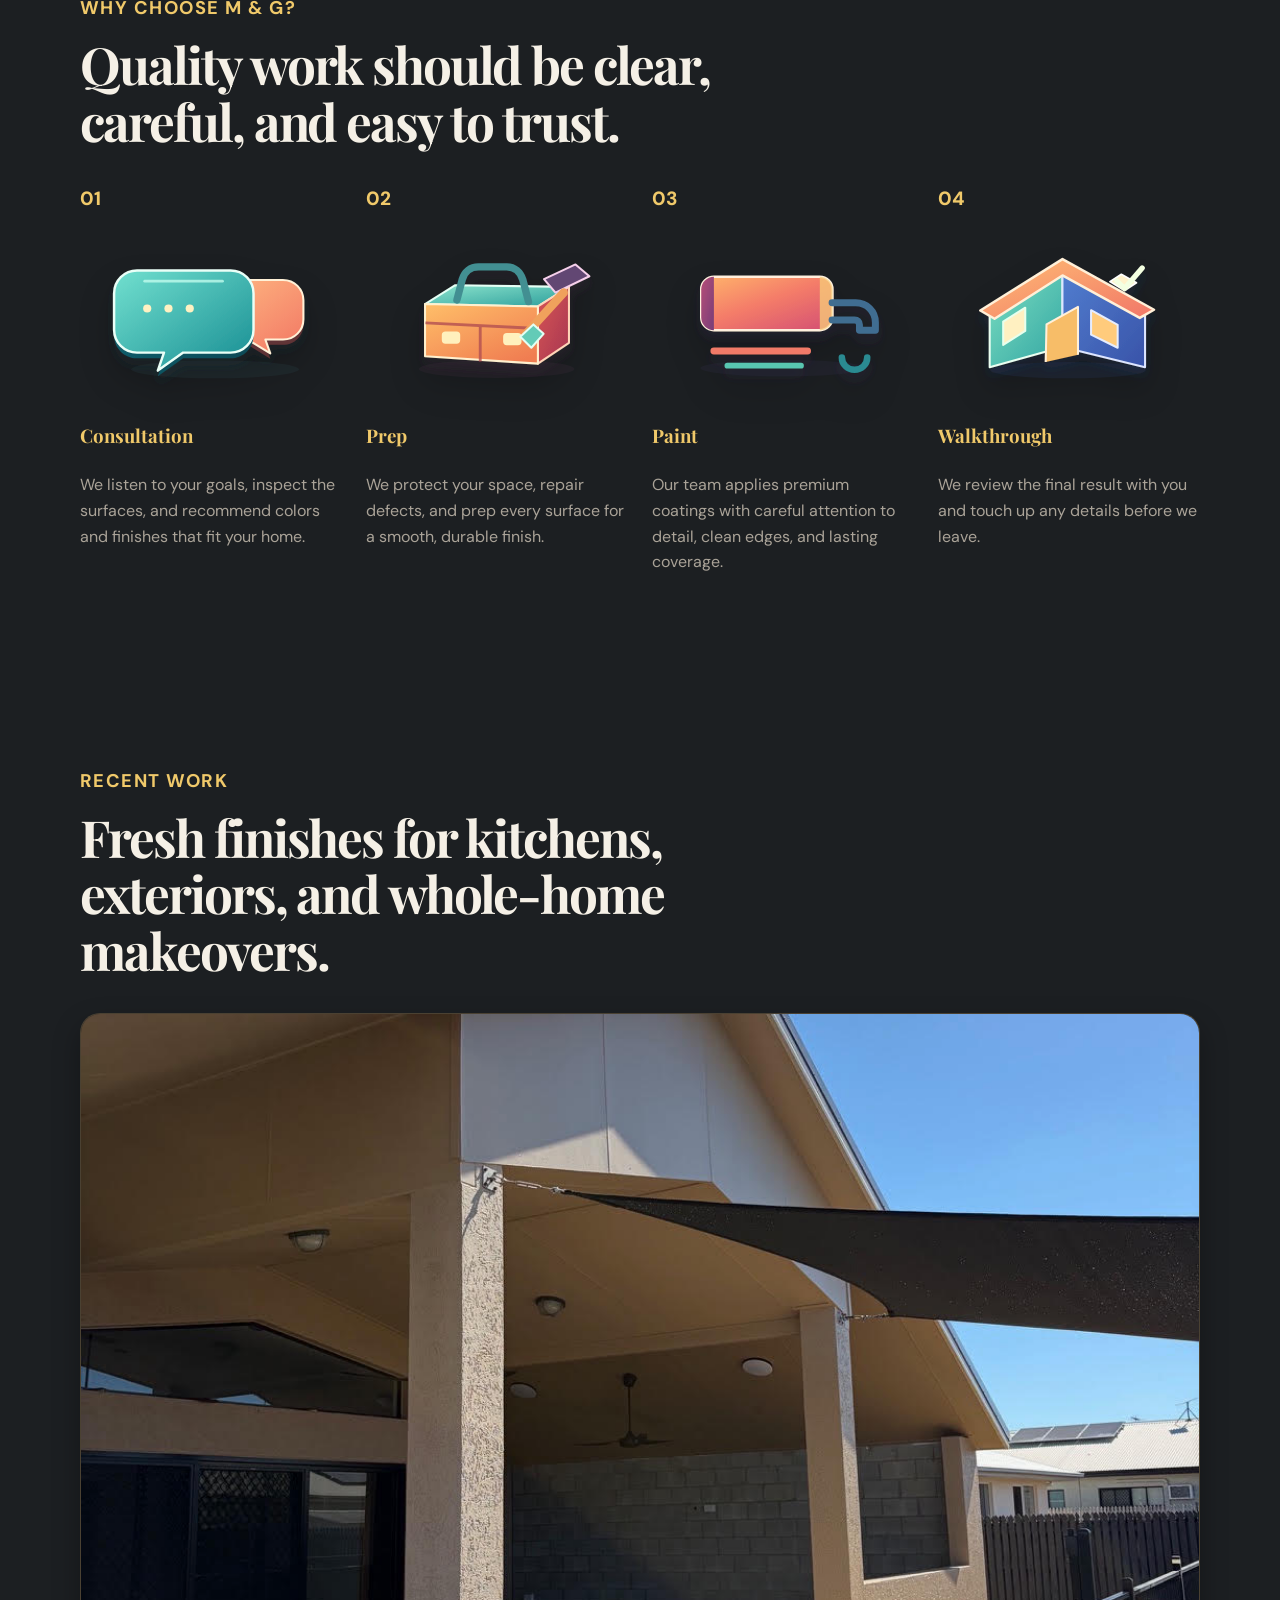
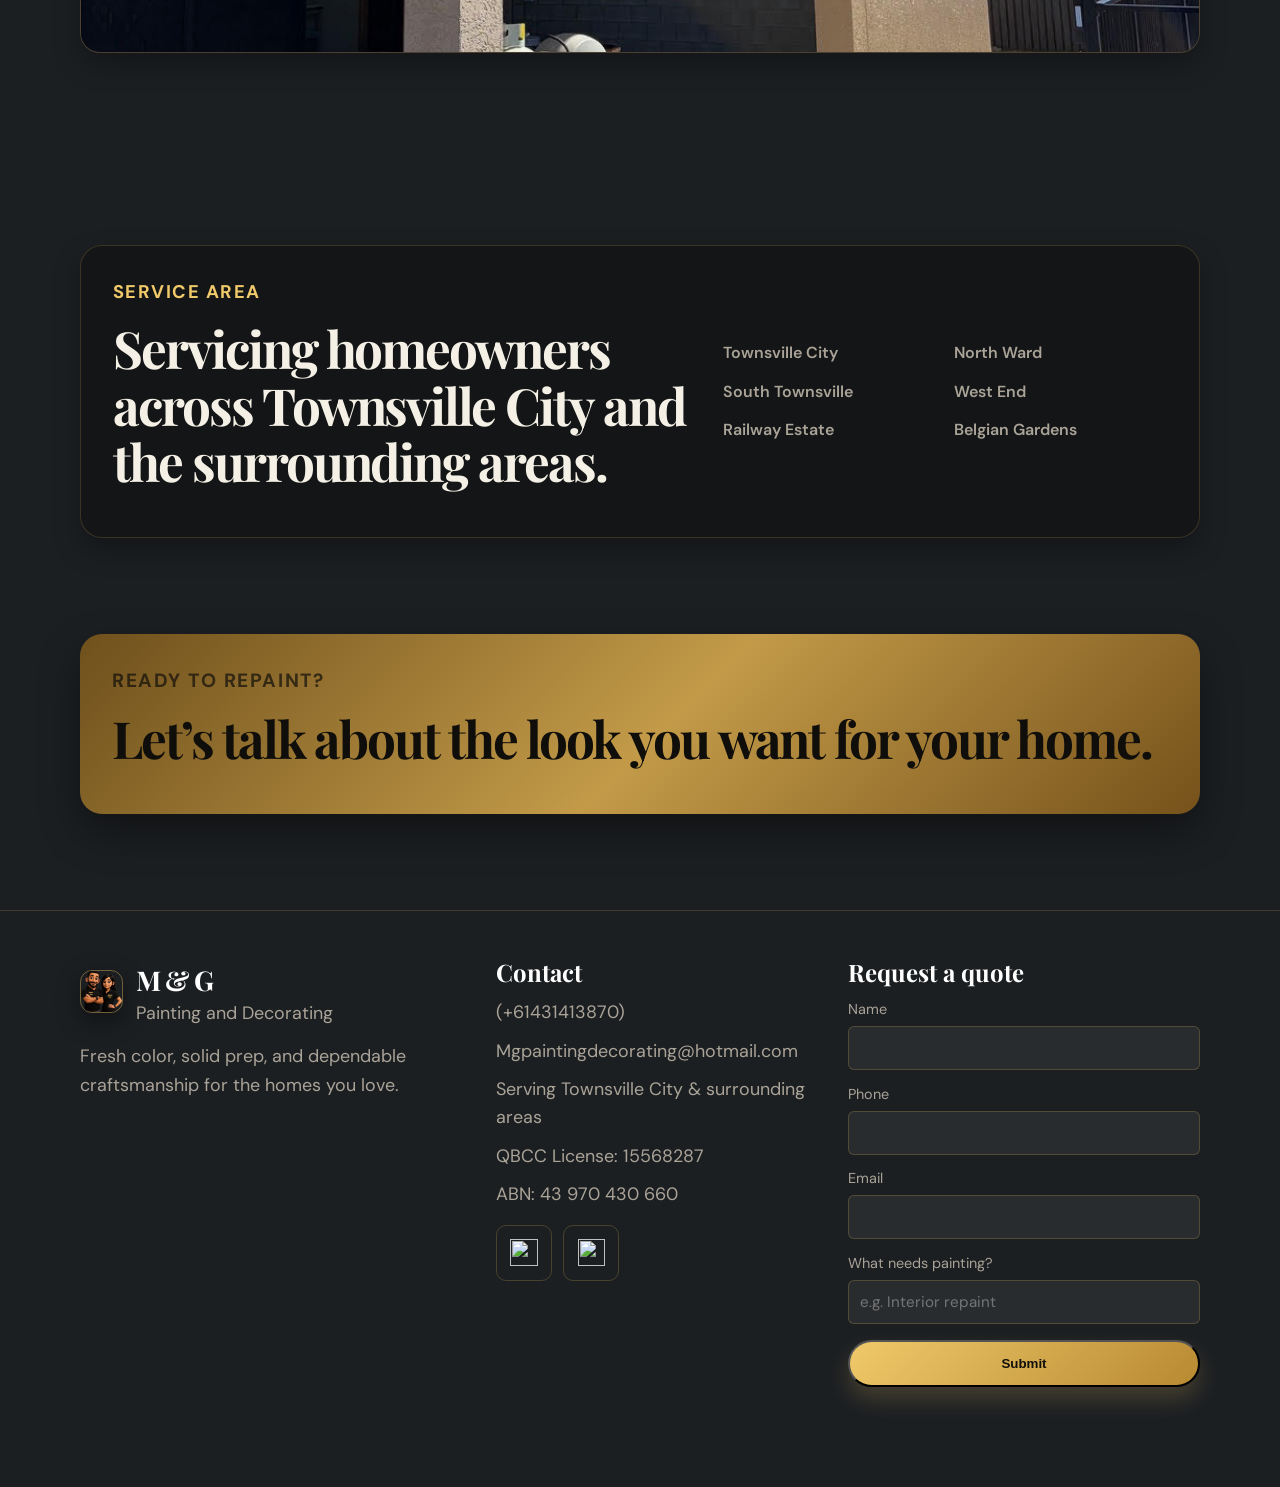
==== commit 443ea5e8: "commit all" ====
--- a/index.html
+++ b/index.html
@@ -336,7 +336,7 @@
             </label>
             <label>
               <span>Phone</span>
-              <input type="tel" name="phone" autocomplete="tel" required />
+              <input type="tel" name="phone" autocomplete="tel" />
             </label>
             <label>
               <span>Email</span>
